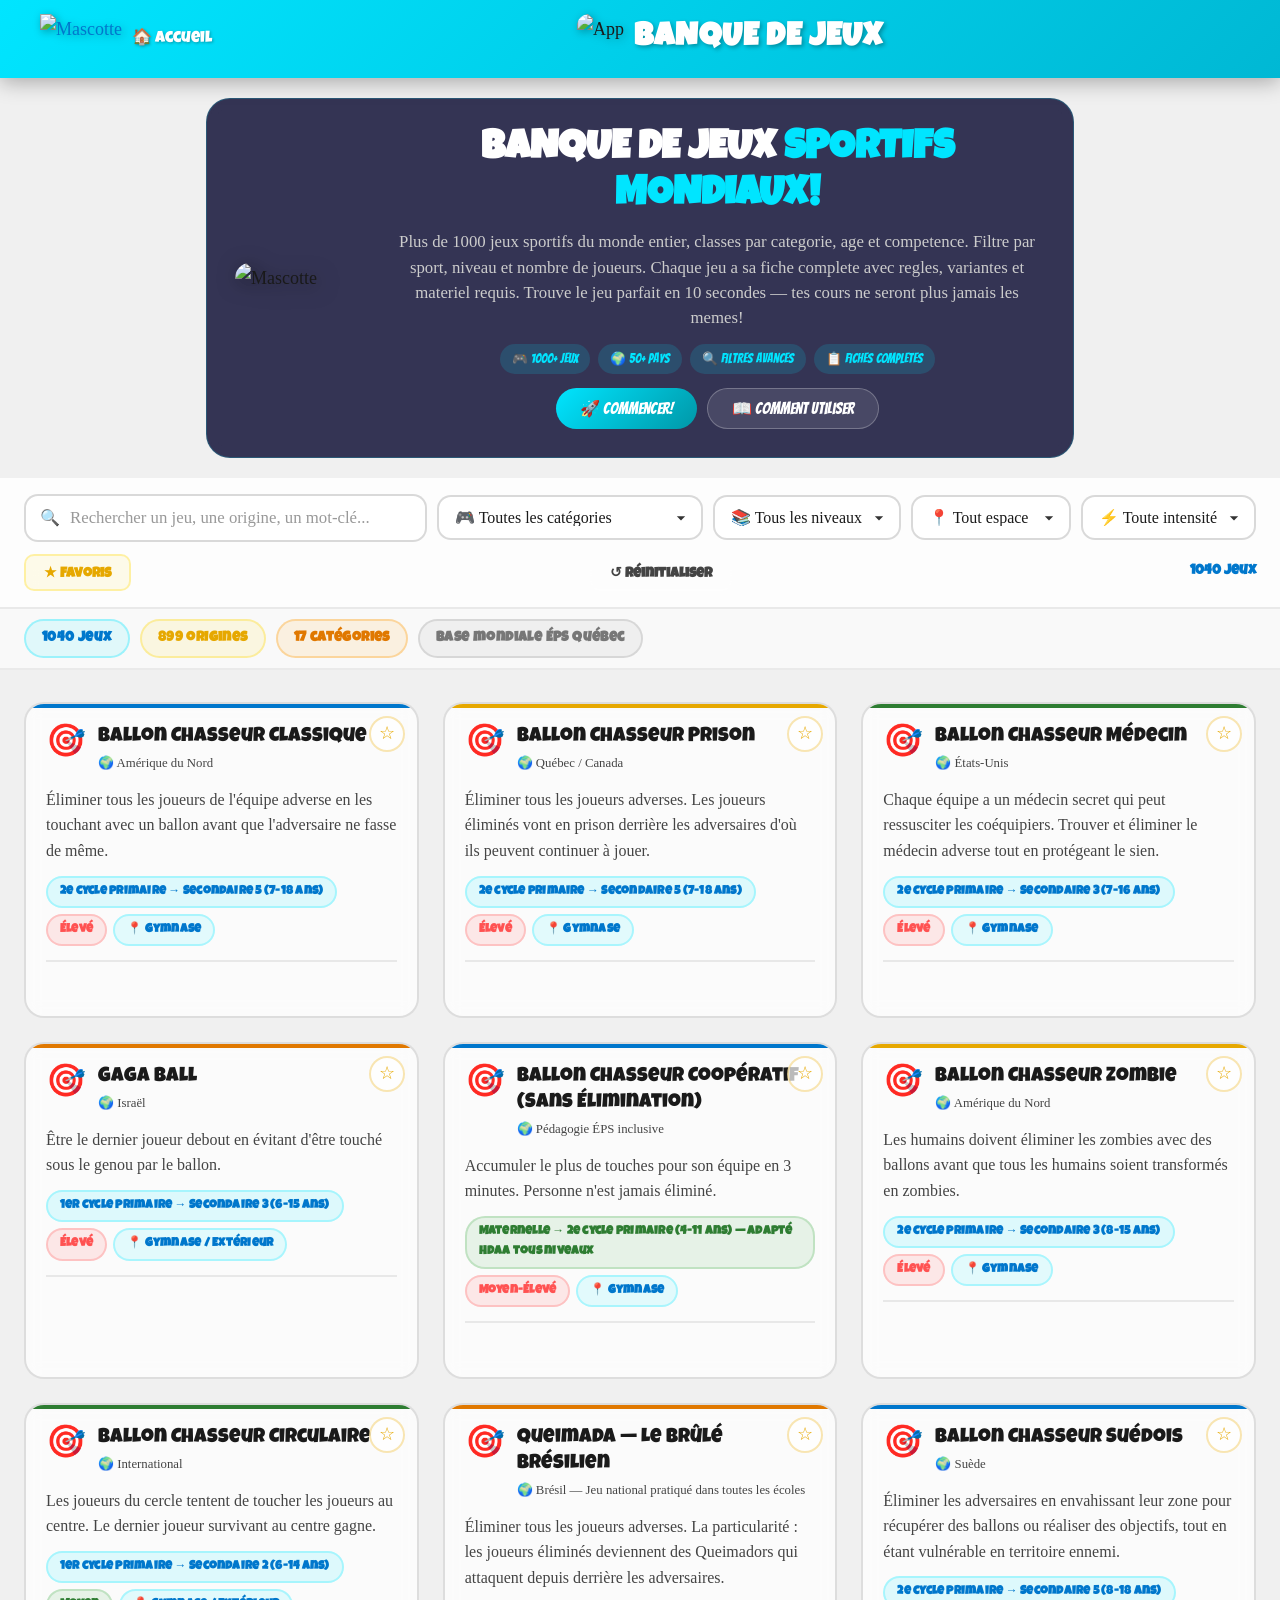
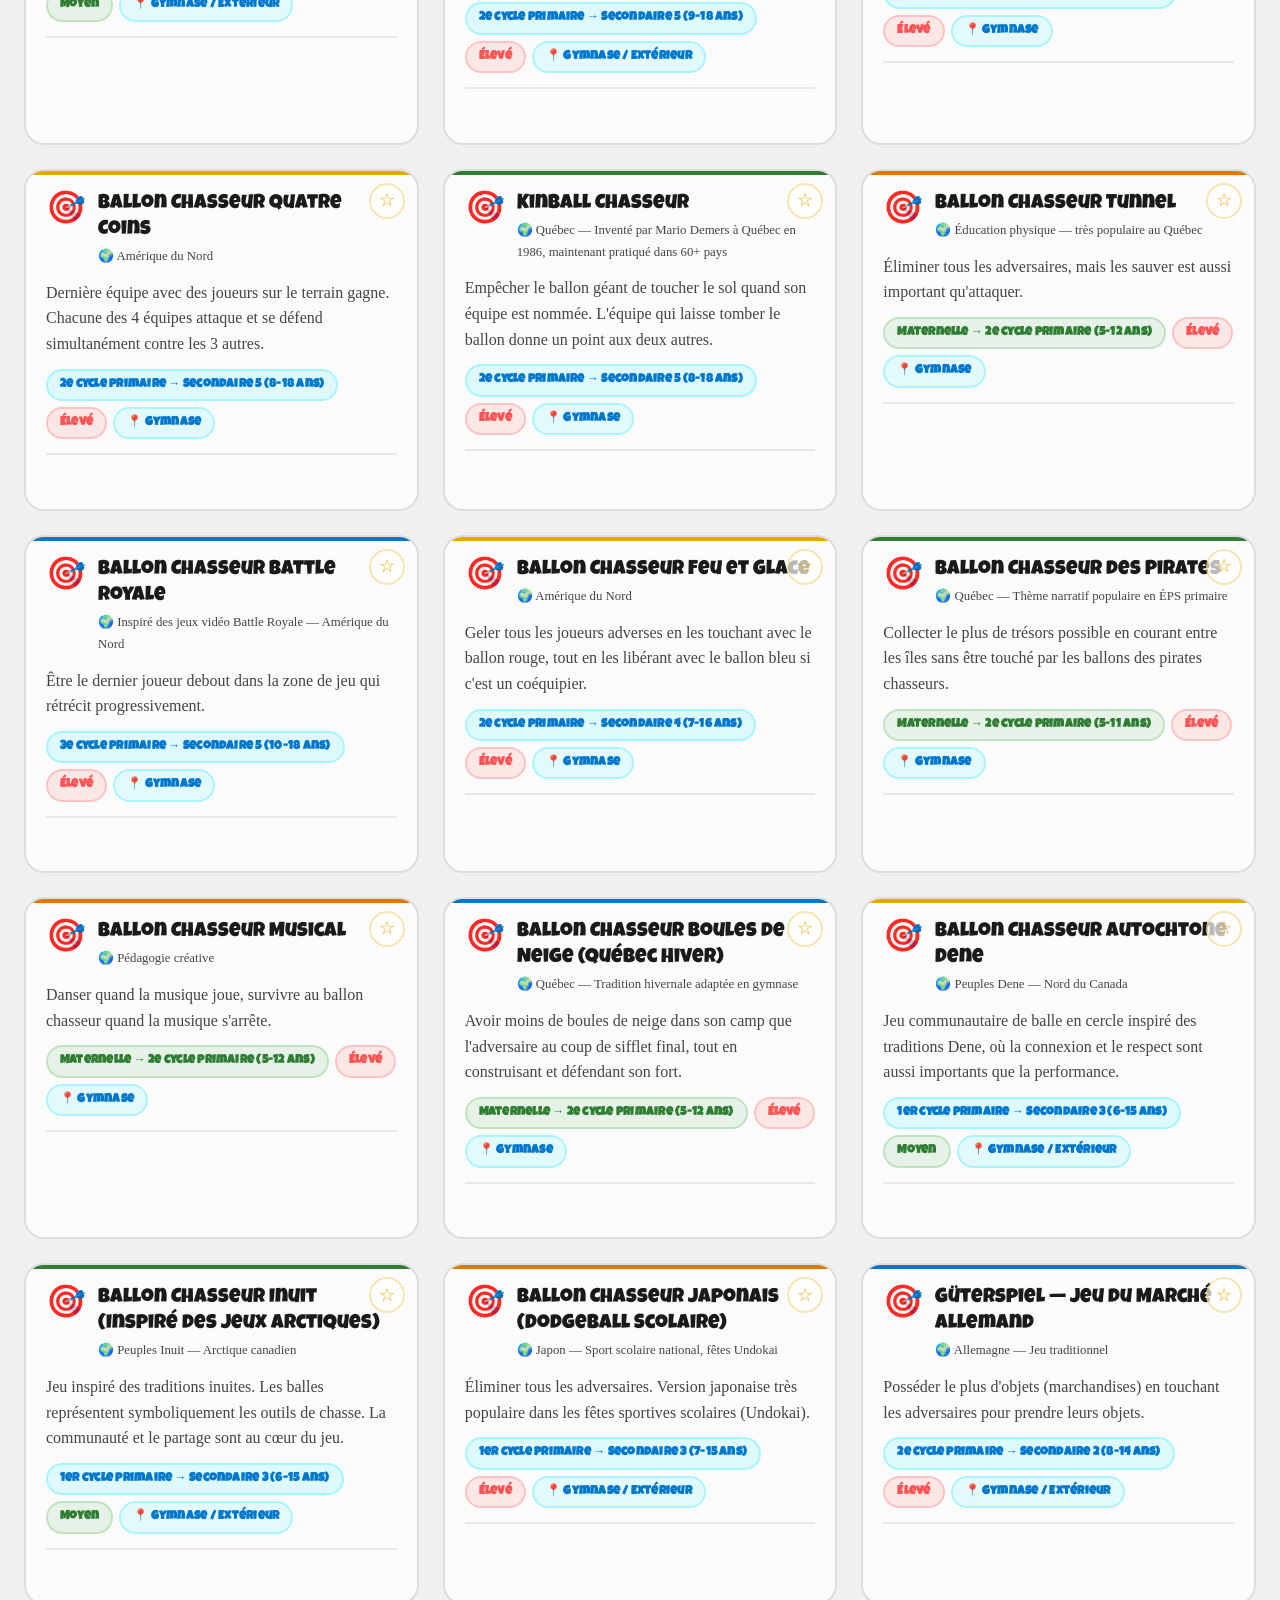
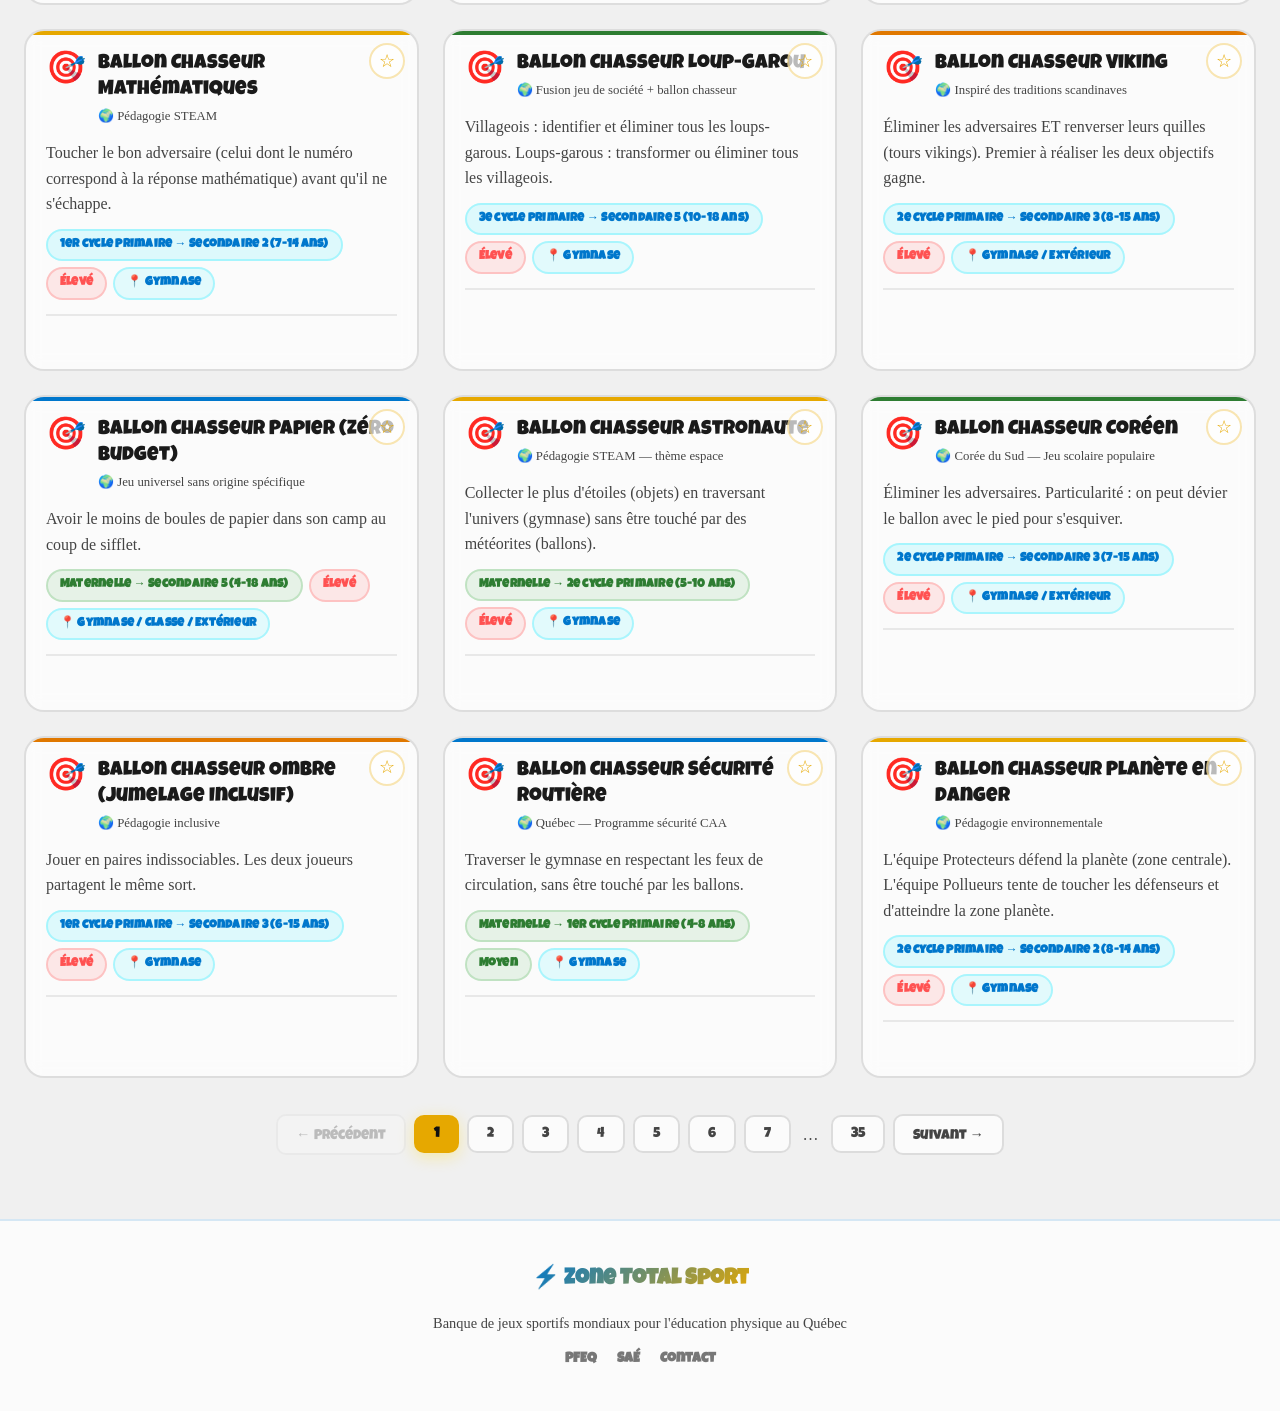
==== index.html @ 01d7192f "Polices: Luckiest Guy + Bangers + Schoolbell uniquement Co-Authored-By: Claude Opus 4.6 (1M context)" ====
<!DOCTYPE html>
<html lang="fr">
<head>
  <meta charset="UTF-8">
  <meta name="viewport" content="width=device-width, initial-scale=1.0">
  <title>⚡ Jeux Sportifs Mondiaux — Zone Total Sport</title>
  <meta name="description" content="Banque mondiale de jeux sportifs pour l'éducation physique — Zone Total Sport">
  <link rel="preconnect" href="https://fonts.googleapis.com">
  <link rel="preconnect" href="https://fonts.gstatic.com" crossorigin>
  <link href="https://fonts.googleapis.com/css2?family=Luckiest+Guy&family=Bangers&family=Schoolbell&display=swap" rel="stylesheet">
  <style>.hidden{display:none!important}</style>
  <link rel="stylesheet" href="style.css">
</head>
<body>
  <!-- Gym background -->
  <div id="gymBg" aria-hidden="true"></div>
  <!-- Canvas background -->
  <canvas id="bgCanvas"></canvas>

  <!-- Loading screen -->
  <div id="loading" class="loading-screen">
    <div class="loading-content">
      <div class="loading-logo">🏀</div>
      <div class="loading-title">JEUX SPORTIFS MONDIAUX</div>
      <div class="loading-subtitle">Zone Total Sport</div>
      <div class="loading-spinner"></div>
      <div class="loading-bar-container">
        <div class="loading-bar" id="loading-bar"></div>
      </div>
      <div class="loading-text" id="loading-text">Chargement des jeux...</div>
    </div>
  </div>

  <!-- Main app -->
  <div id="app" class="hidden">

    <!-- Header fixe -->
    <header style="background:linear-gradient(135deg,#00E5FF,#00B8D4);position:sticky;top:0;z-index:50;box-shadow:0 4px 20px rgba(0,0,0,0.3);padding:12px 16px">
      <div style="max-width:1200px;margin:0 auto;display:flex;align-items:center;justify-content:space-between;flex-wrap:wrap;gap:8px">
        <a href="https://zonetotalsport.ca" style="display:flex;align-items:center;gap:10px;text-decoration:none">
          <img src="https://zonetotalsport.ca/bucheron-basketball.png" alt="Mascotte" style="height:50px;filter:drop-shadow(2px 2px 4px rgba(0,0,0,0.3))">
          <span style="font-family:'Luckiest Guy',cursive;color:#fff;font-size:1rem;text-shadow:1px 1px 3px rgba(0,0,0,0.3)">🏠 Accueil</span>
        </a>
        <div style="flex:1;text-align:center;display:flex;align-items:center;justify-content:center;gap:10px">
          <img src="https://zonetotalsport.ca/bucheron-jeux.png" alt="App" style="height:50px;border-radius:12px;filter:drop-shadow(2px 2px 4px rgba(0,0,0,0.3))">
          <h1 style="font-family:'Luckiest Guy',cursive;color:#fff;font-size:clamp(1.2rem,3vw,2rem);text-shadow:2px 2px 4px rgba(0,0,0,0.3);margin:0;letter-spacing:1px">BANQUE DE JEUX</h1>
        </div>
      </div>
    </header>

    <!-- HERO LANDING -->
    <div id="heroLanding" style="max-width:900px;margin:20px auto;padding:0 16px">
      <div style="background:rgba(26,26,62,0.88);backdrop-filter:blur(8px);border-radius:24px;padding:28px;border:1px solid rgba(0,229,255,0.2);display:flex;flex-wrap:wrap;align-items:center;gap:24px;justify-content:center">
        <img src="https://zonetotalsport.ca/bucheron-jeux.png" alt="Mascotte" style="width:130px;height:auto;filter:drop-shadow(3px 3px 10px rgba(0,0,0,0.5));border-radius:16px;flex-shrink:0">
        <div style="flex:1;min-width:250px;text-align:center">
          <h2 style="font-family:'Luckiest Guy',cursive;font-size:clamp(1.5rem,4vw,2.5rem);color:#fff;margin:0 0 10px;line-height:1.15">BANQUE DE JEUX <span style="color:#00E5FF">SPORTIFS MONDIAUX!</span></h2>
          <p style="font-family:'Schoolbell',cursive;font-size:1.05rem;color:#ccc;margin:0 0 14px;line-height:1.5">Plus de 1000 jeux sportifs du monde entier, classes par categorie, age et competence. Filtre par sport, niveau et nombre de joueurs. Chaque jeu a sa fiche complete avec regles, variantes et materiel requis. Trouve le jeu parfait en 10 secondes — tes cours ne seront plus jamais les memes!</p>
          <div style="display:flex;flex-wrap:wrap;gap:8px;justify-content:center;margin-bottom:14px">
            <span style="display:inline-flex;align-items:center;gap:4px;background:rgba(0,229,255,0.15);color:#00E5FF;font-family:'Bangers',cursive;font-size:0.8rem;padding:4px 12px;border-radius:999px">🎮 1000+ Jeux</span>
            <span style="display:inline-flex;align-items:center;gap:4px;background:rgba(0,229,255,0.15);color:#00E5FF;font-family:'Bangers',cursive;font-size:0.8rem;padding:4px 12px;border-radius:999px">🌍 50+ Pays</span>
            <span style="display:inline-flex;align-items:center;gap:4px;background:rgba(0,229,255,0.15);color:#00E5FF;font-family:'Bangers',cursive;font-size:0.8rem;padding:4px 12px;border-radius:999px">🔍 Filtres avances</span>
            <span style="display:inline-flex;align-items:center;gap:4px;background:rgba(0,229,255,0.15);color:#00E5FF;font-family:'Bangers',cursive;font-size:0.8rem;padding:4px 12px;border-radius:999px">📋 Fiches completes</span>
          </div>
          <div style="display:flex;gap:10px;justify-content:center;flex-wrap:wrap">
            <button onclick="document.getElementById('heroLanding').style.display='none'" style="font-family:'Bangers',cursive;background:linear-gradient(135deg,#00E5FF,#0097A7);color:#fff;border:none;border-radius:999px;padding:10px 24px;font-size:1rem;cursor:pointer">🚀 Commencer!</button>
            <button onclick="document.getElementById('guideSection').classList.toggle('hidden')" style="font-family:'Bangers',cursive;background:rgba(255,255,255,0.1);color:#fff;border:1px solid rgba(255,255,255,0.25);border-radius:999px;padding:10px 24px;font-size:1rem;cursor:pointer">📖 Comment utiliser</button>
          </div>
        </div>
      </div>
      <div id="guideSection" class="hidden" style="margin-top:12px;background:rgba(26,26,62,0.88);backdrop-filter:blur(8px);border-radius:24px;padding:24px;border:1px solid rgba(0,229,255,0.2)">
        <h3 style="font-family:'Luckiest Guy',cursive;font-size:1.5rem;color:#fff;margin:0 0 14px">📖 COMMENT UTILISER</h3>
        <p style="font-family:'Schoolbell',cursive;font-size:1rem;color:#ccc;line-height:1.6;margin:0">
          <strong style="color:#00E5FF">1)</strong> Utilise les <strong style="color:#fff">FILTRES</strong> en haut pour trouver un jeu par sport, cycle ou nombre de joueurs.<br>
          <strong style="color:#00E5FF">2)</strong> Clique sur un jeu pour voir la <strong style="color:#fff">FICHE COMPLETE</strong> avec regles, variantes et materiel.<br>
          <strong style="color:#00E5FF">3)</strong> <strong style="color:#fff">IMPRIME</strong> la fiche ou partage-la avec tes collegues.
        </p>
      </div>
    </div>

    <!-- Barre de filtres -->
    <section class="controls-section">
      <div class="controls-inner">
        <div class="controls-row">
          <div class="search-wrapper">
            <span class="search-icon">🔍</span>
            <input
              type="text"
              id="search"
              class="search-input"
              placeholder="Rechercher un jeu, une origine, un mot-clé..."
              autocomplete="off"
            >
          </div>

          <select id="cat" class="filter-select">
            <option value="">🎮 Toutes les catégories</option>
            <option value="ballon_chasseur">🎯 Ballon Chasseur</option>
            <option value="poursuite">🏃 Poursuite</option>
            <option value="cooperation">🤝 Coopération</option>
            <option value="opposition">⚔️ Opposition</option>
            <option value="sports_collectifs">🏅 Sports Collectifs</option>
            <option value="sans_materiel">🙌 Sans Matériel</option>
            <option value="exterieur">🌿 Extérieur</option>
            <option value="traditionnels_monde">🌍 Traditionnels du monde</option>
            <option value="sports_individuels">🏋️ Sports Individuels</option>
            <option value="jeux_autochtones">🪶 Autochtones</option>
            <option value="jeux_avec_materiel">🏸 Avec Matériel</option>
            <option value="jeux_olympiques_paralympiques">🥇 Olympiques / Paralympiques</option>
            <option value="jeux_afrique_asie_oceanie">🌏 Afrique · Asie · Océanie</option>
            <option value="jeux_ameriques_europe">🌎 Amériques · Europe</option>
            <option value="jeux_prescolaire">🌱 Préscolaire</option>
            <option value="jeux_secondaire">🎓 Secondaire</option>
          </select>

          <select id="niveau" class="filter-select">
            <option value="">📚 Tous les niveaux</option>
            <option value="prescolaire">🌱 Préscolaire</option>
            <option value="primaire">📖 Primaire</option>
            <option value="secondaire">🎓 Secondaire</option>
          </select>

          <select id="espace" class="filter-select">
            <option value="">📍 Tout espace</option>
            <option value="Gymnase">🏟️ Gymnase</option>
            <option value="Extérieur">🌿 Extérieur</option>
            <option value="Les deux">🔄 Les deux</option>
          </select>

          <select id="intensite" class="filter-select">
            <option value="">⚡ Toute intensité</option>
            <option value="Élevé">🔥 Élevée</option>
            <option value="Modéré">🟡 Modérée</option>
            <option value="Faible">🟢 Faible</option>
          </select>
        </div>

        <div class="controls-actions">
          <button class="btn-favoris" id="btn-favoris-filter" onclick="toggleFavorisFilter()">★ Favoris</button>
          <button class="btn-reset" onclick="resetFilters()">↺ Réinitialiser</button>
          <div class="results-quick">
            <span id="quick-count">— jeux</span>
          </div>
        </div>
      </div>
    </section>

    <!-- Stats bar -->
    <div class="stats-bar">
      <div class="stats-bar-inner">
        <span class="stat-pill stat-pill-primary" id="stat-count">0 jeux</span>
        <span class="stat-pill stat-pill-secondary" id="stat-origines">0 origines</span>
        <span class="stat-pill stat-pill-accent" id="stat-categories">0 catégories</span>
        <span class="stat-pill stat-pill-muted">Base mondiale ÉPS Québec</span>
      </div>
    </div>

    <!-- Grille de jeux -->
    <main class="main-content">
      <div id="jeux-grid" class="jeux-grid">
        <!-- Les cartes sont générées dynamiquement par app.js -->
        <div class="grid-loading">
          <div class="grid-spinner"></div>
          <p>Chargement des jeux...</p>
        </div>
      </div>
      <div id="pagination" class="pagination"></div>
    </main>

    <!-- Footer -->
    <footer class="site-footer">
      <div class="footer-inner">
        <div class="footer-logo">⚡ Zone Total Sport</div>
        <p class="footer-text">Banque de jeux sportifs mondiaux pour l'éducation physique au Québec</p>
        <div class="footer-links">
          <a href="#">PFEQ</a>
          <a href="#">SAÉ</a>
          <a href="#">Contact</a>
        </div>
      </div>
    </footer>

  </div><!-- /app -->

  <!-- Modal -->
  <div id="modal" class="modal hidden">
    <div id="modal-backdrop" class="modal-backdrop"></div>
    <div class="modal-container">
      <div id="modal-body" class="modal-body">
        <!-- Contenu généré dynamiquement -->
      </div>
    </div>
  </div>

  <script src="i18n.js?v=2"></script>
  <script src="lang/translations.js?v=2"></script>
  <script src="app.js?v=2"></script>
</body>
</html>
---- style.css ----
/* ============================================================
   JEUX SPORTIFS MONDIAUX — Zone Total Sport
   Light Mode Gymnase Clair
   Luckiest Guy (display) + Schoolbell (body)
   Gymnase lumineux + Cartes blanches semi-transparentes
   ============================================================ */

/* === VARIABLES === */
:root {
  --bg: #f0f0f0;
  --bg2: #e8e8e8;
  --bg3: #e0e0e0;
  --primary: #0077CC;
  --primary-dim: rgba(0, 119, 204, 0.15);
  --primary-glow: rgba(0, 119, 204, 0.25);
  --yellow: #E6A800;
  --orange: #E07800;
  --green: #2E7D32;
  --accent: #E07800;
  --text: #1a1a1a;
  --text-muted: #444444;
  --text-faint: #777777;
  --card-bg: rgba(255, 255, 255, 0.75);
  --card-border: rgba(0, 0, 0, 0.12);
  --header-bg: rgba(255, 255, 255, 0.88);
  --radius: 20px;
  --radius-sm: 14px;
  --radius-xs: 10px;
  --shadow-card: 0 8px 32px rgba(0, 0, 0, 0.12);
  --shadow-glow: 0 8px 32px rgba(0, 119, 204, 0.15), 0 0 0 1px rgba(0, 119, 204, 0.2);
  --transition: all 0.3s cubic-bezier(0.4, 0, 0.2, 1);
  --font-title: 'Luckiest Guy', cursive;
  --font-body: 'Schoolbell', cursive;
}

/* === RESET === */
*, *::before, *::after {
  box-sizing: border-box;
  margin: 0;
  padding: 0;
}

html {
  scroll-behavior: smooth;
}

body {
  background-color: var(--bg);
  color: var(--text);
  font-family: var(--font-body);
  font-size: 18px;
  font-weight: 400;
  line-height: 1.7;
  min-height: 100vh;
  overflow-x: hidden;
  -webkit-font-smoothing: antialiased;
  -moz-osx-font-smoothing: grayscale;
}

a {
  color: var(--primary);
  text-decoration: none;
  transition: var(--transition);
}

a:hover {
  color: #000;
  text-decoration: none;
}

ul, ol {
  padding-left: 1.4em;
}

img {
  max-width: 100%;
  display: block;
  height: auto;
}

/* === SCROLLBAR === */
::-webkit-scrollbar {
  width: 8px;
  height: 8px;
}

::-webkit-scrollbar-track {
  background: rgba(0, 0, 0, 0.05);
}

::-webkit-scrollbar-thumb {
  background: rgba(0, 119, 204, 0.35);
  border-radius: 4px;
}

::-webkit-scrollbar-thumb:hover {
  background: rgba(0, 119, 204, 0.6);
}

/* === CANVAS BACKGROUND === */
#bgCanvas {
  position: fixed;
  top: 0;
  left: 0;
  width: 100%;
  height: 100%;
  z-index: -1;
  pointer-events: none;
  opacity: 0.15;
}

/* === LOADING SCREEN === */
.loading-screen {
  position: fixed;
  inset: 0;
  z-index: 9999;
  background: rgba(255, 255, 255, 0.95);
  display: flex;
  align-items: center;
  justify-content: center;
  transition: opacity 0.4s ease;
}

.loading-content {
  text-align: center;
  display: flex;
  flex-direction: column;
  align-items: center;
  gap: 16px;
}

.loading-logo {
  font-size: 4rem;
  animation: pulse 1.5s ease-in-out infinite;
  filter: drop-shadow(0 0 20px var(--primary));
}

.loading-title {
  font-family: var(--font-title);
  font-size: 2rem;
  font-weight: 700;
  letter-spacing: 0.05em;
  background: linear-gradient(135deg, var(--primary), var(--yellow), var(--orange), var(--green));
  background-size: 300% 300%;
  -webkit-background-clip: text;
  -webkit-text-fill-color: transparent;
  background-clip: text;
  animation: gradientShift 4s ease infinite;
}

.loading-subtitle {
  font-size: 0.95rem;
  color: var(--text-muted);
  letter-spacing: 0.1em;
  text-transform: uppercase;
}

.loading-spinner {
  width: 48px;
  height: 48px;
  border: 3px solid var(--primary-dim);
  border-top-color: var(--primary);
  border-radius: 50%;
  animation: spin 0.8s linear infinite;
  box-shadow: 0 0 20px var(--primary-glow);
}

.loading-bar-container {
  width: 280px;
  height: 12px;
  background: #e0e0e0;
  border: 2px solid var(--primary);
  border-radius: 8px;
  overflow: hidden;
}

.loading-bar {
  height: 100%;
  width: 0%;
  background: linear-gradient(90deg, var(--primary), var(--yellow), var(--orange));
  border-radius: 6px;
  animation: loadingProgress 3s ease-in-out forwards;
}

.loading-text {
  font-size: 0.85rem;
  color: var(--text-faint);
  letter-spacing: 0.05em;
}

/* === BACKGROUND — GYMNASE === */
#gymBg {
  position: fixed;
  inset: 0;
  z-index: 0;
  background: url('gym-bg.png') center/cover no-repeat;
  opacity: 1;
  pointer-events: none;
}

/* === HIDDEN === */
.hidden {
  display: none !important;
}

/* === HEADER === */
.site-header {
  position: fixed;
  top: 0;
  left: 0;
  right: 0;
  z-index: 1000;
  backdrop-filter: blur(16px);
  -webkit-backdrop-filter: blur(16px);
  background: var(--header-bg);
  border-bottom: 2px solid rgba(0, 119, 204, 0.2);
  box-shadow: 0 4px 24px rgba(0, 0, 0, 0.1);
}

.header-inner {
  max-width: 1600px;
  margin: 0 auto;
  padding: 0 24px;
  height: 72px;
  display: flex;
  align-items: center;
  gap: 16px;
}

.header-home-btn {
  padding: 8px 16px;
  background: linear-gradient(135deg, #0077CC, #005fa3);
  color: #1a1a1a !important;
  font-family: var(--font-title);
  font-size: 0.85rem;
  letter-spacing: 1px;
  border-radius: 10px;
  border: 2px solid rgba(255, 255, 255, 0.3);
  text-decoration: none;
  box-shadow: 0 3px 12px rgba(0, 119, 204, 0.3);
  transition: all 0.2s;
  flex-shrink: 0;
  white-space: nowrap;
}

.header-home-btn:hover {
  transform: translateY(-2px);
  box-shadow: 0 5px 16px rgba(0, 119, 204, 0.4);
  color: #1a1a1a !important;
}

.header-logo {
  display: flex;
  align-items: center;
  gap: 12px;
  flex: 1;
  justify-content: center;
}

.logo-mascot {
  height: 64px;
  width: auto;
  flex-shrink: 0;
  filter: drop-shadow(0 2px 8px rgba(0, 0, 0, 0.2));
}

.logo-text {
  display: flex;
  flex-direction: column;
}

.logo-main {
  font-family: var(--font-title);
  font-size: 1.1rem;
  font-weight: 700;
  letter-spacing: 0.05em;
  background: linear-gradient(135deg, var(--primary), var(--yellow), var(--orange), var(--green));
  background-size: 300% 300%;
  -webkit-background-clip: text;
  -webkit-text-fill-color: transparent;
  background-clip: text;
  animation: gradientShift 4s ease infinite;
  line-height: 1.1;
}

.logo-sub {
  font-size: 0.7rem;
  color: var(--text-muted);
  letter-spacing: 0.08em;
  text-transform: uppercase;
}

.header-stats {
  display: flex;
  gap: 10px;
  margin-left: auto;
}

.hstat {
  display: flex;
  flex-direction: column;
  align-items: center;
  padding: 6px 14px;
  border-radius: var(--radius-xs);
  border: 2px solid rgba(255, 255, 255, 0.12);
  background: rgba(255, 255, 255, 0.04);
  font-family: var(--font-title);
  font-weight: 600;
}

.hstat:nth-child(1) { border-color: var(--primary); }
.hstat:nth-child(2) { border-color: var(--green); }
.hstat:nth-child(3) { border-color: var(--orange); }

.hstat-num {
  font-family: var(--font-title);
  font-size: 1.15rem;
  font-weight: 700;
  color: #111;
  line-height: 1;
}

.hstat-label {
  font-size: 0.6rem;
  color: var(--text-muted);
  letter-spacing: 0.08em;
  text-transform: uppercase;
}

#hstat-jeux {
  display: flex;
  flex-direction: column;
  align-items: center;
}

#hstat-jeux .hstat-num,
#hstat-jeux span:first-child {
  font-family: var(--font-title);
  font-size: 1.15rem;
  font-weight: 700;
  color: #111;
  line-height: 1;
}

#hstat-jeux span:last-child {
  font-size: 0.6rem;
  color: var(--text-muted);
  letter-spacing: 0.08em;
  text-transform: uppercase;
}

.header-nav {
  display: flex;
  align-items: center;
  gap: 8px;
}

.nav-link {
  padding: 8px 16px;
  border-radius: var(--radius-xs);
  font-family: var(--font-title);
  font-size: 0.9rem;
  font-weight: 600;
  color: var(--text-muted);
  border: 2px solid transparent;
  transition: var(--transition);
  white-space: nowrap;
}

.nav-link:hover {
  color: #1a1a1a;
  background: rgba(255, 255, 255, 0.08);
  transform: translateY(-1px);
}

.nav-link.active {
  color: #111;
  background: var(--primary);
  border-color: var(--primary);
  box-shadow: 0 4px 16px rgba(0, 229, 255, 0.3);
}

/* === HERO === */
.hero {
  padding: 140px 24px 80px;
  text-align: center;
  position: relative;
  overflow: hidden;
  background: linear-gradient(180deg, rgba(0, 119, 204, 0.06) 0%, transparent 60%);
}

.hero::before {
  content: '';
  position: absolute;
  top: 0;
  left: 50%;
  transform: translateX(-50%);
  width: 1000px;
  height: 700px;
  background: radial-gradient(ellipse at center, rgba(0, 119, 204, 0.06) 0%, transparent 70%);
  pointer-events: none;
}

.hero-inner {
  max-width: 1100px;
  margin: 0 auto;
  position: relative;
  z-index: 1;
  display: flex;
  align-items: center;
  justify-content: center;
  gap: 20px;
}

.hero-center {
  flex: 1;
  text-align: center;
}

.hero-mascot {
  width: 160px;
  height: auto;
  flex-shrink: 0;
  filter: drop-shadow(0 4px 16px rgba(0, 0, 0, 0.5));
  animation: float 3s ease-in-out infinite;
}

.hero-mascot-left {
  animation-delay: 0s;
}

.hero-mascot-right {
  animation-delay: 1.5s;
}

.hero-badge {
  display: inline-flex;
  align-items: center;
  gap: 8px;
  padding: 8px 22px;
  border-radius: 100px;
  background: rgba(0, 229, 255, 0.1);
  border: 2px solid rgba(0, 229, 255, 0.3);
  font-family: var(--font-title);
  font-size: 0.9rem;
  font-weight: 600;
  color: var(--primary);
  letter-spacing: 0.05em;
  margin-bottom: 28px;
}

.hero-title {
  font-family: var(--font-title);
  font-size: clamp(2.8rem, 7vw, 5rem);
  font-weight: 700;
  line-height: 1.1;
  margin-bottom: 24px;
  letter-spacing: 0.02em;
}

.gradient-text {
  background: linear-gradient(135deg, var(--primary), var(--yellow), var(--orange), var(--green));
  background-size: 300% 300%;
  -webkit-background-clip: text;
  -webkit-text-fill-color: transparent;
  background-clip: text;
  animation: gradientShift 4s ease infinite;
}

.gradient-text-alt {
  background: linear-gradient(135deg, var(--yellow), var(--orange), var(--primary));
  background-size: 300% 300%;
  -webkit-background-clip: text;
  -webkit-text-fill-color: transparent;
  background-clip: text;
  animation: gradientShift 4s ease infinite reverse;
}

.hero-subtitle {
  font-size: 1.1rem;
  color: var(--text-muted);
  line-height: 1.7;
  max-width: 680px;
  margin: 0 auto 40px;
  font-weight: 600;
}

.hero-counters {
  display: flex;
  justify-content: center;
  gap: 16px;
  flex-wrap: wrap;
  margin-bottom: 40px;
}

.counter-card {
  background: rgba(255, 255, 255, 0.7);
  border: 2px solid rgba(0, 0, 0, 0.1);
  border-radius: var(--radius-sm);
  padding: 18px 24px;
  text-align: center;
  transition: var(--transition);
  backdrop-filter: blur(8px);
}

.counter-card:nth-child(1) { border-color: rgba(0, 229, 255, 0.4); }
.counter-card:nth-child(2) { border-color: rgba(255, 215, 0, 0.4); }
.counter-card:nth-child(3) { border-color: rgba(76, 175, 80, 0.4); }
.counter-card:nth-child(4) { border-color: rgba(255, 152, 0, 0.4); }

.counter-card:hover {
  transform: translateY(-4px);
  box-shadow: 0 8px 24px rgba(0, 0, 0, 0.3);
}

.counter-card:nth-child(1):hover { border-color: var(--primary); box-shadow: 0 8px 24px rgba(0, 229, 255, 0.2); }
.counter-card:nth-child(2):hover { border-color: var(--yellow); box-shadow: 0 8px 24px rgba(255, 215, 0, 0.2); }
.counter-card:nth-child(3):hover { border-color: var(--green); box-shadow: 0 8px 24px rgba(76, 175, 80, 0.2); }
.counter-card:nth-child(4):hover { border-color: var(--orange); box-shadow: 0 8px 24px rgba(255, 152, 0, 0.2); }

.counter-num {
  display: block;
  font-family: var(--font-title);
  font-size: 2.2rem;
  font-weight: 700;
  color: #111;
  line-height: 1;
  margin-bottom: 6px;
}

.counter-label {
  font-size: 0.78rem;
  color: var(--text-muted);
  text-transform: uppercase;
  letter-spacing: 0.08em;
  font-weight: 600;
  font-family: var(--font-title);
}

.hero-sports-icons {
  display: flex;
  justify-content: center;
  gap: 16px;
  font-size: 1.6rem;
  flex-wrap: wrap;
  opacity: 0.7;
}

.hero-sports-icons span {
  animation: float 3s ease-in-out infinite;
  display: inline-block;
}

.hero-sports-icons span:nth-child(2) { animation-delay: 0.25s; }
.hero-sports-icons span:nth-child(3) { animation-delay: 0.5s; }
.hero-sports-icons span:nth-child(4) { animation-delay: 0.75s; }
.hero-sports-icons span:nth-child(5) { animation-delay: 1s; }
.hero-sports-icons span:nth-child(6) { animation-delay: 1.25s; }
.hero-sports-icons span:nth-child(7) { animation-delay: 1.5s; }
.hero-sports-icons span:nth-child(8) { animation-delay: 1.75s; }
.hero-sports-icons span:nth-child(9) { animation-delay: 2s; }
.hero-sports-icons span:nth-child(10) { animation-delay: 2.25s; }
.hero-sports-icons span:nth-child(11) { animation-delay: 2.5s; }
.hero-sports-icons span:nth-child(12) { animation-delay: 2.75s; }

/* === CONTROLS === */
.controls-section {
  position: sticky;
  top: 72px;
  z-index: 100;
  backdrop-filter: blur(16px);
  -webkit-backdrop-filter: blur(16px);
  background: rgba(255, 255, 255, 0.85);
  border-bottom: 2px solid rgba(0, 0, 0, 0.08);
  padding: 16px 24px;
}

.controls-inner {
  max-width: 1600px;
  margin: 0 auto;
  display: flex;
  flex-direction: column;
  gap: 12px;
}

.controls-row {
  display: flex;
  gap: 10px;
  flex-wrap: wrap;
  align-items: center;
}

.search-wrapper {
  position: relative;
  flex: 1;
  min-width: 260px;
}

.search-icon {
  position: absolute;
  left: 16px;
  top: 50%;
  transform: translateY(-50%);
  font-size: 1rem;
  pointer-events: none;
  z-index: 1;
}

.search-input {
  width: 100%;
  padding: 12px 18px 12px 44px;
  background: rgba(255, 255, 255, 0.8);
  border: 2px solid rgba(0, 0, 0, 0.15);
  border-radius: var(--radius-sm);
  color: var(--text);
  font-family: var(--font-body);
  font-size: 1.05rem;
  font-weight: 400;
  outline: none;
  transition: var(--transition);
}

.search-input::placeholder {
  color: #999;
}

.search-input:focus {
  border-color: var(--primary);
  box-shadow: 0 0 0 4px rgba(0, 229, 255, 0.15);
}

.filter-select {
  padding: 12px 16px;
  background: rgba(255, 255, 255, 0.8);
  border: 2px solid rgba(0, 0, 0, 0.15);
  border-radius: var(--radius-sm);
  color: var(--text);
  font-family: var(--font-body);
  font-size: 1rem;
  font-weight: 400;
  outline: none;
  cursor: pointer;
  transition: var(--transition);
  appearance: none;
  background-image: url("data:image/svg+xml,%3Csvg xmlns='http://www.w3.org/2000/svg' viewBox='0 0 24 24' fill='%23333333'%3E%3Cpath d='M7 10l5 5 5-5z'/%3E%3C/svg%3E");
  background-repeat: no-repeat;
  background-position: right 10px center;
  background-size: 20px;
  padding-right: 36px;
  min-width: 160px;
}

.filter-select option {
  background: #fff;
  color: var(--text);
}

.filter-select:focus,
.filter-select:hover {
  border-color: var(--primary);
  box-shadow: 0 0 0 4px rgba(0, 229, 255, 0.15);
}

.controls-actions {
  display: flex;
  align-items: center;
  justify-content: space-between;
  gap: 12px;
}

.btn-reset {
  padding: 8px 18px;
  background: rgba(255, 255, 255, 0.06);
  border: 2px solid rgba(255, 255, 255, 0.12);
  border-radius: var(--radius-xs);
  color: var(--text-muted);
  font-family: var(--font-title);
  font-size: 0.88rem;
  font-weight: 600;
  cursor: pointer;
  transition: var(--transition);
}

.btn-reset:hover {
  border-color: var(--orange);
  color: var(--orange);
  background: rgba(255, 152, 0, 0.1);
  transform: translateY(-1px);
}

.results-quick {
  font-family: var(--font-title);
  font-size: 0.88rem;
  color: var(--text-muted);
  font-weight: 600;
}

#quick-count {
  color: var(--primary);
  font-weight: 700;
}

/* === STATS BAR === */
.stats-bar {
  background: rgba(255, 255, 255, 0.6);
  border-bottom: 2px solid rgba(0, 0, 0, 0.06);
  padding: 10px 24px;
}

.stats-bar-inner {
  max-width: 1600px;
  margin: 0 auto;
  display: flex;
  gap: 10px;
  flex-wrap: wrap;
  align-items: center;
}

.stat-pill {
  padding: 6px 16px;
  border-radius: 100px;
  font-family: var(--font-title);
  font-size: 0.85rem;
  font-weight: 600;
  letter-spacing: 0.03em;
  border: 2px solid;
}

.stat-pill-primary {
  background: rgba(0, 229, 255, 0.1);
  color: var(--primary);
  border-color: rgba(0, 229, 255, 0.3);
}

.stat-pill-secondary {
  background: rgba(255, 215, 0, 0.1);
  color: var(--yellow);
  border-color: rgba(255, 215, 0, 0.3);
}

.stat-pill-accent {
  background: rgba(255, 152, 0, 0.1);
  color: var(--orange);
  border-color: rgba(255, 152, 0, 0.3);
}

.stat-pill-muted {
  background: rgba(0, 0, 0, 0.04);
  color: var(--text-faint);
  border-color: rgba(0, 0, 0, 0.1);
}

/* === MAIN CONTENT === */
.main-content {
  max-width: 1600px;
  margin: 0 auto;
  padding: 32px 24px 64px;
}

/* === CARDS GRID === */
.jeux-grid {
  display: grid;
  grid-template-columns: repeat(auto-fill, minmax(320px, 1fr));
  gap: 24px;
}

/* === EMPTY STATE === */
.empty-state {
  grid-column: 1 / -1;
  text-align: center;
  padding: 80px 24px;
  color: var(--text-muted);
  font-size: 1.1rem;
  line-height: 2;
}

.grid-loading {
  grid-column: 1 / -1;
  display: flex;
  flex-direction: column;
  align-items: center;
  gap: 16px;
  padding: 80px 24px;
  color: var(--text-muted);
}

.grid-spinner {
  width: 36px;
  height: 36px;
  border: 3px solid var(--primary-dim);
  border-top-color: var(--primary);
  border-radius: 50%;
  animation: spin 0.8s linear infinite;
}

/* === GAME CARDS === */
.game-card {
  background: var(--card-bg);
  backdrop-filter: blur(8px);
  border: 2px solid var(--card-border);
  border-radius: var(--radius);
  padding: 20px;
  cursor: pointer;
  transition: var(--transition);
  opacity: 0;
  transform: translateY(20px);
  position: relative;
  overflow: hidden;
}

.game-card::before {
  content: '';
  position: absolute;
  top: 0;
  left: 0;
  right: 0;
  height: 4px;
  border-radius: var(--radius) var(--radius) 0 0;
  opacity: 1;
  transition: var(--transition);
}

/* Cycling accent colors on card top border */
.game-card:nth-child(4n+1)::before { background: var(--primary); }
.game-card:nth-child(4n+2)::before { background: var(--yellow); }
.game-card:nth-child(4n+3)::before { background: var(--green); }
.game-card:nth-child(4n+4)::before { background: var(--orange); }

.game-card.animate-in {
  opacity: 1;
  transform: translateY(0);
}

.game-card:hover {
  transform: translateY(-4px);
  border-color: rgba(0, 0, 0, 0.2);
  box-shadow: 0 12px 40px rgba(0, 0, 0, 0.15);
}

.game-card:nth-child(4n+1):hover { box-shadow: 0 12px 40px rgba(0, 229, 255, 0.15); border-color: rgba(0, 229, 255, 0.3); }
.game-card:nth-child(4n+2):hover { box-shadow: 0 12px 40px rgba(255, 215, 0, 0.15); border-color: rgba(255, 215, 0, 0.3); }
.game-card:nth-child(4n+3):hover { box-shadow: 0 12px 40px rgba(76, 175, 80, 0.15); border-color: rgba(76, 175, 80, 0.3); }
.game-card:nth-child(4n+4):hover { box-shadow: 0 12px 40px rgba(255, 152, 0, 0.15); border-color: rgba(255, 152, 0, 0.3); }

.card-header {
  display: flex;
  align-items: flex-start;
  gap: 12px;
  margin-bottom: 12px;
}

.card-icon {
  font-size: 2rem;
  line-height: 1;
  flex-shrink: 0;
}

.card-header-text {
  flex: 1;
  min-width: 0;
}

.card-title {
  font-family: var(--font-title);
  font-size: 1.25rem;
  font-weight: 400;
  color: var(--text);
  line-height: 1.3;
  margin-bottom: 3px;
}

.card-origin {
  font-size: 0.8rem;
  color: var(--text-muted);
  display: flex;
  align-items: center;
  gap: 4px;
}

.card-img {
  width: 100%;
  height: 140px;
  overflow: hidden;
  border-radius: var(--radius-xs);
  background: rgba(255, 255, 255, 0.5);
  margin-top: 10px;
  display: flex;
  align-items: center;
  justify-content: center;
}
.card-img img {
  width: 100%;
  height: 100%;
  object-fit: contain;
}

.card-desc {
  font-size: 1rem;
  color: var(--text-muted);
  line-height: 1.6;
  margin-top: 8px;
  display: -webkit-box;
  -webkit-line-clamp: 3;
  -webkit-box-orient: vertical;
  overflow: hidden;
}

.card-tags {
  display: flex;
  flex-wrap: wrap;
  gap: 6px;
  margin-top: 12px;
}

.tag {
  padding: 4px 12px;
  border-radius: 20px;
  font-family: var(--font-title);
  font-size: 0.75rem;
  font-weight: 600;
  letter-spacing: 0.02em;
  border: 2px solid;
}

.tag-niveau {
  background: rgba(255, 215, 0, 0.12);
  color: var(--yellow);
  border-color: rgba(255, 215, 0, 0.25);
}

.tag-intensite-eleve {
  background: rgba(255, 82, 82, 0.12);
  color: #FF5252;
  border-color: rgba(255, 82, 82, 0.25);
}

.tag-intensite-modere {
  background: rgba(255, 152, 0, 0.12);
  color: var(--orange);
  border-color: rgba(255, 152, 0, 0.25);
}

.tag-intensite-faible {
  background: rgba(76, 175, 80, 0.12);
  color: var(--green);
  border-color: rgba(76, 175, 80, 0.25);
}

.tag-espace {
  background: rgba(0, 229, 255, 0.1);
  color: var(--primary);
  border-color: rgba(0, 229, 255, 0.25);
}

.card-footer {
  display: flex;
  align-items: center;
  justify-content: space-between;
  margin-top: 14px;
  padding-top: 12px;
  border-top: 2px solid rgba(0, 0, 0, 0.08);
}

.card-players {
  font-size: 0.8rem;
  color: var(--text-faint);
}

.card-arrow {
  font-size: 0.8rem;
  color: var(--primary);
  opacity: 0;
  transition: var(--transition);
  transform: translateX(-4px);
}

.game-card:hover .card-arrow {
  opacity: 1;
  transform: translateX(0);
}

/* === MODAL === */
.modal {
  position: fixed;
  inset: 0;
  z-index: 2000;
  display: flex;
  align-items: center;
  justify-content: center;
  padding: 20px;
}

.modal.hidden {
  display: none !important;
}

.modal-backdrop {
  position: absolute;
  inset: 0;
  background: rgba(0, 0, 0, 0.75);
  backdrop-filter: blur(8px);
  -webkit-backdrop-filter: blur(8px);
}

.modal-container {
  position: relative;
  z-index: 1;
  width: 100%;
  max-width: 720px;
  max-height: 85vh;
  overflow-y: auto;
  background: rgba(255, 255, 255, 0.95);
  border: 2px solid rgba(0, 119, 204, 0.3);
  border-radius: 24px;
  box-shadow: 0 16px 48px rgba(0, 0, 0, 0.2), 0 0 30px rgba(0, 119, 204, 0.1);
  animation: slideUp 0.3s cubic-bezier(0.4, 0, 0.2, 1);
}

.modal-body {
  padding: 32px;
}

.modal-header {
  display: flex;
  align-items: flex-start;
  justify-content: space-between;
  gap: 16px;
  margin-bottom: 20px;
  padding-bottom: 20px;
  border-bottom: 2px solid rgba(0, 119, 204, 0.2);
}

.modal-title {
  font-family: var(--font-title);
  font-size: 1.6rem;
  font-weight: 700;
  color: var(--text);
  line-height: 1.3;
  flex: 1;
}

.modal-close {
  background: rgba(255, 255, 255, 0.06);
  border: 2px solid rgba(255, 255, 255, 0.12);
  border-radius: 50%;
  color: var(--text-muted);
  width: 40px;
  height: 40px;
  display: flex;
  align-items: center;
  justify-content: center;
  cursor: pointer;
  font-size: 1rem;
  flex-shrink: 0;
  transition: var(--transition);
}

.modal-close:hover {
  background: rgba(255, 82, 82, 0.15);
  border-color: #FF5252;
  color: #FF5252;
}

.modal-meta {
  display: flex;
  flex-wrap: wrap;
  gap: 8px;
  margin-bottom: 24px;
}

.modal-badge {
  padding: 6px 16px;
  border-radius: 100px;
  background: rgba(0, 229, 255, 0.1);
  border: 2px solid rgba(0, 229, 255, 0.25);
  color: var(--primary);
  font-family: var(--font-title);
  font-size: 0.85rem;
  font-weight: 600;
}

.modal-section {
  margin-bottom: 24px;
}
.modal-img-section {
  text-align: center;
}
.modal-img {
  max-width: 100%;
  max-height: 400px;
  border-radius: var(--radius-sm);
  background: rgba(255, 255, 255, 0.6);
  padding: 12px;
}

.modal-section:last-child {
  margin-bottom: 0;
}

.modal-section h3 {
  font-family: var(--font-title);
  font-size: 1rem;
  font-weight: 700;
  color: var(--primary);
  text-transform: uppercase;
  letter-spacing: 0.08em;
  margin-bottom: 10px;
  display: flex;
  align-items: center;
  gap: 8px;
}

.modal-section p {
  color: var(--text);
  font-size: 0.95rem;
  line-height: 1.7;
}

.modal-section ul,
.modal-section ol {
  color: var(--text);
  font-size: 0.92rem;
  line-height: 1.8;
  padding-left: 1.4em;
}

.modal-section li {
  margin-bottom: 4px;
  color: rgba(30, 30, 30, 0.85);
}

.modal-section li::marker {
  color: var(--primary);
}

/* === BADGES NIVEAUX === */
.badge-prescolaire {
  background: rgba(76, 175, 80, 0.12);
  color: var(--green);
  border: 2px solid rgba(76, 175, 80, 0.25);
}

.badge-primaire {
  background: rgba(0, 229, 255, 0.12);
  color: var(--primary);
  border: 2px solid rgba(0, 229, 255, 0.25);
}

.badge-secondaire {
  background: rgba(255, 152, 0, 0.12);
  color: var(--orange);
  border: 2px solid rgba(255, 152, 0, 0.25);
}

/* === PAGINATION === */
.pagination {
  display: flex;
  justify-content: center;
  align-items: center;
  gap: 8px;
  margin-top: 36px;
  flex-wrap: wrap;
  padding: 0 16px;
}

.page-btn {
  padding: 10px 18px;
  background: rgba(255, 255, 255, 0.7);
  border: 2px solid rgba(0, 0, 0, 0.12);
  border-radius: var(--radius-xs);
  color: var(--text-muted);
  font-family: var(--font-title);
  font-size: 0.9rem;
  font-weight: 400;
  cursor: pointer;
  transition: var(--transition);
  min-width: 42px;
  text-align: center;
}

.page-btn:hover:not(.active):not(.disabled) {
  background: rgba(255, 255, 255, 0.1);
  border-color: var(--primary);
  color: var(--primary);
  transform: translateY(-2px);
}

.page-btn.active {
  background: var(--yellow);
  color: #111;
  border-color: var(--yellow);
  box-shadow: 0 4px 16px rgba(255, 215, 0, 0.3);
  font-weight: 700;
}

.page-btn.disabled {
  opacity: 0.3;
  cursor: not-allowed;
}

.page-dots {
  color: var(--text-muted);
  font-size: 1rem;
  padding: 0 4px;
  user-select: none;
}

/* === FOOTER === */
.site-footer {
  background: rgba(255, 255, 255, 0.7);
  border-top: 2px solid rgba(0, 119, 204, 0.15);
  padding: 40px 24px;
  text-align: center;
}

.footer-inner {
  max-width: 800px;
  margin: 0 auto;
  display: flex;
  flex-direction: column;
  align-items: center;
  gap: 12px;
}

.footer-logo {
  font-family: var(--font-title);
  font-size: 1.4rem;
  font-weight: 700;
  background: linear-gradient(135deg, var(--primary), var(--yellow));
  -webkit-background-clip: text;
  -webkit-text-fill-color: transparent;
  background-clip: text;
}

.footer-text {
  font-size: 0.9rem;
  color: var(--text-muted);
}

.footer-links {
  display: flex;
  gap: 20px;
}

.footer-links a {
  font-family: var(--font-title);
  font-size: 0.88rem;
  font-weight: 600;
  color: var(--text-faint);
  transition: var(--transition);
}

.footer-links a:hover {
  color: var(--primary);
}

/* === FAVORIS STAR ON CARD === */
.card-fav-btn {
  position: absolute;
  top: 12px;
  right: 12px;
  background: rgba(255, 255, 255, 0.7);
  border: 2px solid rgba(230, 168, 0, 0.3);
  border-radius: 50%;
  width: 36px;
  height: 36px;
  display: flex;
  align-items: center;
  justify-content: center;
  cursor: pointer;
  font-size: 1.1rem;
  color: var(--yellow);
  z-index: 2;
  transition: var(--transition);
  padding: 0;
  line-height: 1;
}

.card-fav-btn:hover {
  background: rgba(255, 215, 0, 0.15);
  border-color: var(--yellow);
  transform: scale(1.15);
}

/* === FAVORIS FILTER BUTTON === */
.btn-favoris {
  padding: 8px 18px;
  background: rgba(255, 215, 0, 0.08);
  border: 2px solid rgba(255, 215, 0, 0.3);
  border-radius: var(--radius-xs);
  color: var(--yellow);
  font-family: var(--font-title);
  font-size: 0.88rem;
  cursor: pointer;
  transition: var(--transition);
  font-weight: 600;
}

.btn-favoris:hover {
  background: rgba(255, 215, 0, 0.15);
  border-color: var(--yellow);
  transform: translateY(-1px);
}

.btn-favoris.active {
  background: var(--yellow);
  color: #111;
  border-color: var(--yellow);
  box-shadow: 0 4px 16px rgba(255, 215, 0, 0.3);
}

/* === MODAL HEADER ACTIONS === */
.modal-header-actions {
  display: flex;
  align-items: center;
  gap: 6px;
  flex-shrink: 0;
}

.modal-action-btn {
  background: rgba(255, 255, 255, 0.06);
  border: 2px solid rgba(255, 255, 255, 0.12);
  border-radius: 50%;
  color: var(--text-muted);
  width: 40px;
  height: 40px;
  display: flex;
  align-items: center;
  justify-content: center;
  cursor: pointer;
  font-size: 0.95rem;
  transition: var(--transition);
  padding: 0;
}

.modal-action-btn:hover {
  background: rgba(0, 229, 255, 0.1);
  border-color: var(--primary);
  color: var(--primary);
}

.modal-fav-btn {
  color: var(--yellow);
  font-size: 1.1rem;
}

.modal-fav-btn:hover {
  background: rgba(255, 215, 0, 0.12);
  border-color: var(--yellow);
  color: var(--yellow);
}

/* === TOAST NOTIFICATION === */
.toast {
  position: fixed;
  bottom: 32px;
  left: 50%;
  transform: translateX(-50%) translateY(20px);
  background: rgba(255, 255, 255, 0.95);
  color: #111;
  padding: 14px 28px;
  border-radius: 100px;
  font-family: var(--font-title);
  font-size: 0.95rem;
  font-weight: 400;
  z-index: 9999;
  pointer-events: none;
  opacity: 0;
  transition: opacity 0.3s ease, transform 0.3s ease;
  border: 2px solid rgba(0, 119, 204, 0.3);
  box-shadow: 0 8px 30px rgba(0, 0, 0, 0.15), 0 0 20px rgba(0, 119, 204, 0.1);
}

.toast-show {
  opacity: 1;
  transform: translateX(-50%) translateY(0);
}

.toast-hide {
  opacity: 0;
  transform: translateX(-50%) translateY(20px);
}

/* === ANIMATIONS === */
@keyframes fadeInUp {
  from {
    opacity: 0;
    transform: translateY(24px);
  }
  to {
    opacity: 1;
    transform: translateY(0);
  }
}

@keyframes gradientShift {
  0% { background-position: 0% 50%; }
  50% { background-position: 100% 50%; }
  100% { background-position: 0% 50%; }
}

@keyframes shimmer {
  0% { background-position: 0% 50%; }
  50% { background-position: 100% 50%; }
  100% { background-position: 0% 50%; }
}

@keyframes spin {
  to { transform: rotate(360deg); }
}

@keyframes pulse {
  0%, 100% { opacity: 1; transform: scale(1); }
  50% { opacity: 0.75; transform: scale(1.05); }
}

@keyframes float {
  0%, 100% { transform: translateY(0); }
  50% { transform: translateY(-8px); }
}

@keyframes slideUp {
  from {
    opacity: 0;
    transform: translateY(30px) scale(0.97);
  }
  to {
    opacity: 1;
    transform: translateY(0) scale(1);
  }
}

@keyframes fadeIn {
  from { opacity: 0; }
  to { opacity: 1; }
}

@keyframes loadingProgress {
  0% { width: 0%; }
  30% { width: 35%; }
  60% { width: 65%; }
  80% { width: 82%; }
  95% { width: 95%; }
  100% { width: 100%; }
}

/* === RESPONSIVE MOBILE === */
@media (max-width: 900px) {
  .header-stats {
    display: none;
  }

  .header-nav .nav-link:not(.active) {
    display: none;
  }

  .hero-mascot {
    width: 100px;
  }
}

@media (max-width: 768px) {
  .hero {
    padding: 110px 16px 60px;
  }

  .hero-inner {
    flex-direction: column;
    gap: 16px;
  }

  .hero-mascot {
    width: 90px;
  }

  .hero-mascot-left,
  .hero-mascot-right {
    display: none;
  }

  .hero-title {
    font-size: clamp(2.2rem, 10vw, 3.5rem);
  }

  .hero-subtitle {
    font-size: 0.95rem;
  }

  .hero-counters {
    gap: 12px;
  }

  .counter-card {
    padding: 14px 18px;
  }

  .counter-num {
    font-size: 1.7rem;
  }

  .hero-sports-icons {
    font-size: 1.3rem;
    gap: 10px;
  }

  .controls-section {
    top: 60px;
    padding: 12px 16px;
  }

  .controls-row {
    gap: 8px;
  }

  .search-wrapper {
    min-width: 100%;
  }

  .filter-select {
    min-width: calc(50% - 4px);
    flex: 1;
    font-size: 0.82rem;
    padding: 10px 30px 10px 12px;
  }

  .header-inner {
    padding: 0 16px;
    height: 60px;
  }

  .logo-main {
    font-size: 0.9rem;
  }

  .logo-sub {
    display: none;
  }

  .header-nav {
    display: none;
  }

  .jeux-grid {
    grid-template-columns: 1fr;
    gap: 16px;
  }

  .main-content {
    padding: 20px 16px 48px;
  }

  .stats-bar {
    padding: 8px 16px;
  }

  .modal-container {
    max-height: 90vh;
  }

  .modal-body {
    padding: 24px;
  }

  .modal-title {
    font-size: 1.3rem;
  }

  .pagination {
    gap: 6px;
    margin-top: 24px;
  }

  .page-btn {
    padding: 8px 12px;
    font-size: 0.82rem;
    min-width: 36px;
  }
}

@media (max-width: 480px) {
  .filter-select {
    min-width: 100%;
  }

  .hero-counters {
    grid-template-columns: 1fr 1fr;
    display: grid;
  }
}

/* === PRINT STYLES === */
@media print {
  body * {
    visibility: hidden;
  }

  .modal,
  .modal * {
    visibility: visible !important;
  }

  .modal {
    position: absolute;
    inset: 0;
    display: flex !important;
    align-items: flex-start;
    justify-content: center;
    padding: 0;
    z-index: 9999;
  }

  .modal.hidden {
    display: flex !important;
  }

  .modal-backdrop {
    display: none !important;
  }

  .modal-container {
    position: relative;
    max-width: 100%;
    width: 100%;
    max-height: none;
    overflow: visible;
    background: #fff !important;
    border: none;
    border-radius: 0;
    box-shadow: none;
    animation: none;
  }

  .modal-body {
    padding: 24px 32px;
    color: #000 !important;
  }

  .modal-header {
    border-bottom: 2px solid #ddd;
    margin-bottom: 16px;
    padding-bottom: 12px;
  }

  .modal-title {
    color: #000 !important;
    font-size: 1.6rem;
    -webkit-text-fill-color: #000;
  }

  .modal-close,
  .modal-header-actions {
    display: none !important;
  }

  .modal-badge {
    background: #f0f0f0 !important;
    border: 1px solid #ccc !important;
    color: #333 !important;
    print-color-adjust: exact;
    -webkit-print-color-adjust: exact;
  }

  .modal-section h3 {
    color: #333 !important;
    font-size: 1rem;
    border-bottom: 1px solid #eee;
    padding-bottom: 4px;
  }

  .modal-section p,
  .modal-section li {
    color: #222 !important;
    font-size: 0.95rem;
    line-height: 1.7;
  }

  .modal-section li::marker {
    color: #333;
  }

  #bgCanvas,
  .toast {
    display: none !important;
  }
}

/* === UTILITAIRES === */
.text-primary { color: var(--primary); }
.text-muted { color: var(--text-muted); }
.font-title { font-family: var(--font-title); }

/* Transition douce pour les filtres */
.game-card {
  transition:
    opacity 0.35s ease,
    transform 0.35s cubic-bezier(0.4, 0, 0.2, 1),
    border-color 0.3s ease,
    box-shadow 0.3s ease,
    background 0.3s ease;
}
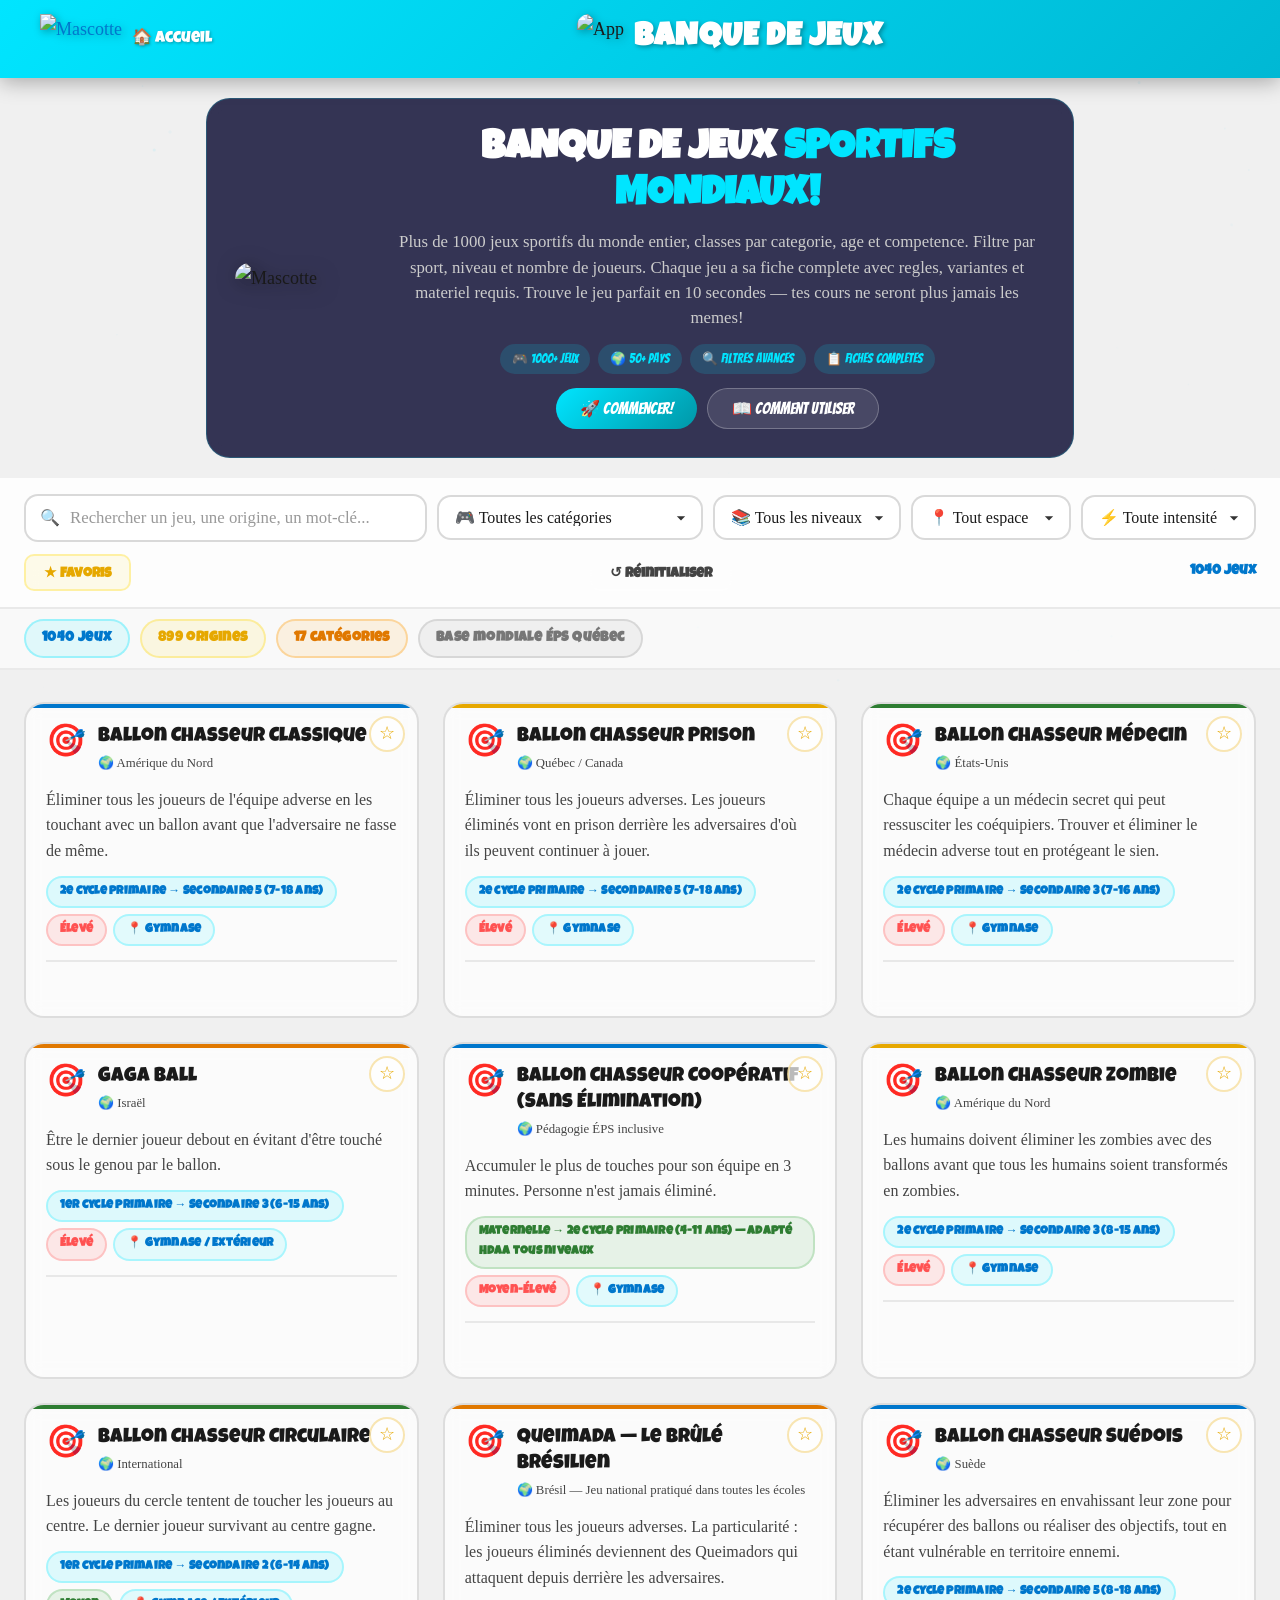
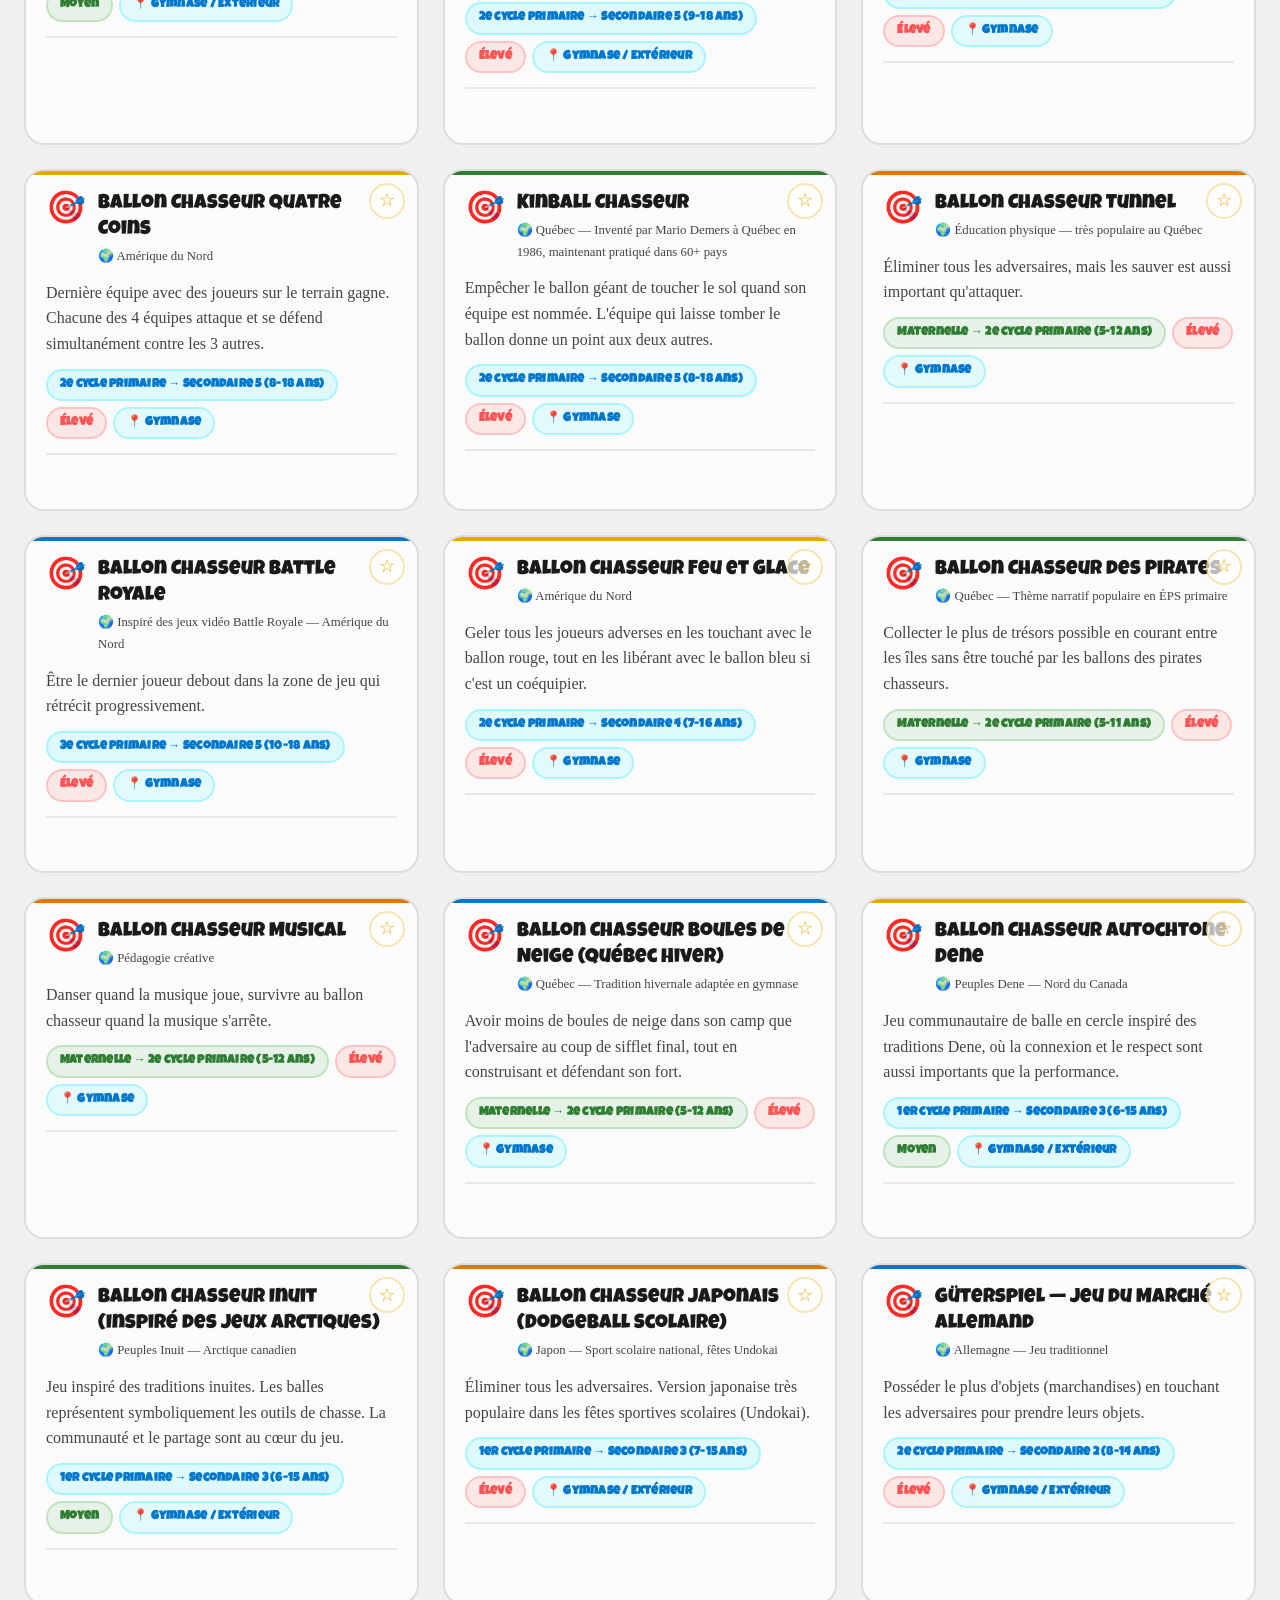
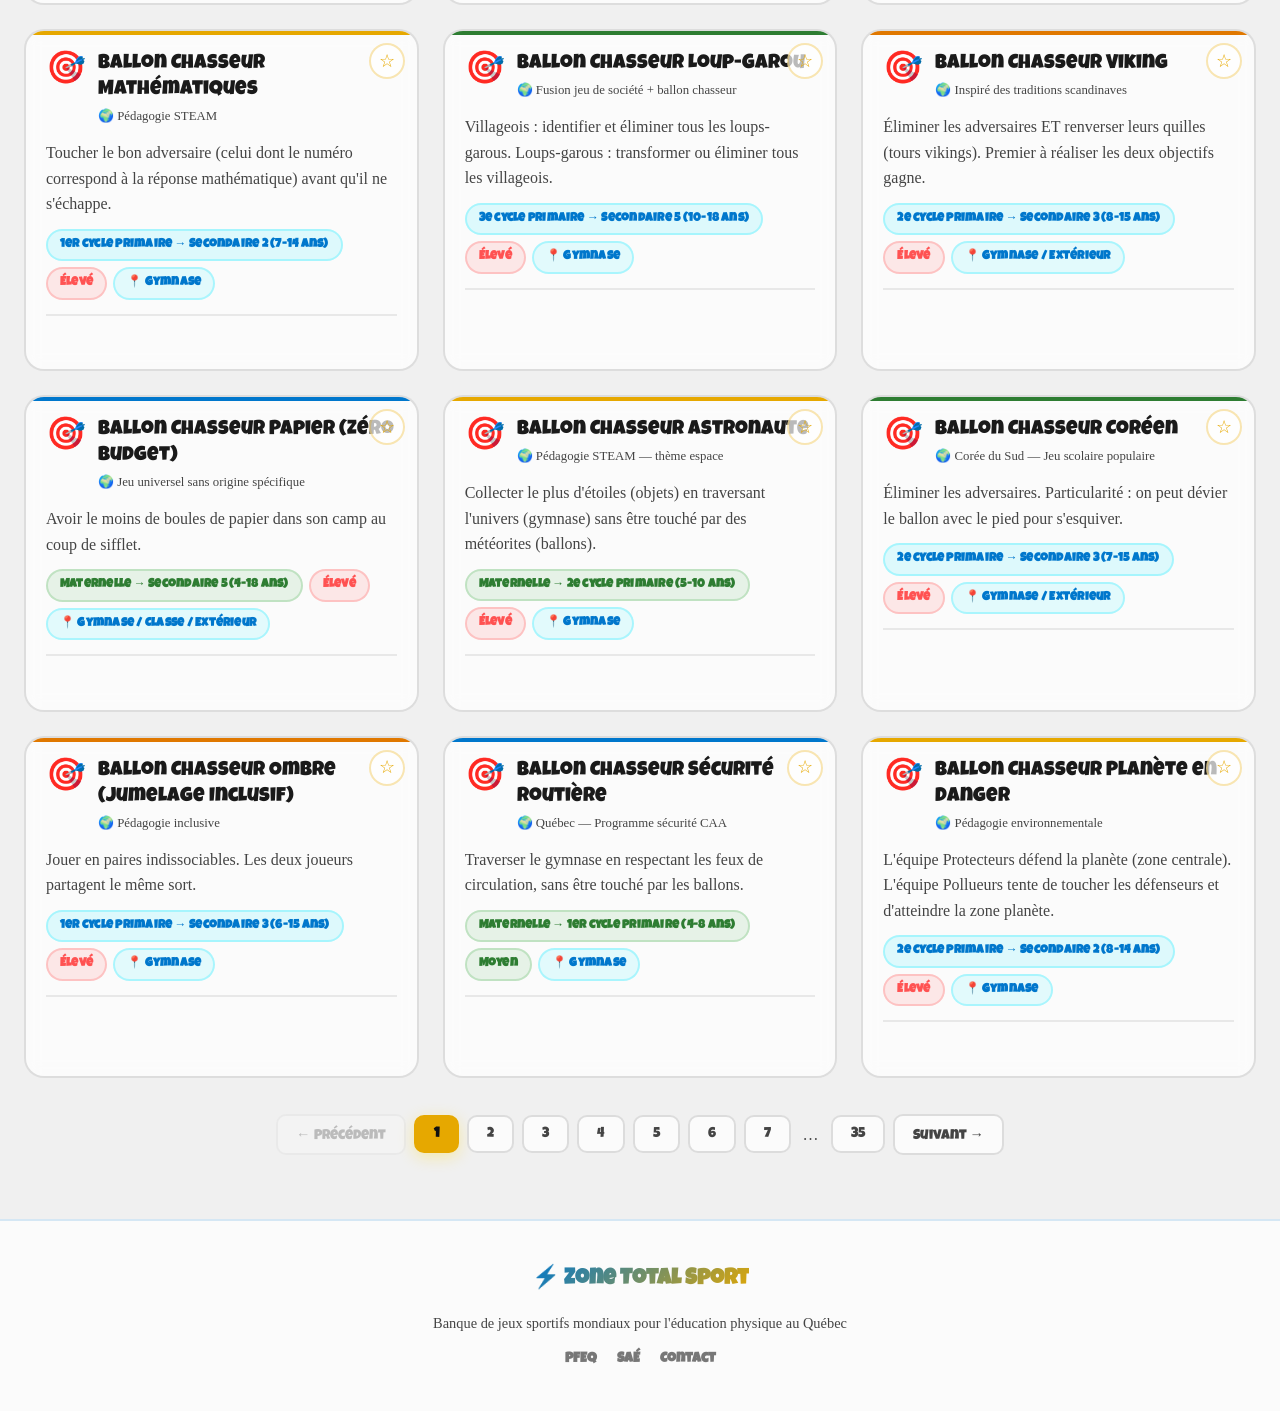
==== commit 6fc39fd7: "Securite: ajout Firebase Auth gate — connexion obligatoire Bloque l'acces a l'app si l'utilisateur n" ====
--- a/index.html
+++ b/index.html
@@ -194,5 +194,11 @@
   <script src="i18n.js?v=2"></script>
   <script src="lang/translations.js?v=2"></script>
   <script src="app.js?v=2"></script>
+<!-- ZTS Auth Gate -->
+<script src="https://www.gstatic.com/firebasejs/9.23.0/firebase-app-compat.js"></script>
+<script src="https://www.gstatic.com/firebasejs/9.23.0/firebase-auth-compat.js"></script>
+<script>
+(function(){var c={apiKey:'AIzaSyBoBxVP6g_ObKIJJ1jkviNFQ-wpJoWdjbA',authDomain:'zone-total-sport.firebaseapp.com',projectId:'zone-total-sport'};if(!firebase.apps.length)firebase.initializeApp(c);var o=document.createElement('div');o.id='zts-gate';o.innerHTML='<div style="position:fixed;inset:0;z-index:99999;background:rgba(0,0,0,0.85);display:flex;align-items:center;justify-content:center;font-family:system-ui"><div style="background:#fff;border-radius:24px;padding:40px;max-width:420px;width:90%;text-align:center;box-shadow:0 25px 50px rgba(0,0,0,0.3)"><img src="https://zonetotalsport.ca/bucheron-basketball.png" style="width:100px;margin:0 auto 12px" alt=""><h2 style="font-size:1.5rem;color:#1e293b;margin:0 0 8px">Zone Total Sport</h2><p style="color:#64748b;margin:0 0 20px;font-size:.9rem">Connecte-toi pour acceder a cette ressource.</p><input id="zg-e" type="email" placeholder="Courriel" style="width:100%;padding:12px;border:2px solid #e2e8f0;border-radius:12px;margin-bottom:8px;font-size:1rem;box-sizing:border-box"><input id="zg-p" type="password" placeholder="Mot de passe" style="width:100%;padding:12px;border:2px solid #e2e8f0;border-radius:12px;margin-bottom:12px;font-size:1rem;box-sizing:border-box"><button id="zg-l" style="width:100%;padding:12px;background:#4f46e5;color:#fff;border:none;border-radius:12px;font-size:1rem;font-weight:700;cursor:pointer;margin-bottom:8px">Se connecter</button><button id="zg-s" style="width:100%;padding:12px;background:#00BCD4;color:#fff;border:none;border-radius:12px;font-size:1rem;font-weight:700;cursor:pointer;margin-bottom:8px">Creer un compte gratuit</button><button id="zg-g" style="width:100%;padding:12px;background:#fff;color:#333;border:2px solid #e2e8f0;border-radius:12px;font-size:1rem;font-weight:700;cursor:pointer">Connexion Google</button><p id="zg-err" style="color:#ef4444;font-size:.8rem;margin:10px 0 0;display:none"></p></div></div>';document.body.appendChild(o);var err=document.getElementById('zg-err');function se(m){err.textContent=m;err.style.display='block';}document.getElementById('zg-l').onclick=function(){var e=document.getElementById('zg-e').value,p=document.getElementById('zg-p').value;if(!e||!p){se('Remplis tous les champs');return;}firebase.auth().signInWithEmailAndPassword(e,p).catch(function(r){se(r.message);});};document.getElementById('zg-s').onclick=function(){var e=document.getElementById('zg-e').value,p=document.getElementById('zg-p').value;if(!e||!p){se('Remplis tous les champs');return;}firebase.auth().createUserWithEmailAndPassword(e,p).catch(function(r){se(r.message);});};document.getElementById('zg-g').onclick=function(){firebase.auth().signInWithPopup(new firebase.auth.GoogleAuthProvider()).catch(function(r){se(r.message);});};firebase.auth().onAuthStateChanged(function(u){var g=document.getElementById('zts-gate');if(u&&g)g.remove();});})();
+</script>
 </body>
 </html>
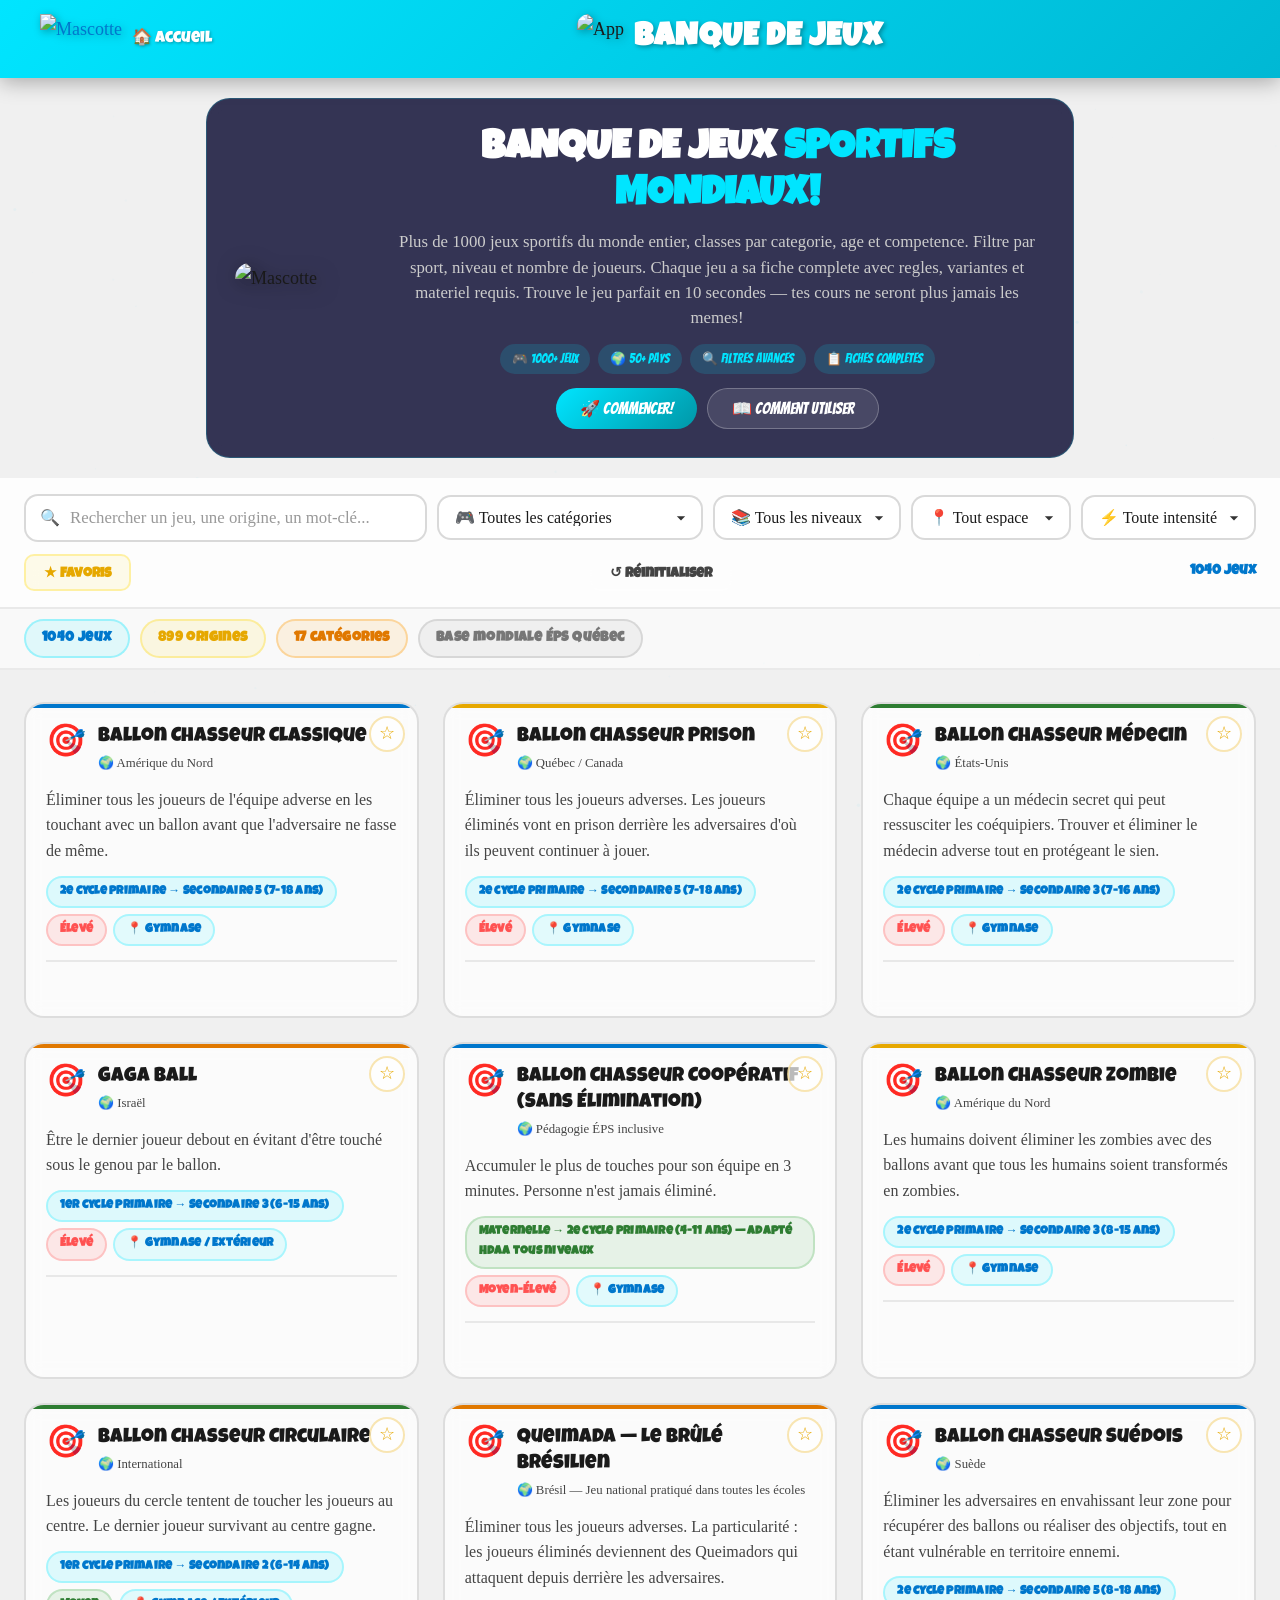
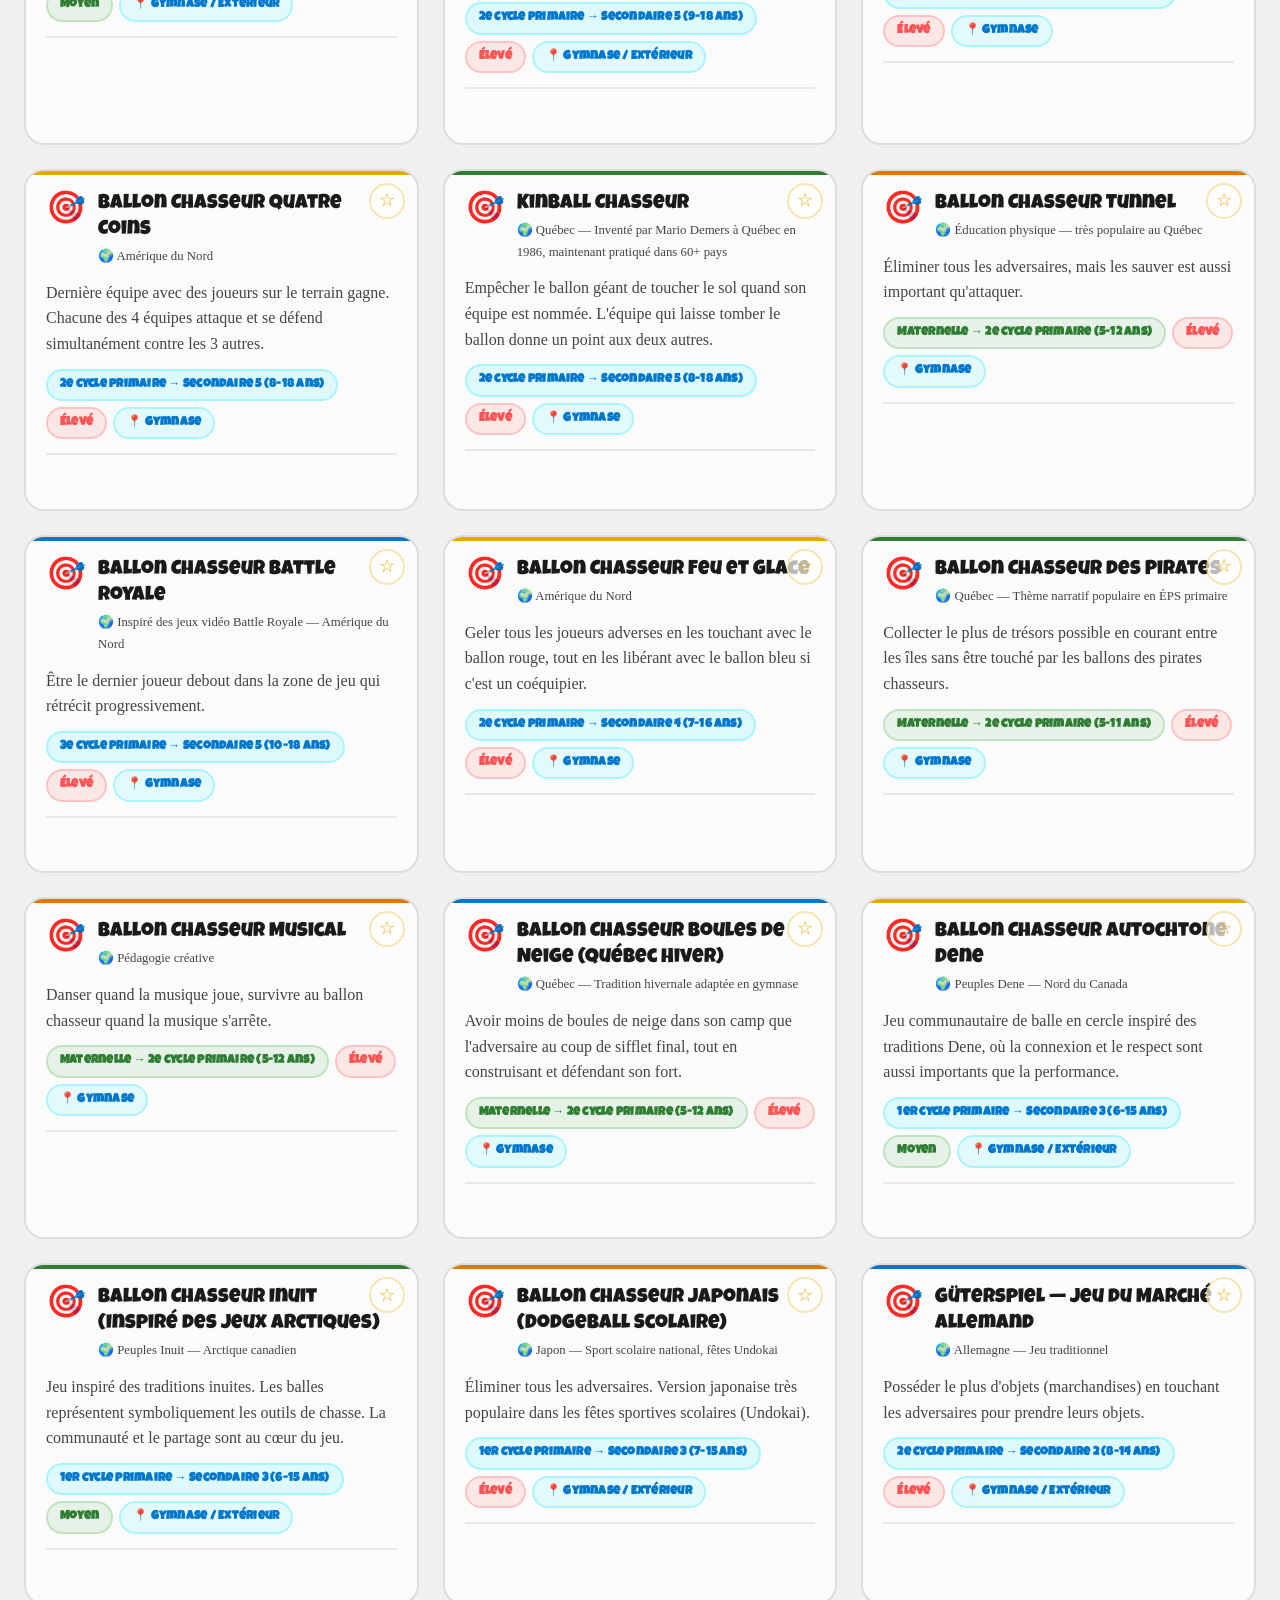
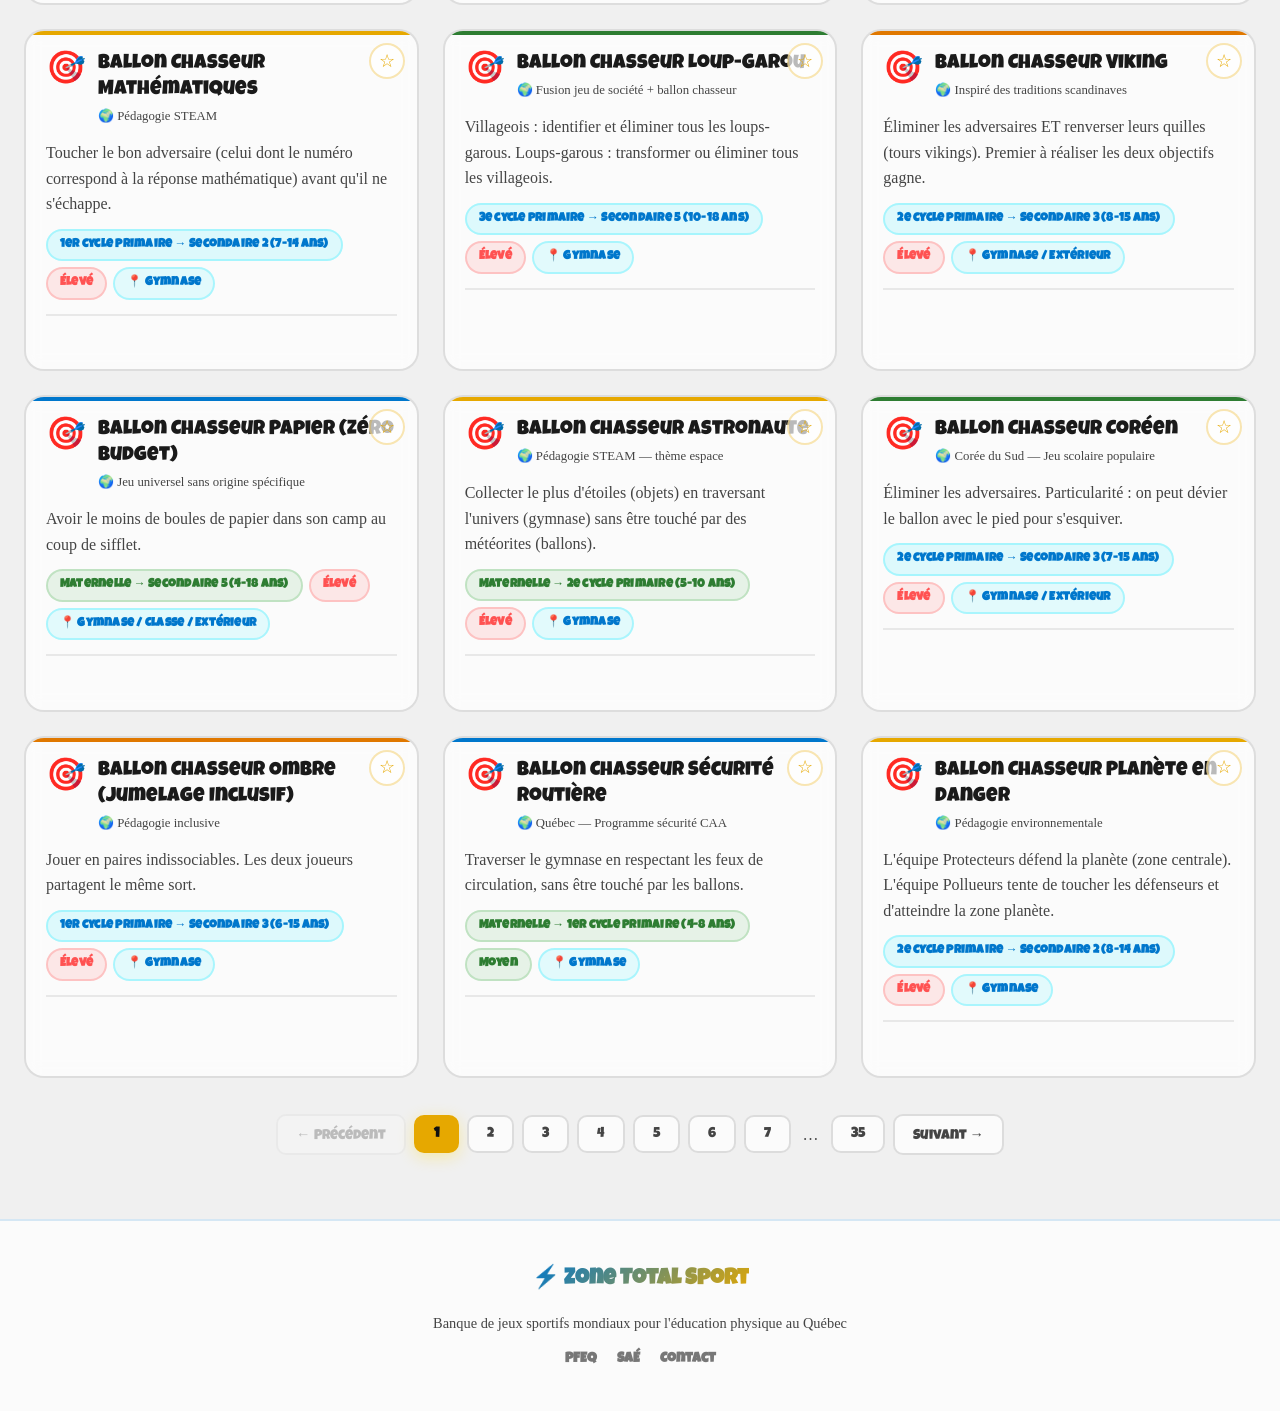
==== commit af27f6a9: "Auth gate: polices Luckiest Guy + Schoolbell Co-Authored-By: Claude Opus 4.6 (1M context) <noreply@a" ====
--- a/index.html
+++ b/index.html
@@ -195,10 +195,11 @@
   <script src="lang/translations.js?v=2"></script>
   <script src="app.js?v=2"></script>
 <!-- ZTS Auth Gate -->
+<link href="https://fonts.googleapis.com/css2?family=Luckiest+Guy&family=Schoolbell&display=swap" rel="stylesheet">
 <script src="https://www.gstatic.com/firebasejs/9.23.0/firebase-app-compat.js"></script>
 <script src="https://www.gstatic.com/firebasejs/9.23.0/firebase-auth-compat.js"></script>
 <script>
-(function(){var c={apiKey:'AIzaSyBoBxVP6g_ObKIJJ1jkviNFQ-wpJoWdjbA',authDomain:'zone-total-sport.firebaseapp.com',projectId:'zone-total-sport'};if(!firebase.apps.length)firebase.initializeApp(c);var o=document.createElement('div');o.id='zts-gate';o.innerHTML='<div style="position:fixed;inset:0;z-index:99999;background:rgba(0,0,0,0.85);display:flex;align-items:center;justify-content:center;font-family:system-ui"><div style="background:#fff;border-radius:24px;padding:40px;max-width:420px;width:90%;text-align:center;box-shadow:0 25px 50px rgba(0,0,0,0.3)"><img src="https://zonetotalsport.ca/bucheron-basketball.png" style="width:100px;margin:0 auto 12px" alt=""><h2 style="font-size:1.5rem;color:#1e293b;margin:0 0 8px">Zone Total Sport</h2><p style="color:#64748b;margin:0 0 20px;font-size:.9rem">Connecte-toi pour acceder a cette ressource.</p><input id="zg-e" type="email" placeholder="Courriel" style="width:100%;padding:12px;border:2px solid #e2e8f0;border-radius:12px;margin-bottom:8px;font-size:1rem;box-sizing:border-box"><input id="zg-p" type="password" placeholder="Mot de passe" style="width:100%;padding:12px;border:2px solid #e2e8f0;border-radius:12px;margin-bottom:12px;font-size:1rem;box-sizing:border-box"><button id="zg-l" style="width:100%;padding:12px;background:#4f46e5;color:#fff;border:none;border-radius:12px;font-size:1rem;font-weight:700;cursor:pointer;margin-bottom:8px">Se connecter</button><button id="zg-s" style="width:100%;padding:12px;background:#00BCD4;color:#fff;border:none;border-radius:12px;font-size:1rem;font-weight:700;cursor:pointer;margin-bottom:8px">Creer un compte gratuit</button><button id="zg-g" style="width:100%;padding:12px;background:#fff;color:#333;border:2px solid #e2e8f0;border-radius:12px;font-size:1rem;font-weight:700;cursor:pointer">Connexion Google</button><p id="zg-err" style="color:#ef4444;font-size:.8rem;margin:10px 0 0;display:none"></p></div></div>';document.body.appendChild(o);var err=document.getElementById('zg-err');function se(m){err.textContent=m;err.style.display='block';}document.getElementById('zg-l').onclick=function(){var e=document.getElementById('zg-e').value,p=document.getElementById('zg-p').value;if(!e||!p){se('Remplis tous les champs');return;}firebase.auth().signInWithEmailAndPassword(e,p).catch(function(r){se(r.message);});};document.getElementById('zg-s').onclick=function(){var e=document.getElementById('zg-e').value,p=document.getElementById('zg-p').value;if(!e||!p){se('Remplis tous les champs');return;}firebase.auth().createUserWithEmailAndPassword(e,p).catch(function(r){se(r.message);});};document.getElementById('zg-g').onclick=function(){firebase.auth().signInWithPopup(new firebase.auth.GoogleAuthProvider()).catch(function(r){se(r.message);});};firebase.auth().onAuthStateChanged(function(u){var g=document.getElementById('zts-gate');if(u&&g)g.remove();});})();
+(function(){var c={apiKey:'AIzaSyBoBxVP6g_ObKIJJ1jkviNFQ-wpJoWdjbA',authDomain:'zone-total-sport.firebaseapp.com',projectId:'zone-total-sport'};if(!firebase.apps.length)firebase.initializeApp(c);var o=document.createElement('div');o.id='zts-gate';o.innerHTML='<div style="position:fixed;inset:0;z-index:99999;background:rgba(0,0,0,0.85);display:flex;align-items:center;justify-content:center"><div style="background:#fff;border-radius:24px;padding:40px;max-width:440px;width:90%;text-align:center;box-shadow:0 25px 50px rgba(0,0,0,0.3)"><img src="https://zonetotalsport.ca/bucheron-basketball.png" style="width:120px;margin:0 auto 16px" alt=""><h2 style="font-family:Luckiest Guy,cursive;font-size:2rem;color:#1e293b;margin:0 0 4px">Zone Total Sport</h2><p style="font-family:Schoolbell,cursive;color:#64748b;margin:0 0 24px;font-size:1.1rem">Connecte-toi ou inscris-toi gratuitement pour acceder a cette ressource.</p><input id="zg-e" type="email" placeholder="Courriel" style="font-family:Schoolbell,cursive;width:100%;padding:14px 16px;border:2px solid #e2e8f0;border-radius:12px;margin-bottom:10px;font-size:1.1rem;box-sizing:border-box"><input id="zg-p" type="password" placeholder="Mot de passe" style="font-family:Schoolbell,cursive;width:100%;padding:14px 16px;border:2px solid #e2e8f0;border-radius:12px;margin-bottom:16px;font-size:1.1rem;box-sizing:border-box"><button id="zg-l" style="font-family:Luckiest Guy,cursive;width:100%;padding:14px;background:#4f46e5;color:#fff;border:none;border-radius:12px;font-size:1.1rem;cursor:pointer;margin-bottom:8px;letter-spacing:1px">Se connecter</button><button id="zg-s" style="font-family:Luckiest Guy,cursive;width:100%;padding:14px;background:#00BCD4;color:#fff;border:none;border-radius:12px;font-size:1.1rem;cursor:pointer;margin-bottom:8px;letter-spacing:1px">Creer un compte gratuit</button><button id="zg-g" style="font-family:Schoolbell,cursive;width:100%;padding:14px;background:#fff;color:#333;border:2px solid #e2e8f0;border-radius:12px;font-size:1.1rem;font-weight:700;cursor:pointer">Connexion Google</button><p id="zg-err" style="font-family:Schoolbell,cursive;color:#ef4444;font-size:.9rem;margin:12px 0 0;display:none"></p></div></div>';document.body.appendChild(o);var err=document.getElementById('zg-err');function se(m){err.textContent=m;err.style.display='block';}document.getElementById('zg-l').onclick=function(){var e=document.getElementById('zg-e').value,p=document.getElementById('zg-p').value;if(!e||!p){se('Remplis tous les champs');return;}firebase.auth().signInWithEmailAndPassword(e,p).catch(function(r){se(r.message);});};document.getElementById('zg-s').onclick=function(){var e=document.getElementById('zg-e').value,p=document.getElementById('zg-p').value;if(!e||!p){se('Remplis tous les champs');return;}firebase.auth().createUserWithEmailAndPassword(e,p).catch(function(r){se(r.message);});};document.getElementById('zg-g').onclick=function(){firebase.auth().signInWithPopup(new firebase.auth.GoogleAuthProvider()).catch(function(r){se(r.message);});};firebase.auth().onAuthStateChanged(function(u){var g=document.getElementById('zts-gate');if(u&&g)g.remove();});})();
 </script>
 </body>
 </html>
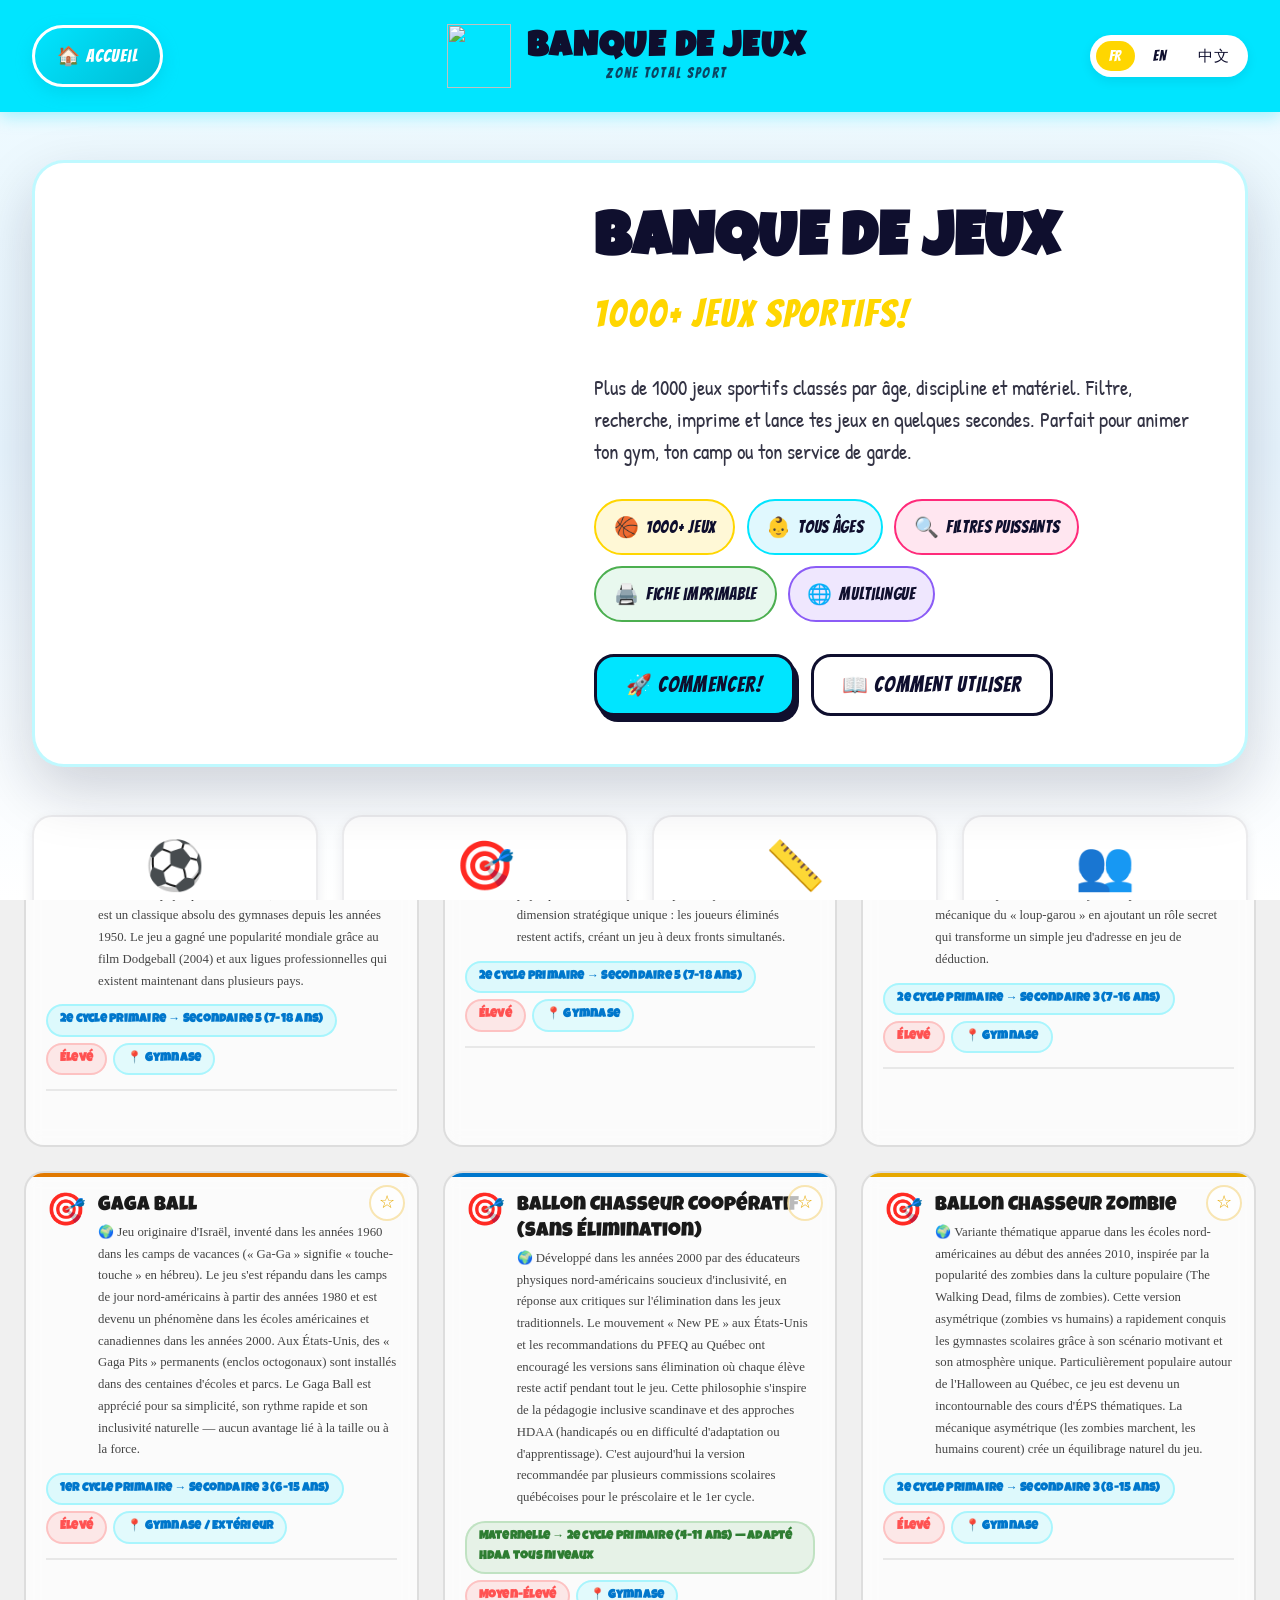
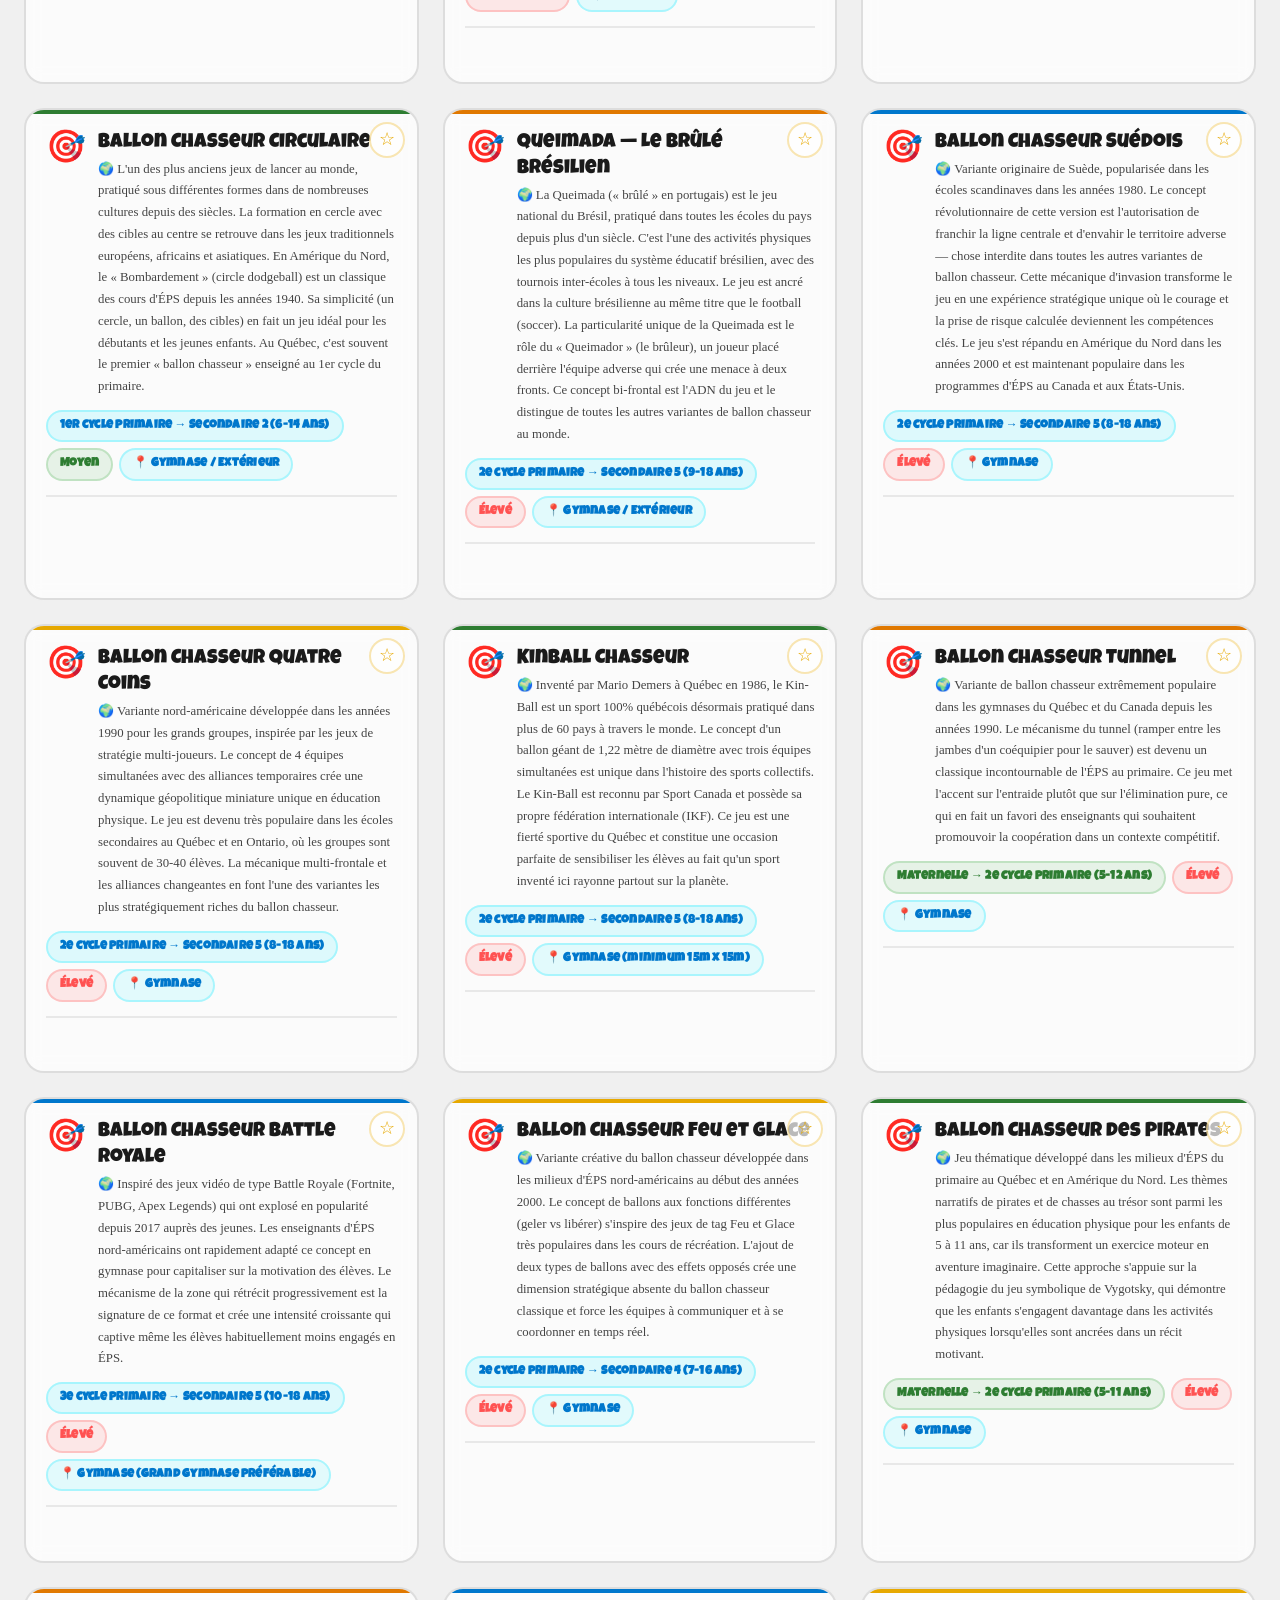
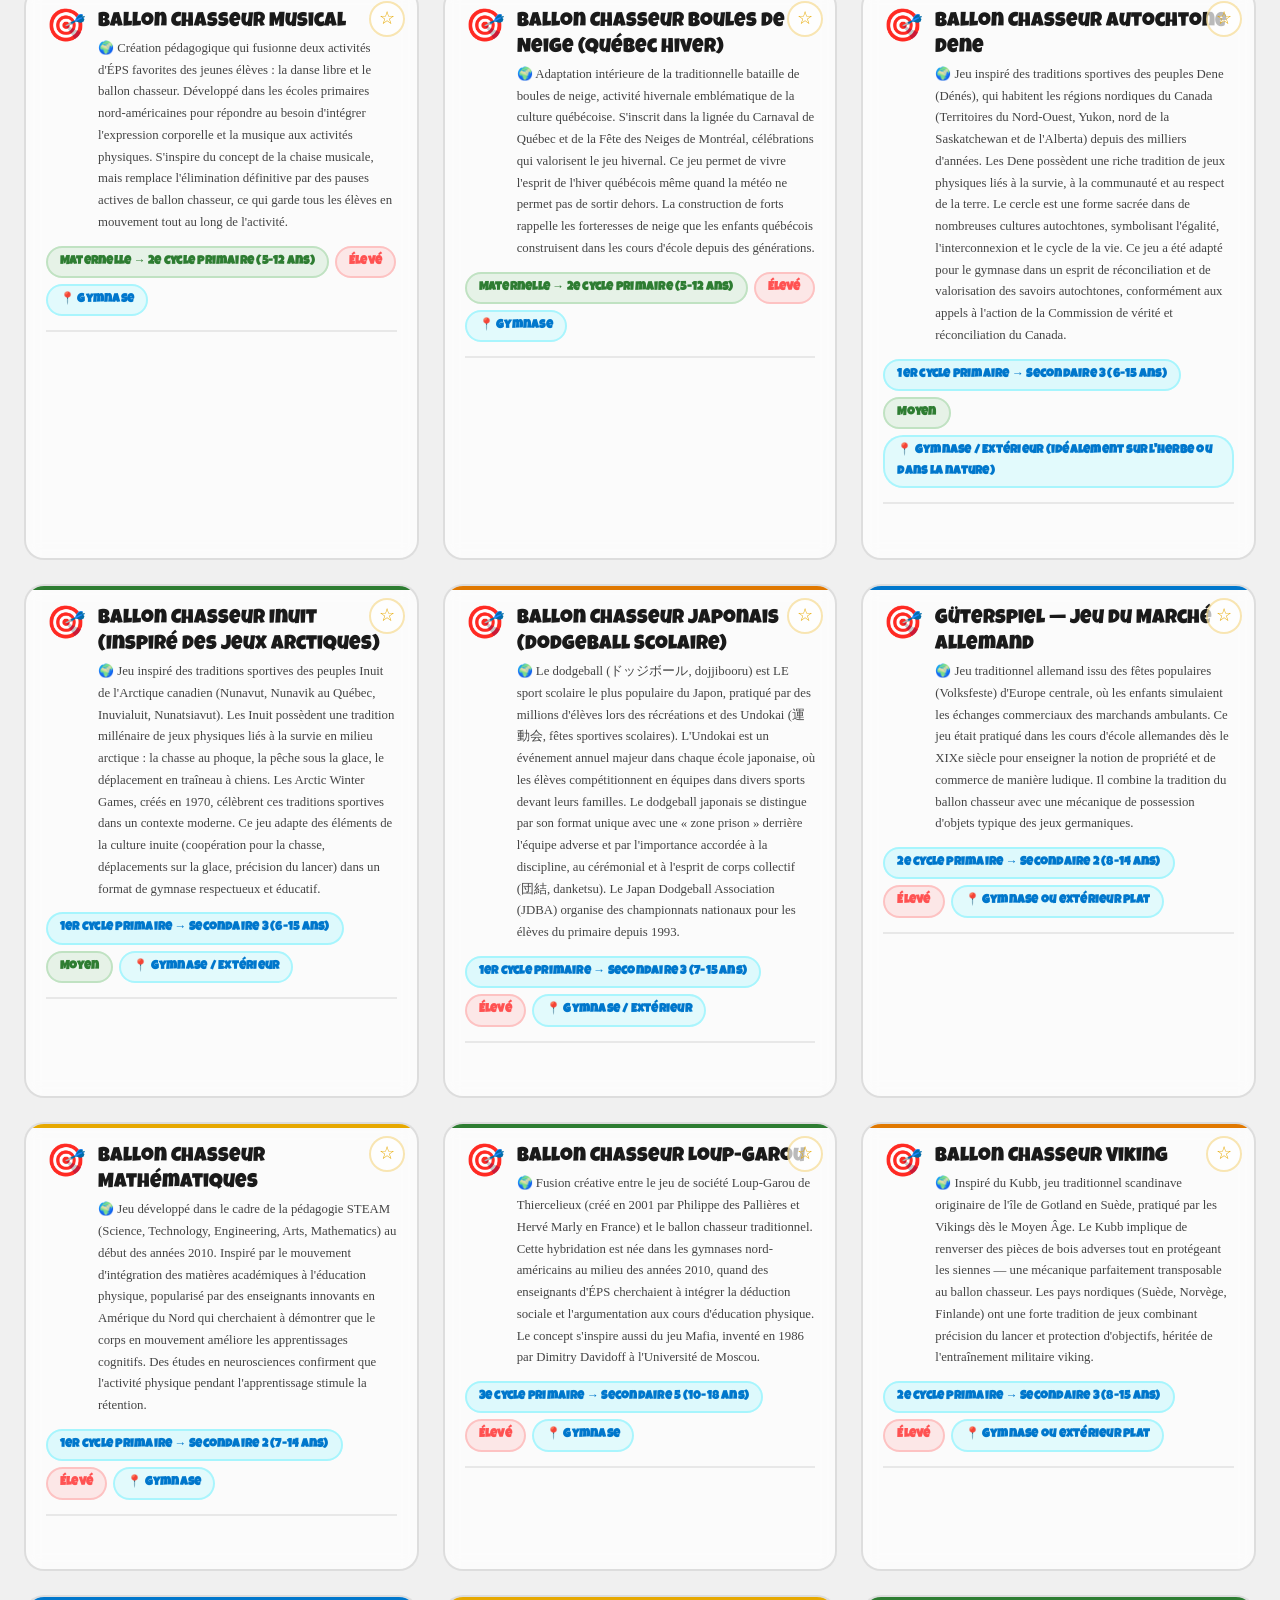
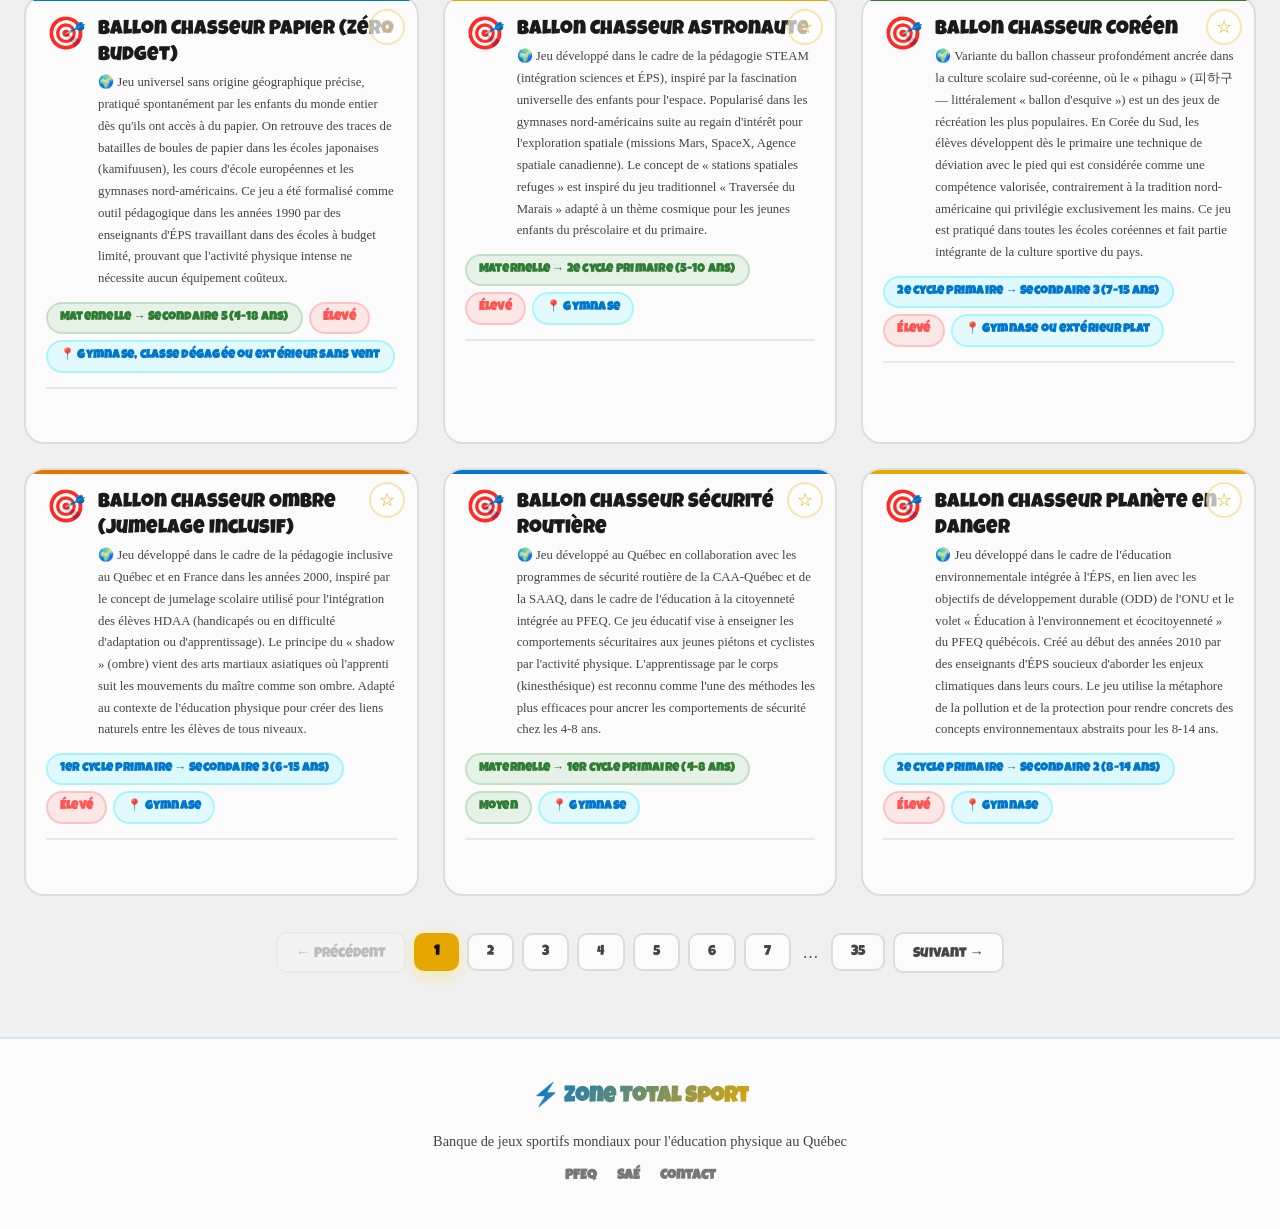
==== commit 87d32d3d: "Landing ZTS uniforme (rollout design) Co-Authored-By: Claude Opus 4.7 (1M context) <noreply@anthropi" ====
--- a/index.html
+++ b/index.html
@@ -10,6 +10,9 @@
   <link href="https://fonts.googleapis.com/css2?family=Luckiest+Guy&family=Bangers&family=Schoolbell&display=swap" rel="stylesheet">
   <style>.hidden{display:none!important}</style>
   <link rel="stylesheet" href="style.css">
+  <!-- ZTS Landing Template -->
+  <link href="https://fonts.googleapis.com/css2?family=Luckiest+Guy&family=Bangers&family=Schoolbell&family=Patrick+Hand&display=swap" rel="stylesheet">
+  <link rel="stylesheet" href="zts-landing.css">
 </head>
 <body>
   <!-- Gym background -->
@@ -194,6 +197,49 @@
   <script src="i18n.js?v=2"></script>
   <script src="lang/translations.js?v=2"></script>
   <script src="app.js?v=2"></script>
+<!-- ZTS Landing config + script -->
+<script>
+window.ZTS_LANDING_CONFIG = {
+  appId: 'jeux',
+  accentColor: '#FFD600',
+  homeUrl: 'https://zonetotalsport.ca',
+  mascot: 'https://zonetotalsport.ca/bucheron-jeux.png',
+  logoIcon: 'https://zonetotalsport.ca/logo-zts.png',
+  logoTitle: { fr: 'Banque de Jeux', en: 'Games Library', zh: '游戏库' },
+  logoSub: 'Zone Total Sport',
+  title: { fr: 'Banque de Jeux', en: 'Games Library', zh: '运动游戏库' },
+  subtitle: { fr: '1000+ jeux sportifs!', en: '1000+ sport games!', zh: '1000+ 运动游戏!' },
+  description: {
+    fr: "Plus de 1000 jeux sportifs classés par âge, discipline et matériel. Filtre, recherche, imprime et lance tes jeux en quelques secondes. Parfait pour animer ton gym, ton camp ou ton service de garde.",
+    en: "Over 1000 sport games sorted by age, discipline and equipment. Filter, search, print and launch your games in seconds. Perfect for your gym, camp or daycare.",
+    zh: "超过 1000 款运动游戏,按年龄、项目和器材分类。几秒钟内筛选、搜索、打印并启动游戏。非常适合健身房、营地或托儿所。"
+  },
+  badges: [
+    { emoji: '🏀', color: 'yellow', text: { fr: '1000+ jeux', en: '1000+ games', zh: '1000+ 游戏' } },
+    { emoji: '👶', color: 'cyan',   text: { fr: 'Tous âges', en: 'All ages', zh: '各年龄段' } },
+    { emoji: '🔍', color: 'pink',   text: { fr: 'Filtres puissants', en: 'Powerful filters', zh: '强大筛选' } },
+    { emoji: '🖨️', color: 'green',  text: { fr: 'Fiche imprimable', en: 'Printable cards', zh: '可打印卡片' } },
+    { emoji: '🌐', color: 'violet', text: { fr: 'Multilingue', en: 'Multilingual', zh: '多语言' } }
+  ],
+  features: [
+    { emoji: '⚽', title: { fr: 'Multi-sports', en: 'Multi-sport', zh: '多运动' }, desc: { fr: 'Ballons, raquettes, athlétisme, coopératifs', en: 'Balls, rackets, athletics, cooperative', zh: '球类、球拍、田径、合作' } },
+    { emoji: '🎯', title: { fr: 'Par objectif', en: 'By goal', zh: '按目标' }, desc: { fr: 'Échauffement, cardio, concentration, retour au calme', en: 'Warm-up, cardio, focus, cool-down', zh: '热身、有氧、专注、放松' } },
+    { emoji: '📏', title: { fr: 'Par espace', en: 'By space', zh: '按空间' }, desc: { fr: 'Gymnase, cour, classe, petit espace', en: 'Gym, yard, classroom, small space', zh: '体育馆、操场、教室、小空间' } },
+    { emoji: '👥', title: { fr: 'Par groupe', en: 'By group', zh: '按组' }, desc: { fr: 'Individuel, duo, équipes, grand groupe', en: 'Solo, pair, teams, large group', zh: '单人、双人、小组、大组' } },
+    { emoji: '⏱️', title: { fr: 'Durée', en: 'Duration', zh: '时长' }, desc: { fr: '5, 10, 20 min — trouve le bon format', en: '5, 10, 20 min — find the right format', zh: '5、10、20 分钟' } },
+    { emoji: '🧰', title: { fr: 'Matériel', en: 'Equipment', zh: '器材' }, desc: { fr: 'Cônes, dossards, cerceaux, ou zéro matériel', en: 'Cones, bibs, hoops or no gear', zh: '锥筒、号坎、呼啦圈或无器材' } },
+    { emoji: '⭐', title: { fr: 'Favoris', en: 'Favorites', zh: '收藏' }, desc: { fr: 'Garde tes jeux coup de cœur à portée de clic', en: 'Keep your favorite games one click away', zh: '常用游戏一键即达' } },
+    { emoji: '📱', title: { fr: 'Mobile', en: 'Mobile', zh: '手机' }, desc: { fr: 'Fonctionne au gym, dans ta poche', en: 'Works in the gym, in your pocket', zh: '随身带到体育馆' } }
+  ],
+  ctaStart: { label: { fr: 'Commencer!', en: 'Start!', zh: '开始!' } },
+  ctaHelp: {
+    label: { fr: 'Comment utiliser', en: 'How to use', zh: '使用说明' },
+    onClick: function () { window.open('https://zonetotalsport.ca/articles/jeux-guide.html', '_blank'); }
+  }
+};
+</script>
+<script src="zts-landing.js"></script>
+
 <!-- ZTS Auth Gate -->
 <link href="https://fonts.googleapis.com/css2?family=Luckiest+Guy&family=Schoolbell&display=swap" rel="stylesheet">
 <script src="https://www.gstatic.com/firebasejs/9.23.0/firebase-app-compat.js"></script>
--- a/zts-landing.css
+++ b/zts-landing.css
@@ -0,0 +1,465 @@
+/* ==========================================================================
+   ZTS Landing Template — Design system réutilisable
+   Zone Total Sport — www.zonetotalsport.ca
+   -------------------------------------------------------------------------- */
+
+:root {
+  /* Couleurs ZTS */
+  --zts-primary: #00E5FF;
+  --zts-primary-dark: #00BCD4;
+  --zts-accent-color: #00E5FF; /* default; overridden inline on .zts-landing */
+  --zts-accent: var(--zts-accent-color);
+  --zts-navy: #0F0F2E;
+  --zts-yellow: #FFD600;
+  --zts-pink: #FF2A7A;
+  --zts-violet: #8B5CF6;
+  --zts-violet-light: #A78BFA;
+  --zts-green: #4CAF50;
+  --zts-orange: #FF9800;
+
+  /* Rayons */
+  --zts-radius-sm: 12px;
+  --zts-radius-md: 20px;
+  --zts-radius-lg: 32px;
+  --zts-radius-pill: 999px;
+
+  /* Ombres */
+  --zts-shadow-sm: 0 4px 12px rgba(15, 15, 46, 0.08);
+  --zts-shadow-md: 0 12px 32px rgba(15, 15, 46, 0.12);
+  --zts-shadow-lg: 0 24px 60px rgba(15, 15, 46, 0.18);
+
+  /* Polices */
+  --zts-font-title: 'Luckiest Guy', 'Bangers', cursive;
+  --zts-font-caps: 'Bangers', 'Luckiest Guy', cursive;
+  --zts-font-body: 'Schoolbell', 'Patrick Hand', cursive;
+
+  /* Espacements */
+  --zts-space-1: 0.5rem;
+  --zts-space-2: 1rem;
+  --zts-space-3: 1.5rem;
+  --zts-space-4: 2rem;
+  --zts-space-6: 3rem;
+  --zts-space-8: 4rem;
+}
+
+/* ==========================================================================
+   Wrapper fullscreen
+   ========================================================================== */
+.zts-landing {
+  position: fixed;
+  inset: 0;
+  z-index: 100000;
+  overflow-y: auto;
+  background: linear-gradient(180deg, #F0FBFF 0%, #E8F5FE 50%, #FFF 100%);
+  font-family: var(--zts-font-body);
+  color: var(--zts-navy);
+  opacity: 1;
+  transition: opacity 0.4s ease;
+  /* Re-resolve accent against any --zts-accent-color set inline on this element */
+  --zts-accent: var(--zts-accent-color, #00E5FF);
+}
+
+/* When landing is mounted, lock html font-size to 16px so our rem values are predictable */
+html.zts-landing-open { font-size: 16px !important; }
+
+.zts-landing.is-hidden {
+  opacity: 0;
+  pointer-events: none;
+}
+
+.zts-landing::before {
+  content: '';
+  position: absolute;
+  inset: 0;
+  background-image: url('https://zonetotalsport.ca/gym-bg.jpg');
+  background-size: cover;
+  background-position: center;
+  background-repeat: no-repeat;
+  opacity: 0.15;
+  pointer-events: none;
+  z-index: 0;
+}
+
+.zts-landing > * {
+  position: relative;
+  z-index: 1;
+}
+
+/* ==========================================================================
+   Header cyan sticky
+   ========================================================================== */
+.zts-landing-header {
+  position: sticky;
+  top: 0;
+  z-index: 10;
+  background: var(--zts-primary);
+  display: grid;
+  grid-template-columns: auto 1fr auto;
+  align-items: center;
+  gap: var(--zts-space-3);
+  padding: var(--zts-space-3) var(--zts-space-4);
+  box-shadow: 0 4px 16px rgba(0, 229, 255, 0.35);
+}
+
+.zts-landing-home-btn {
+  display: inline-flex;
+  align-items: center;
+  gap: 0.5rem;
+  padding: 0.75rem 1.4rem;
+  background: linear-gradient(135deg, #00E5FF 0%, #00BCD4 100%);
+  color: #fff;
+  text-decoration: none;
+  border-radius: var(--zts-radius-pill);
+  border: 3px solid #fff;
+  font-family: var(--zts-font-caps);
+  font-size: 1.15rem;
+  letter-spacing: 0.05em;
+  box-shadow: 0 6px 16px rgba(0, 188, 212, 0.4);
+  transition: transform 0.2s ease, box-shadow 0.2s ease;
+}
+
+.zts-landing-home-btn:hover {
+  transform: translateY(-2px) scale(1.04);
+  box-shadow: 0 10px 24px rgba(0, 188, 212, 0.5);
+}
+
+.zts-landing-logo {
+  display: flex;
+  align-items: center;
+  justify-content: center;
+  gap: var(--zts-space-2);
+}
+
+.zts-landing-logo-icon {
+  width: 64px;
+  height: 64px;
+  flex-shrink: 0;
+}
+
+.zts-landing-logo-text {
+  display: flex;
+  flex-direction: column;
+  align-items: center;
+  line-height: 1;
+}
+
+.zts-landing-logo-title {
+  font-family: var(--zts-font-title);
+  font-size: 2.2rem;
+  color: var(--zts-navy);
+  letter-spacing: 0.04em;
+  margin: 0;
+}
+
+.zts-landing-logo-sub {
+  font-family: var(--zts-font-caps);
+  font-size: 0.9rem;
+  color: var(--zts-navy);
+  opacity: 0.75;
+  letter-spacing: 0.15em;
+  margin: 0;
+}
+
+.zts-landing-lang-switch {
+  display: flex;
+  gap: 0.35rem;
+  background: #fff;
+  border-radius: var(--zts-radius-pill);
+  padding: 0.35rem;
+  box-shadow: var(--zts-shadow-sm);
+}
+
+.zts-landing-lang-btn {
+  border: none;
+  background: transparent;
+  color: var(--zts-navy);
+  font-family: var(--zts-font-caps);
+  font-size: 0.95rem;
+  padding: 0.3rem 0.8rem;
+  border-radius: var(--zts-radius-pill);
+  cursor: pointer;
+  letter-spacing: 0.05em;
+}
+
+.zts-landing-lang-btn.is-active {
+  background: var(--zts-accent);
+  color: #fff;
+}
+
+/* ==========================================================================
+   Hero card
+   ========================================================================== */
+.zts-landing-container {
+  max-width: 1280px;
+  margin: 0 auto;
+  padding: var(--zts-space-6) var(--zts-space-4);
+}
+
+.zts-landing-hero-card {
+  background: #fff;
+  border-radius: var(--zts-radius-lg);
+  padding: var(--zts-space-6);
+  box-shadow: var(--zts-shadow-lg);
+  border: 3px solid rgba(0, 229, 255, 0.25);
+  animation: zts-fade-up 0.6s ease both;
+}
+
+.zts-landing-hero-grid {
+  display: grid;
+  grid-template-columns: 1fr 1.3fr;
+  gap: var(--zts-space-6);
+  align-items: center;
+}
+
+.zts-landing-mascot-wrap {
+  display: flex;
+  align-items: center;
+  justify-content: center;
+}
+
+.zts-landing-mascot {
+  max-width: 100%;
+  width: 100%;
+  height: auto;
+  filter: drop-shadow(0 20px 30px rgba(15, 15, 46, 0.3));
+  animation: zts-bounce 4s ease-in-out infinite;
+}
+
+.zts-landing-title {
+  font-family: var(--zts-font-title);
+  font-size: clamp(2.4rem, 5vw, 3.8rem);
+  line-height: 1.05;
+  color: var(--zts-navy);
+  letter-spacing: 0.02em;
+  margin: 0 0 0.4rem;
+  text-transform: uppercase;
+}
+
+.zts-landing-subtitle {
+  font-family: var(--zts-font-caps);
+  font-size: clamp(1.6rem, 3vw, 2.4rem);
+  color: var(--zts-accent);
+  letter-spacing: 0.05em;
+  margin: 0 0 var(--zts-space-3);
+  text-transform: uppercase;
+}
+
+.zts-landing-desc {
+  font-family: var(--zts-font-body);
+  font-size: 1.3rem;
+  line-height: 1.55;
+  color: #334;
+  margin: 0 0 var(--zts-space-4);
+}
+
+/* ==========================================================================
+   Badges pastel
+   ========================================================================== */
+.zts-landing-badges {
+  display: flex;
+  flex-wrap: wrap;
+  gap: 0.7rem;
+  margin-bottom: var(--zts-space-4);
+}
+
+.zts-landing-badge {
+  display: inline-flex;
+  align-items: center;
+  gap: 0.4rem;
+  padding: 0.55rem 1.1rem;
+  border-radius: var(--zts-radius-pill);
+  font-family: var(--zts-font-caps);
+  font-size: 1.05rem;
+  letter-spacing: 0.04em;
+  background: #E0F8FE;
+  border: 2px solid var(--zts-primary);
+  color: var(--zts-navy);
+  white-space: nowrap;
+}
+
+.zts-landing-badge .zts-emoji { font-size: 1.25rem; }
+
+.zts-landing-badge.badge-cyan   { background: #E0F8FE; border-color: #00E5FF; }
+.zts-landing-badge.badge-green  { background: #E8F8EE; border-color: #4CAF50; }
+.zts-landing-badge.badge-pink   { background: #FFE6F0; border-color: #FF2A7A; }
+.zts-landing-badge.badge-violet { background: #EFE7FE; border-color: #8B5CF6; }
+.zts-landing-badge.badge-yellow { background: #FFF8D6; border-color: #FFD600; }
+.zts-landing-badge.badge-orange { background: #FFEFD6; border-color: #FF9800; }
+
+/* ==========================================================================
+   CTAs
+   ========================================================================== */
+.zts-landing-actions {
+  display: flex;
+  flex-wrap: wrap;
+  gap: 1rem;
+}
+
+.zts-landing-btn-primary,
+.zts-landing-btn-outline {
+  display: inline-flex;
+  align-items: center;
+  justify-content: center;
+  gap: 0.5rem;
+  font-family: var(--zts-font-caps);
+  font-size: 1.3rem;
+  letter-spacing: 0.05em;
+  padding: 1rem 1.8rem;
+  border-radius: var(--zts-radius-md);
+  cursor: pointer;
+  text-decoration: none;
+  transition: transform 0.2s ease, box-shadow 0.2s ease;
+  text-transform: uppercase;
+}
+
+.zts-landing-btn-primary {
+  background: var(--zts-primary);
+  color: var(--zts-navy);
+  border: 3px solid var(--zts-navy);
+  box-shadow: 4px 6px 0 var(--zts-navy);
+}
+
+.zts-landing-btn-primary:hover {
+  transform: translate(-2px, -2px);
+  box-shadow: 6px 8px 0 var(--zts-navy);
+}
+
+.zts-landing-btn-outline {
+  background: #fff;
+  color: var(--zts-navy);
+  border: 3px solid var(--zts-navy);
+}
+
+.zts-landing-btn-outline:hover {
+  background: var(--zts-navy);
+  color: #fff;
+  transform: translateY(-2px);
+}
+
+/* ==========================================================================
+   Features grid (4 cols -> 2 -> 1)
+   ========================================================================== */
+.zts-landing-features-grid {
+  margin-top: var(--zts-space-6);
+  display: grid;
+  grid-template-columns: repeat(4, 1fr);
+  gap: var(--zts-space-3);
+}
+
+.zts-landing-feature-card {
+  background: #fff;
+  border-radius: var(--zts-radius-md);
+  padding: var(--zts-space-3);
+  text-align: center;
+  border: 2px solid rgba(15, 15, 46, 0.08);
+  box-shadow: var(--zts-shadow-sm);
+  transition: transform 0.2s ease, box-shadow 0.2s ease, border-color 0.2s ease;
+}
+
+.zts-landing-feature-card:hover {
+  transform: translateY(-4px);
+  box-shadow: var(--zts-shadow-md);
+  border-color: var(--zts-accent);
+}
+
+.zts-landing-feature-icon {
+  font-size: 3rem;
+  line-height: 1;
+  margin-bottom: 0.6rem;
+}
+
+.zts-landing-feature-title {
+  font-family: var(--zts-font-caps);
+  font-size: 1.2rem;
+  color: var(--zts-navy);
+  letter-spacing: 0.04em;
+  text-transform: uppercase;
+  margin: 0 0 0.4rem;
+}
+
+.zts-landing-feature-desc {
+  font-family: var(--zts-font-body);
+  font-size: 1.05rem;
+  line-height: 1.45;
+  color: #475;
+  margin: 0;
+}
+
+/* ==========================================================================
+   Footer
+   ========================================================================== */
+.zts-landing-footer {
+  margin-top: var(--zts-space-6);
+  padding: var(--zts-space-4) var(--zts-space-2);
+  text-align: center;
+  color: var(--zts-navy);
+  font-family: var(--zts-font-body);
+  font-size: 1.05rem;
+  opacity: 0.8;
+}
+
+.zts-landing-footer strong {
+  font-family: var(--zts-font-caps);
+  letter-spacing: 0.04em;
+}
+
+/* ==========================================================================
+   Animations
+   ========================================================================== */
+@keyframes zts-fade-up {
+  from { opacity: 0; transform: translateY(24px); }
+  to { opacity: 1; transform: translateY(0); }
+}
+
+@keyframes zts-bounce {
+  0%, 100% { transform: translateY(0); }
+  50% { transform: translateY(-14px); }
+}
+
+/* ==========================================================================
+   Responsive
+   ========================================================================== */
+@media (max-width: 960px) {
+  .zts-landing-header {
+    grid-template-columns: auto 1fr;
+    grid-template-rows: auto auto;
+    gap: var(--zts-space-2);
+    padding: var(--zts-space-2);
+  }
+  .zts-landing-lang-switch {
+    grid-column: 1 / -1;
+    justify-self: center;
+  }
+  .zts-landing-logo-title { font-size: 1.8rem; }
+  .zts-landing-hero-grid {
+    grid-template-columns: 1fr;
+    gap: var(--zts-space-4);
+  }
+  .zts-landing-mascot { max-width: 280px; margin: 0 auto; }
+  .zts-landing-features-grid {
+    grid-template-columns: repeat(2, 1fr);
+  }
+}
+
+@media (max-width: 560px) {
+  :root { --zts-radius-lg: 24px; }
+  .zts-landing-container { padding: var(--zts-space-3); }
+  .zts-landing-hero-card { padding: var(--zts-space-3); }
+  .zts-landing-logo-icon { width: 48px; height: 48px; }
+  .zts-landing-logo-title { font-size: 1.4rem; }
+  .zts-landing-logo-sub { font-size: 0.7rem; }
+  .zts-landing-home-btn { font-size: 0.95rem; padding: 0.5rem 0.9rem; }
+  .zts-landing-title { font-size: 2rem; }
+  .zts-landing-subtitle { font-size: 1.3rem; }
+  .zts-landing-desc { font-size: 1.1rem; }
+  .zts-landing-btn-primary,
+  .zts-landing-btn-outline {
+    font-size: 1.05rem;
+    padding: 0.8rem 1.3rem;
+    width: 100%;
+  }
+  .zts-landing-features-grid {
+    grid-template-columns: 1fr;
+  }
+  .zts-landing-feature-icon { font-size: 2.5rem; }
+}
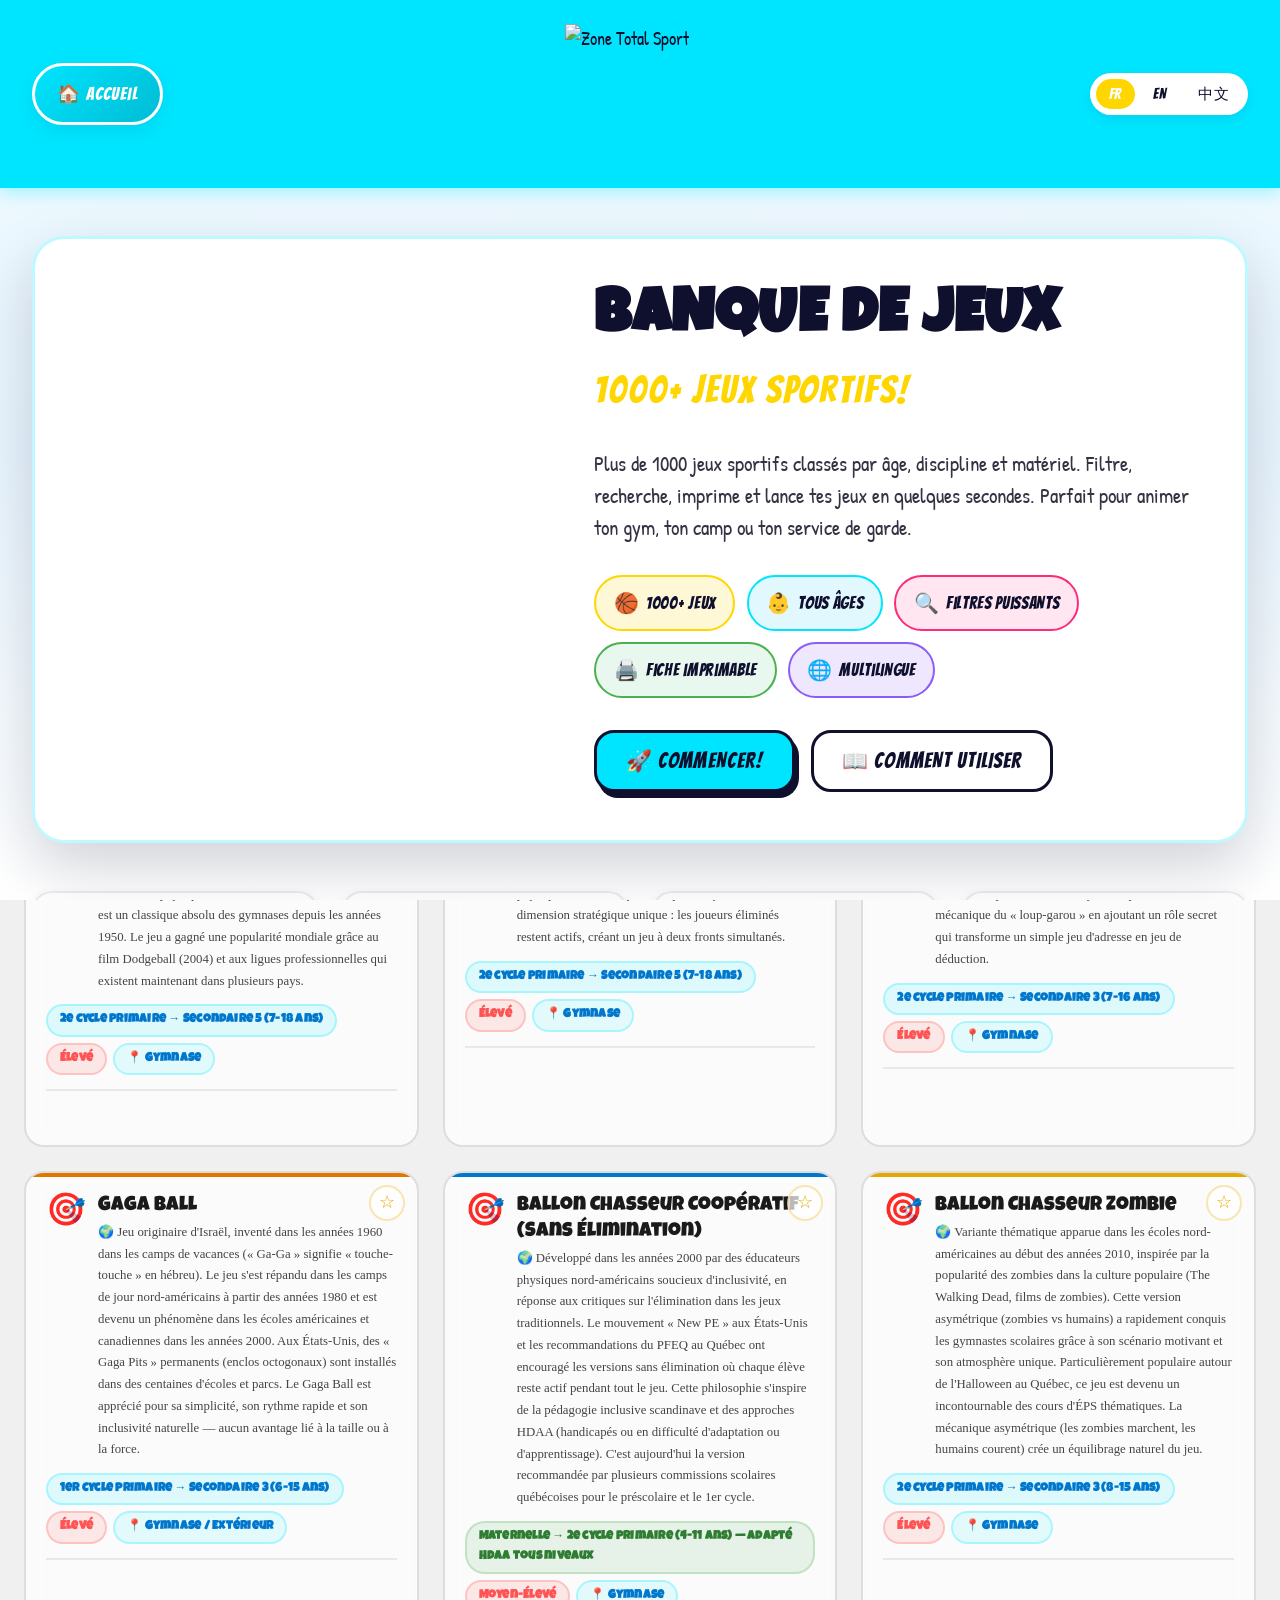
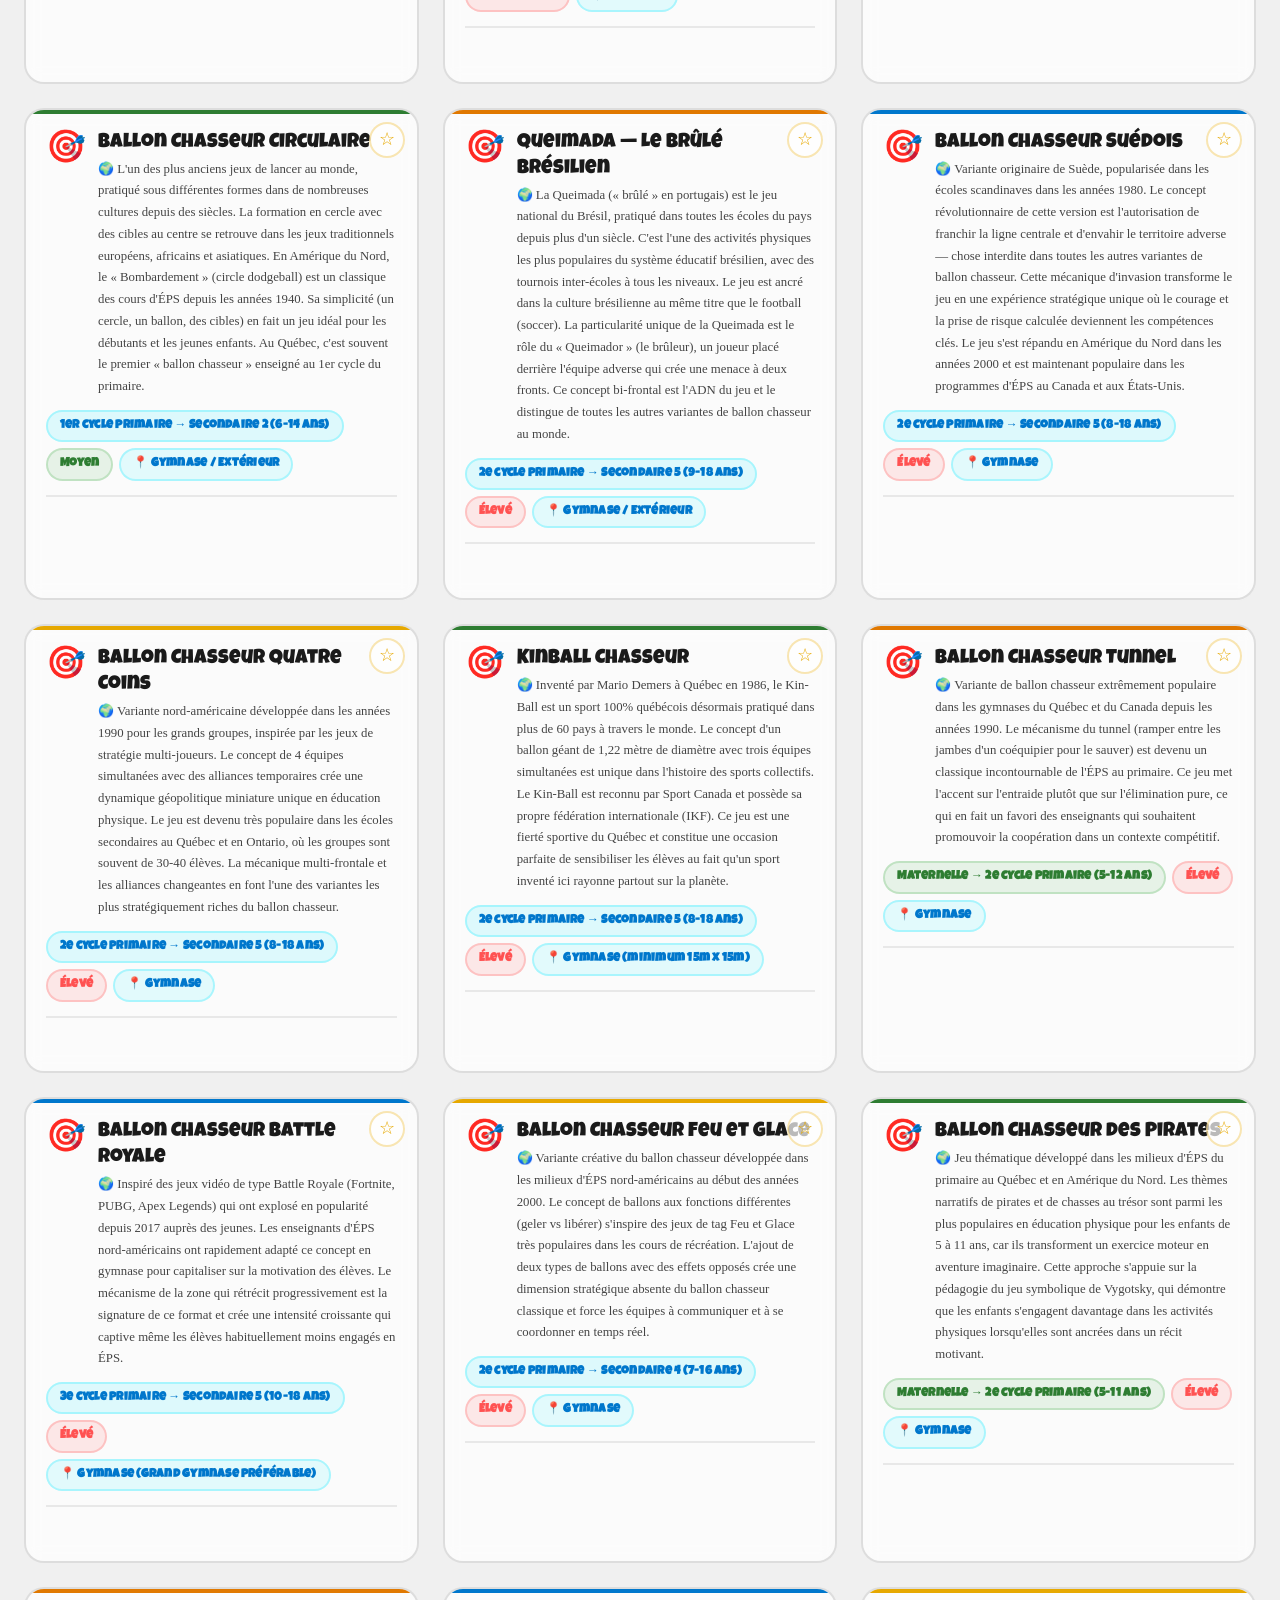
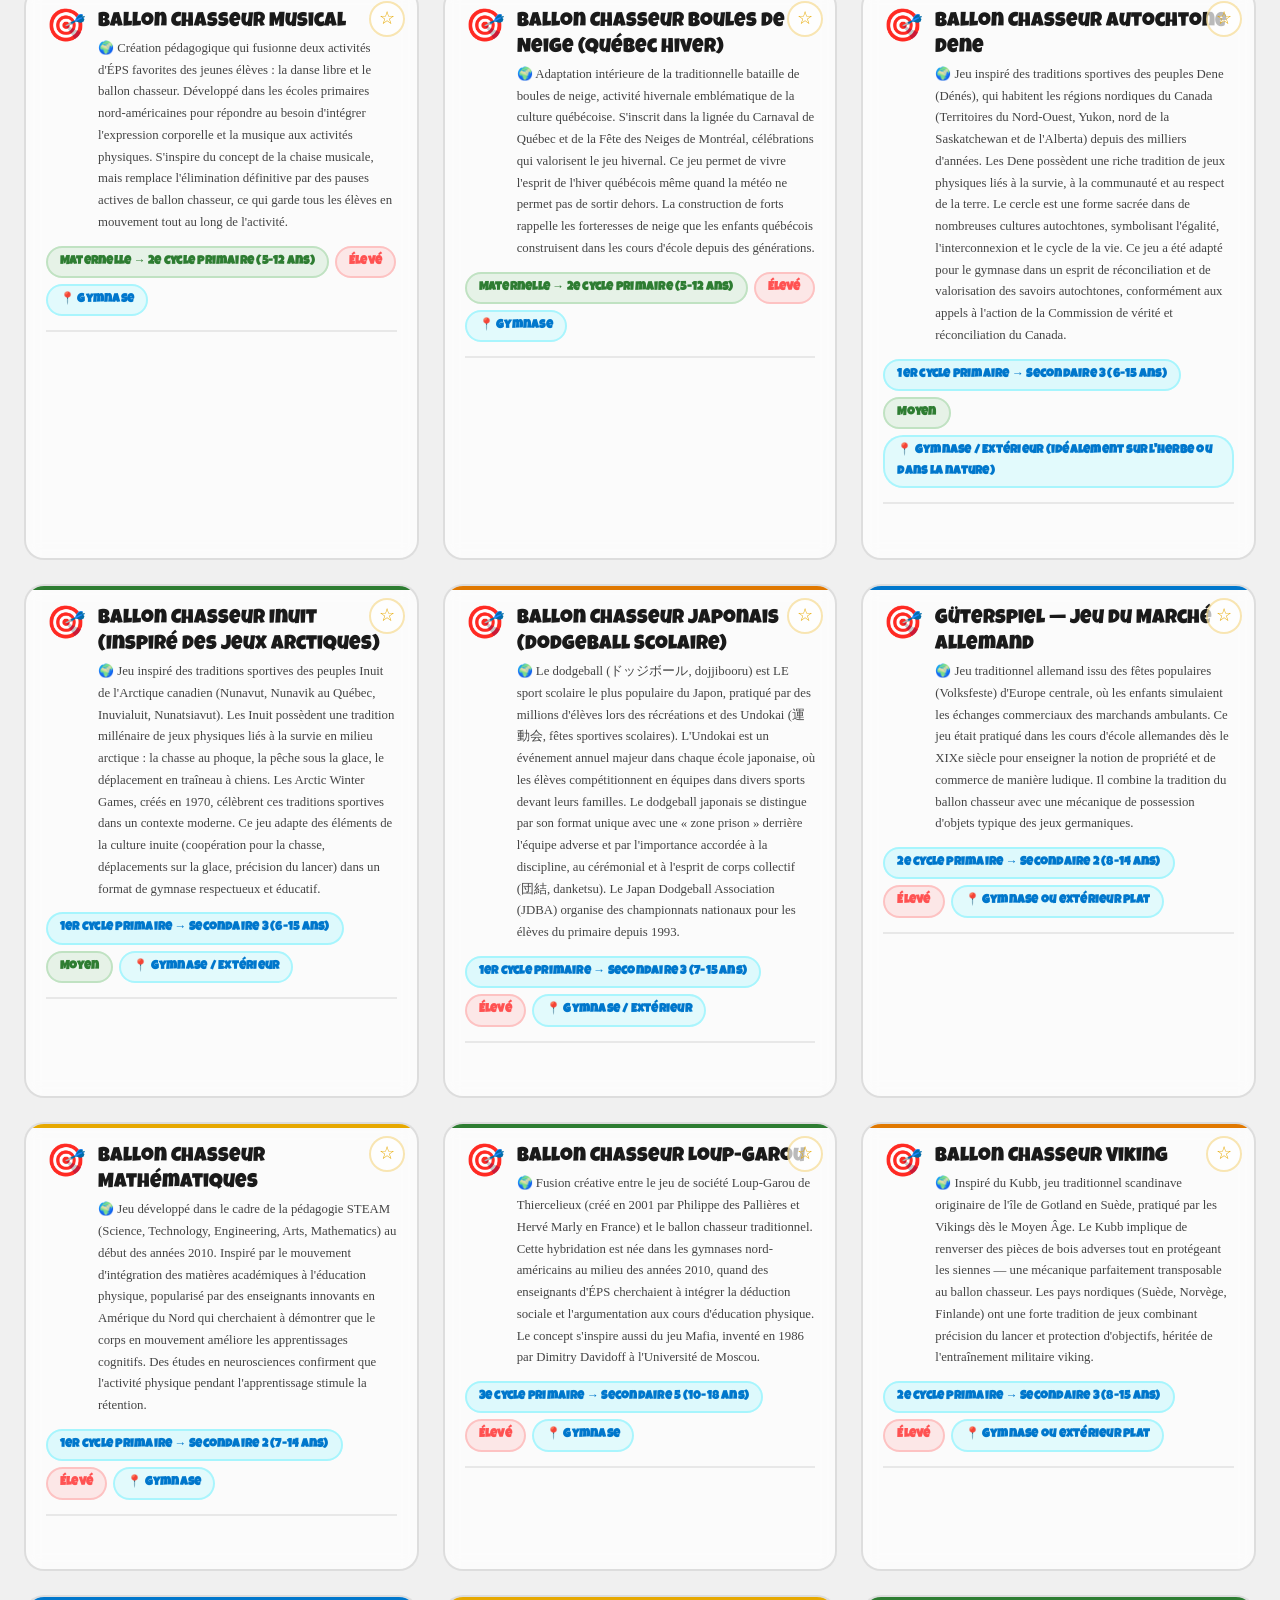
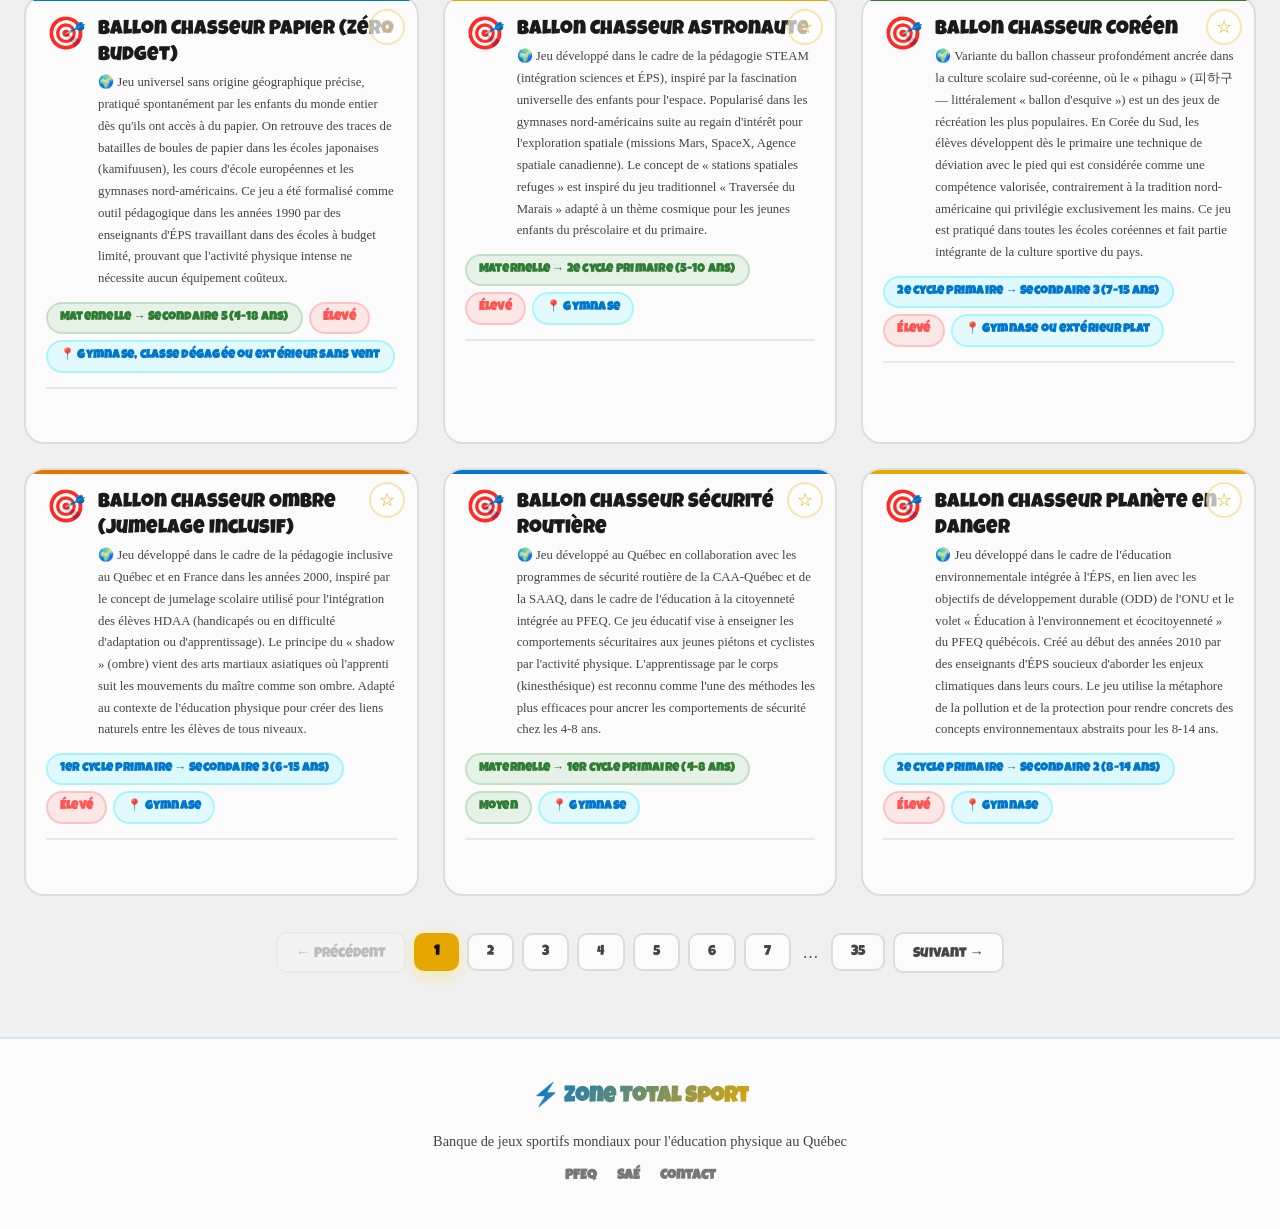
==== commit 0ee6e39d: "Header: nouveau logo Zone Total Sport (bucheron + texte)" ====
--- a/index.html
+++ b/index.html
@@ -48,6 +48,10 @@
           <img src="https://zonetotalsport.ca/bucheron-jeux.png" alt="App" style="height:50px;border-radius:12px;filter:drop-shadow(2px 2px 4px rgba(0,0,0,0.3))">
           <h1 style="font-family:'Luckiest Guy',cursive;color:#fff;font-size:clamp(1.2rem,3vw,2rem);text-shadow:2px 2px 4px rgba(0,0,0,0.3);margin:0;letter-spacing:1px">BANQUE DE JEUX</h1>
         </div>
+        <div id="zts-auth-status" style="display:flex;align-items:center;gap:8px;min-width:fit-content">
+          <span id="zts-auth-label" style="font-family:'Schoolbell',cursive;color:#fff;font-size:0.85rem;opacity:0.9"></span>
+          <button id="zts-auth-btn" style="font-family:'Luckiest Guy',cursive;padding:6px 14px;border-radius:999px;border:2px solid rgba(255,255,255,0.5);background:rgba(255,255,255,0.15);color:#fff;font-size:0.8rem;cursor:pointer;white-space:nowrap;display:none" onclick="ztsAuthAction()"></button>
+        </div>
       </div>
     </header>
 
@@ -204,7 +208,8 @@
   accentColor: '#FFD600',
   homeUrl: 'https://zonetotalsport.ca',
   mascot: 'https://zonetotalsport.ca/bucheron-jeux.png',
-  logoIcon: 'https://zonetotalsport.ca/logo-zts.png',
+  logoIcon: 'https://zonetotalsport.ca/logo-zts-text.png',
+  logoWide: true,
   logoTitle: { fr: 'Banque de Jeux', en: 'Games Library', zh: '游戏库' },
   logoSub: 'Zone Total Sport',
   title: { fr: 'Banque de Jeux', en: 'Games Library', zh: '运动游戏库' },
@@ -234,7 +239,7 @@
   ctaStart: { label: { fr: 'Commencer!', en: 'Start!', zh: '开始!' } },
   ctaHelp: {
     label: { fr: 'Comment utiliser', en: 'How to use', zh: '使用说明' },
-    onClick: function () { window.open('https://zonetotalsport.ca/articles/jeux-guide.html', '_blank'); }
+    onClick: function () { window.open('https://zonetotalsport.ca/blog.html', '_blank'); }
   }
 };
 </script>
@@ -245,7 +250,9 @@
 <script src="https://www.gstatic.com/firebasejs/9.23.0/firebase-app-compat.js"></script>
 <script src="https://www.gstatic.com/firebasejs/9.23.0/firebase-auth-compat.js"></script>
 <script>
-(function(){var c={apiKey:'AIzaSyBoBxVP6g_ObKIJJ1jkviNFQ-wpJoWdjbA',authDomain:'zone-total-sport.firebaseapp.com',projectId:'zone-total-sport'};if(!firebase.apps.length)firebase.initializeApp(c);var o=document.createElement('div');o.id='zts-gate';o.innerHTML='<div style="position:fixed;inset:0;z-index:99999;background:rgba(0,0,0,0.85);display:flex;align-items:center;justify-content:center"><div style="background:#fff;border-radius:24px;padding:40px;max-width:440px;width:90%;text-align:center;box-shadow:0 25px 50px rgba(0,0,0,0.3)"><img src="https://zonetotalsport.ca/bucheron-basketball.png" style="width:120px;margin:0 auto 16px" alt=""><h2 style="font-family:Luckiest Guy,cursive;font-size:2rem;color:#1e293b;margin:0 0 4px">Zone Total Sport</h2><p style="font-family:Schoolbell,cursive;color:#64748b;margin:0 0 24px;font-size:1.1rem">Connecte-toi ou inscris-toi gratuitement pour acceder a cette ressource.</p><input id="zg-e" type="email" placeholder="Courriel" style="font-family:Schoolbell,cursive;width:100%;padding:14px 16px;border:2px solid #e2e8f0;border-radius:12px;margin-bottom:10px;font-size:1.1rem;box-sizing:border-box"><input id="zg-p" type="password" placeholder="Mot de passe" style="font-family:Schoolbell,cursive;width:100%;padding:14px 16px;border:2px solid #e2e8f0;border-radius:12px;margin-bottom:16px;font-size:1.1rem;box-sizing:border-box"><button id="zg-l" style="font-family:Luckiest Guy,cursive;width:100%;padding:14px;background:#4f46e5;color:#fff;border:none;border-radius:12px;font-size:1.1rem;cursor:pointer;margin-bottom:8px;letter-spacing:1px">Se connecter</button><button id="zg-s" style="font-family:Luckiest Guy,cursive;width:100%;padding:14px;background:#00BCD4;color:#fff;border:none;border-radius:12px;font-size:1.1rem;cursor:pointer;margin-bottom:8px;letter-spacing:1px">Creer un compte gratuit</button><button id="zg-g" style="font-family:Schoolbell,cursive;width:100%;padding:14px;background:#fff;color:#333;border:2px solid #e2e8f0;border-radius:12px;font-size:1.1rem;font-weight:700;cursor:pointer">Connexion Google</button><p id="zg-err" style="font-family:Schoolbell,cursive;color:#ef4444;font-size:.9rem;margin:12px 0 0;display:none"></p></div></div>';document.body.appendChild(o);var err=document.getElementById('zg-err');function se(m){err.textContent=m;err.style.display='block';}document.getElementById('zg-l').onclick=function(){var e=document.getElementById('zg-e').value,p=document.getElementById('zg-p').value;if(!e||!p){se('Remplis tous les champs');return;}firebase.auth().signInWithEmailAndPassword(e,p).catch(function(r){se(r.message);});};document.getElementById('zg-s').onclick=function(){var e=document.getElementById('zg-e').value,p=document.getElementById('zg-p').value;if(!e||!p){se('Remplis tous les champs');return;}firebase.auth().createUserWithEmailAndPassword(e,p).catch(function(r){se(r.message);});};document.getElementById('zg-g').onclick=function(){firebase.auth().signInWithPopup(new firebase.auth.GoogleAuthProvider()).catch(function(r){se(r.message);});};firebase.auth().onAuthStateChanged(function(u){var g=document.getElementById('zts-gate');if(u&&g)g.remove();});})();
+(function(){var c={apiKey:'AIzaSyBoBxVP6g_ObKIJJ1jkviNFQ-wpJoWdjbA',authDomain:'zone-total-sport.firebaseapp.com',projectId:'zone-total-sport'};if(!firebase.apps.length)firebase.initializeApp(c);var o=document.createElement('div');o.id='zts-gate';o.innerHTML='<div style="position:fixed;inset:0;z-index:99999;background:rgba(0,0,0,0.85);display:flex;align-items:center;justify-content:center"><div style="background:#fff;border-radius:24px;padding:40px;max-width:440px;width:90%;text-align:center;box-shadow:0 25px 50px rgba(0,0,0,0.3)"><img src="https://zonetotalsport.ca/bucheron-basketball.png" style="width:120px;margin:0 auto 16px" alt=""><h2 style="font-family:Luckiest Guy,cursive;font-size:2rem;color:#1e293b;margin:0 0 4px">Zone Total Sport</h2><p style="font-family:Schoolbell,cursive;color:#64748b;margin:0 0 24px;font-size:1.1rem">Connecte-toi ou inscris-toi gratuitement pour acceder a cette ressource.</p><input id="zg-e" type="email" placeholder="Courriel" style="font-family:Schoolbell,cursive;width:100%;padding:14px 16px;border:2px solid #e2e8f0;border-radius:12px;margin-bottom:10px;font-size:1.1rem;box-sizing:border-box"><input id="zg-p" type="password" placeholder="Mot de passe" style="font-family:Schoolbell,cursive;width:100%;padding:14px 16px;border:2px solid #e2e8f0;border-radius:12px;margin-bottom:16px;font-size:1.1rem;box-sizing:border-box"><button id="zg-l" style="font-family:Luckiest Guy,cursive;width:100%;padding:14px;background:#4f46e5;color:#fff;border:none;border-radius:12px;font-size:1.1rem;cursor:pointer;margin-bottom:8px;letter-spacing:1px">Se connecter</button><button id="zg-s" style="font-family:Luckiest Guy,cursive;width:100%;padding:14px;background:#00BCD4;color:#fff;border:none;border-radius:12px;font-size:1.1rem;cursor:pointer;margin-bottom:8px;letter-spacing:1px">Creer un compte gratuit</button><button id="zg-g" style="font-family:Schoolbell,cursive;width:100%;padding:14px;background:#fff;color:#333;border:2px solid #e2e8f0;border-radius:12px;font-size:1.1rem;font-weight:700;cursor:pointer">Connexion Google</button><p id="zg-err" style="font-family:Schoolbell,cursive;color:#ef4444;font-size:.9rem;margin:12px 0 0;display:none"></p></div></div>';document.body.appendChild(o);var err=document.getElementById('zg-err');function se(m){err.textContent=m;err.style.display='block';}document.getElementById('zg-l').onclick=function(){var e=document.getElementById('zg-e').value,p=document.getElementById('zg-p').value;if(!e||!p){se('Remplis tous les champs');return;}firebase.auth().signInWithEmailAndPassword(e,p).catch(function(r){se(r.message);});};document.getElementById('zg-s').onclick=function(){var e=document.getElementById('zg-e').value,p=document.getElementById('zg-p').value;if(!e||!p){se('Remplis tous les champs');return;}firebase.auth().createUserWithEmailAndPassword(e,p).catch(function(r){se(r.message);});};document.getElementById('zg-g').onclick=function(){firebase.auth().signInWithPopup(new firebase.auth.GoogleAuthProvider()).catch(function(r){se(r.message);});};firebase.auth().onAuthStateChanged(function(u){var g=document.getElementById('zts-gate');if(u&&g)g.remove();ztsUpdateAuthUI(u);});})();
+function ztsUpdateAuthUI(u){var l=document.getElementById('zts-auth-label'),b=document.getElementById('zts-auth-btn');if(!l||!b)return;if(u){var name=u.displayName||u.email.split('@')[0];l.textContent='\u{1F464} '+name;b.textContent='Deconnexion';b.style.display='inline-block';b.style.background='rgba(255,255,255,0.15)';b.style.borderColor='rgba(255,255,255,0.5)';}else{l.textContent='';b.textContent='Se connecter';b.style.display='inline-block';b.style.background='rgba(255,255,255,0.25)';b.style.borderColor='#fff';}}
+function ztsAuthAction(){var u=firebase.auth().currentUser;if(u){firebase.auth().signOut().then(function(){location.reload();});}else{location.reload();}}
 </script>
 </body>
 </html>
--- a/zts-landing.css
+++ b/zts-landing.css
@@ -136,6 +136,17 @@
   flex-shrink: 0;
 }
 
+.zts-landing-logo--wide { gap: 0; }
+.zts-landing-logo-icon--wide {
+  width: auto;
+  height: 140px;
+  max-width: 100%;
+  object-fit: contain;
+}
+@media (max-width: 640px) {
+  .zts-landing-logo-icon--wide { height: 90px; }
+}
+
 .zts-landing-logo-text {
   display: flex;
   flex-direction: column;
@@ -414,6 +425,23 @@
 @keyframes zts-bounce {
   0%, 100% { transform: translateY(0); }
   50% { transform: translateY(-14px); }
+}
+
+/* Flash highlight au clic "Comment utiliser" */
+.zts-landing-flash {
+  animation: zts-flash 1.6s ease-out;
+}
+@keyframes zts-flash {
+  0%   { box-shadow: 0 0 0 0 rgba(0, 229, 255, 0); }
+  20%  { box-shadow: 0 0 0 16px rgba(0, 229, 255, 0.4); }
+  100% { box-shadow: 0 0 0 0 rgba(0, 229, 255, 0); }
+}
+.zts-landing-flash .zts-landing-feature-card {
+  animation: zts-card-pulse 1.6s ease-out;
+}
+@keyframes zts-card-pulse {
+  0%, 100% { transform: scale(1); }
+  30%      { transform: scale(1.04); }
 }
 
 /* ==========================================================================
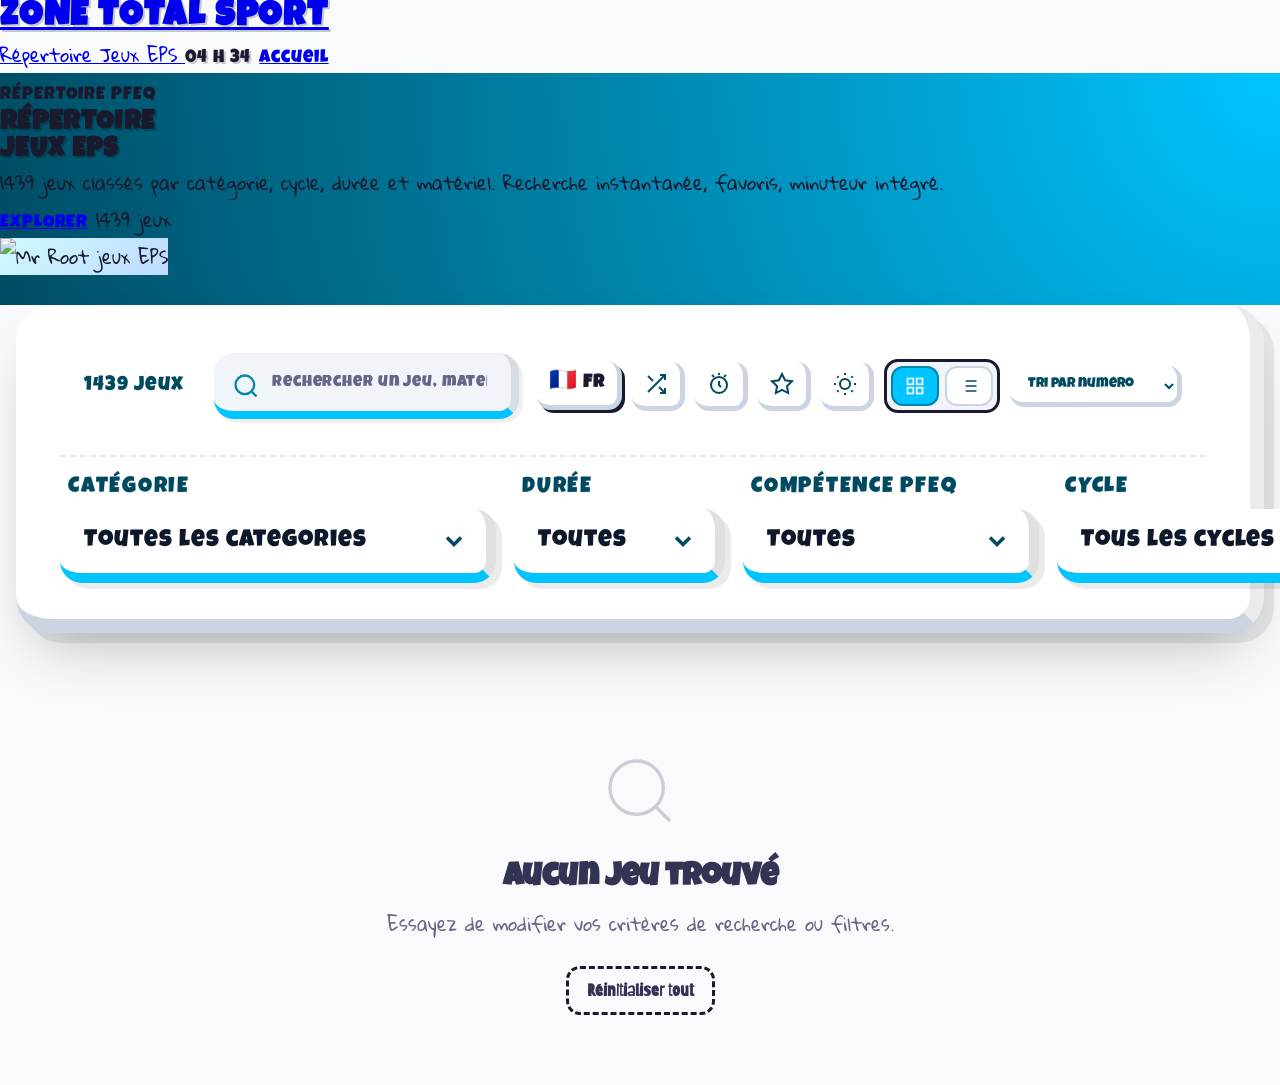
==== commit 9bd1a194: "feat: merge 449 PFEQ + 1040 mondiaux = 1439 jeux + UI style ZTS - Fusion deduplication par titre nor" ====
--- a/index.html
+++ b/index.html
@@ -1,258 +1,626 @@
 <!DOCTYPE html>
-<html lang="fr">
+<html lang="fr" data-theme="light" data-lang="fr">
 <head>
   <meta charset="UTF-8">
   <meta name="viewport" content="width=device-width, initial-scale=1.0">
-  <title>⚡ Jeux Sportifs Mondiaux — Zone Total Sport</title>
-  <meta name="description" content="Banque mondiale de jeux sportifs pour l'éducation physique — Zone Total Sport">
+  <title>Répertoire de Jeux EPS | 1439 Jeux - Banque mondiale</title>
+  <link rel="icon" type="image/png" href="favicon.png">
+  <link rel="apple-touch-icon" href="favicon.png">
   <link rel="preconnect" href="https://fonts.googleapis.com">
   <link rel="preconnect" href="https://fonts.gstatic.com" crossorigin>
-  <link href="https://fonts.googleapis.com/css2?family=Luckiest+Guy&family=Bangers&family=Schoolbell&display=swap" rel="stylesheet">
-  <style>.hidden{display:none!important}</style>
-  <link rel="stylesheet" href="style.css">
-  <!-- ZTS Landing Template -->
-  <link href="https://fonts.googleapis.com/css2?family=Luckiest+Guy&family=Bangers&family=Schoolbell&family=Patrick+Hand&display=swap" rel="stylesheet">
-  <link rel="stylesheet" href="zts-landing.css">
+  <link href="https://fonts.googleapis.com/css2?family=Inter:wght@300;400;500;600;700;800&family=Luckiest+Guy&family=Bangers&family=Gloria+Hallelujah&family=Swanky+and+Moo+Moo&family=The+Girl+Next+Door&family=Love+Ya+Like+A+Sister&family=Kranky&display=swap" rel="stylesheet">
+  <link rel="stylesheet" href="styles.css">
+  <script src="https://cdn.tailwindcss.com"></script>
+  <script src="https://unpkg.com/lucide@latest"></script>
+  <script>
+  tailwind.config={theme:{extend:{colors:{ztsBlue:'#00C4FF',ztsYellow:'#FFF000',ztsDarkBlue:'#0086AD',ztsDeep:'#004A61',pink:'#FF2A7A'},fontFamily:{lucky:['"Luckiest Guy"','cursive']}}}}
+  </script>
+  <style>
+    @font-face{font-family:'LuckiestGuyZTS';src:local('Luckiest Guy');unicode-range:U+0020-007F}
+    @font-face{font-family:'LuckiestGuyZTS';src:local('Bangers');unicode-range:U+00A0-024F,U+1E00-1EFF,U+2000-206F;size-adjust:92%}
+    .font-lucky{font-family:'LuckiestGuyZTS','Luckiest Guy','Bangers',cursive;letter-spacing:.05em}
+    .hero-gradient{background:radial-gradient(circle at top right,#00C4FF,#0086AD,#004A61)}
+    @keyframes ztsfloat{0%,100%{transform:translateY(0)}50%{transform:translateY(-12px)}}
+    .animate-float{animation:ztsfloat 3s ease-in-out infinite}
+    .text-outline{text-shadow:2px 2px 0px rgba(0,0,0,.2)}
+    /* Push existing toolbar below new ZTS header */
+    body>header.header{position:sticky;top:64px;z-index:40}
+    @media(min-width:768px){body>header.header{top:76px}}
+
+    /* === Body white + chunky colored game cards (style omnigroupe) === */
+    body{background:#f8fafc!important}
+    .main-layout{background:#f8fafc}
+    .content,.stats-bar{background:transparent!important}
+    /* Sidebar masquée — filtres déplacés en haut */
+    .sidebar,.menu-toggle,.sidebar-overlay{display:none!important}
+    .main-layout{grid-template-columns:1fr!important;display:block!important;margin-top:0!important;min-height:0!important}
+    .content{margin-left:0!important;max-width:100%!important;padding:0!important;flex:none!important}
+    .game-grid{display:grid!important;grid-template-columns:repeat(2,1fr)!important;gap:24px!important;padding:24px!important;max-width:1700px!important;margin:0 auto!important}
+    @media(min-width:640px){.game-grid{grid-template-columns:repeat(3,1fr)!important}}
+    @media(min-width:1024px){.game-grid{grid-template-columns:repeat(4,1fr)!important}}
+    @media(min-width:1280px){.game-grid{grid-template-columns:repeat(5,1fr)!important}}
+    .game-card{aspect-ratio:1/1!important;min-height:0!important}
+    .game-card .card-number{font-size:16px!important;padding:5px 14px!important}
+    .game-card .card-title{font-size:24px!important;line-height:1.05!important;margin:8px 0 12px!important}
+    .game-card .card-but{font-size:16px!important;line-height:1.35!important;-webkit-line-clamp:3!important}
+    .game-card .card-tag{font-size:12px!important;padding:5px 12px!important}
+    .game-card .card-fav{width:42px!important;height:42px!important;font-size:22px!important}
+    .game-card .card-bottom{padding:14px 18px!important}
+    .game-card .card-top{padding:20px 20px 12px!important}
+
+    /* Cacher entièrement l'ancienne toolbar colorée — search + boutons réinjectés dans la stats-bar */
+    body>header.header{display:none!important}
+    /* Stats bar XL avec barre de recherche centrée + boutons à droite */
+    /* Wrapper qui contient stats-bar + filtres dans UNE seule grande carte chunky qui empiète sur le hero */
+    #ztsControlCard{
+      max-width:1700px;width:calc(100% - 32px);
+      margin:-110px auto 0;position:relative;z-index:100;
+      background:#fff;border-radius:36px;
+      border:none;
+      border-bottom:14px solid #cbd5e1;border-right:14px solid rgba(0,0,0,.08);
+      box-shadow:10px 10px 0 rgba(0,0,0,.08), 0 30px 60px -20px rgba(0,0,0,.25);
+      padding:32px 44px 36px;display:flex;flex-direction:column;gap:20px
+    }
+    /* Réduire shadow droite des selects pour rester dans la case */
+    #ztsFilterBar .zts-filter:last-child select{border-right-width:6px!important;box-shadow:3px 6px 0 rgba(0,0,0,.06)!important}
+    /* Hide hero floating badge + image overflow so they don't compete with the control card */
+    body > section.hero-gradient .animate-float{display:none!important}
+    body > section.hero-gradient{padding-bottom:140px!important}
+    @media(max-width:900px){#ztsControlCard{margin:-60px 16px 0;padding:20px;border-radius:28px;border-bottom-width:10px;border-right-width:10px}}
+    .stats-bar{display:flex!important;align-items:center!important;gap:18px!important;padding:0!important;background:transparent!important;border:none!important;box-shadow:none!important;margin:0!important;flex-wrap:wrap!important}
+    .stats-left{flex:0 0 auto!important;display:flex!important;align-items:center!important;gap:12px!important}
+    .stats-right{flex:0 0 auto!important;display:flex!important;align-items:center!important;gap:10px!important;margin-left:auto!important}
+    .results-count{font-size:28px!important;color:#004A61!important;font-family:'Luckiest Guy',cursive!important;letter-spacing:.05em!important;white-space:nowrap!important}
+    /* Barre de recherche injectée — au centre */
+    #ztsSearchHost{flex:1!important;min-width:280px!important;position:relative!important}
+    #ztsSearchHost .search-icon{position:absolute!important;left:18px!important;top:50%!important;transform:translateY(-50%)!important;width:28px!important;height:28px!important;color:#0086AD!important;pointer-events:none!important}
+    #ztsSearchHost .search-input{width:100%!important;font-family:'Luckiest Guy',cursive!important;font-size:22px!important;letter-spacing:.04em!important;background:#f1f5f9!important;color:#0f172a!important;border:none!important;border-bottom:8px solid #00C4FF!important;border-right:8px solid rgba(0,0,0,.1)!important;border-radius:20px!important;padding:18px 24px 18px 58px!important;outline:none!important;box-shadow:4px 4px 0 rgba(0,0,0,.06)!important}
+    #ztsSearchHost .search-input:focus{background:#fff!important;border-bottom-color:#FFFA00!important}
+    #ztsSearchHost .search-clear{position:absolute!important;right:14px!important;top:50%!important;transform:translateY(-50%)!important;background:#FF2A7A!important;color:#fff!important;border:none!important;width:36px!important;height:36px!important;border-radius:999px!important;font-size:22px!important;cursor:pointer!important;display:none!important;align-items:center!important;justify-content:center!important}
+    #ztsSearchHost .search-input:not(:placeholder-shown) ~ .search-clear{display:flex!important}
+    /* Boutons d'actions à droite */
+    .stats-right .header-btn,.stats-right .lang-toggle{background:#fff!important;border:none!important;border-bottom:5px solid #cbd5e1!important;border-right:5px solid #cbd5e1!important;border-radius:14px!important;padding:10px 12px!important;color:#004A61!important;cursor:pointer!important;display:inline-flex!important;align-items:center!important;gap:6px!important;font-family:'Luckiest Guy',cursive!important;font-size:14px!important;transition:transform .15s,background .15s!important}
+    .stats-right .header-btn:hover,.stats-right .lang-toggle:hover{background:#FFFA00!important;transform:translateY(-1px)!important}
+    .stats-right .header-btn svg{width:24px!important;height:24px!important}
+    .stats-right .header-btn .fav-count{background:#FF2A7A!important;color:#fff!important;font-size:11px!important;border-radius:999px!important;padding:2px 7px!important;margin-left:4px!important}
+    .stats-right .view-toggle{display:flex!important;gap:6px!important;background:#f1f5f9!important;padding:4px!important;border-radius:14px!important}
+    .stats-right .view-btn{padding:8px 12px!important;font-size:12px!important}
+    .stats-right .sort-select{font-family:'Luckiest Guy',cursive!important;font-size:14px!important;padding:10px 14px!important;border:none!important;border-bottom:5px solid #cbd5e1!important;border-right:5px solid #cbd5e1!important;border-radius:14px!important;background:#fff!important;color:#004A61!important;cursor:pointer!important}
+
+    /* Filter bar en haut — XL pour TBI */
+    #ztsFilterBar{margin:0;padding:0;display:grid;grid-template-columns:repeat(2,1fr);gap:18px;border-top:2px dashed #e2e8f0;padding-top:20px}
+    @media(min-width:640px){#ztsFilterBar{grid-template-columns:repeat(3,1fr)}}
+    @media(min-width:1024px){#ztsFilterBar{grid-template-columns:repeat(5,1fr)}}
+    .zts-filter{display:flex;flex-direction:column;gap:10px}
+    .zts-filter label{font-family:'Luckiest Guy',cursive;font-size:22px;letter-spacing:.08em;color:#004A61;text-transform:uppercase;padding-left:8px;text-shadow:1px 1px 0 rgba(0,0,0,.06)}
+    .zts-filter select{
+      font-family:'Luckiest Guy',cursive;font-size:24px;letter-spacing:.04em;
+      background:#fff;color:#0f172a;
+      border:none;border-bottom:10px solid #00C4FF;border-right:10px solid rgba(0,0,0,.12);
+      border-radius:22px;padding:20px 24px;cursor:pointer;outline:none;
+      box-shadow:6px 6px 0 rgba(0,0,0,.08);
+      transition:transform .15s,border-color .15s;
+      appearance:none;-webkit-appearance:none;
+      background-image:url("data:image/svg+xml;utf8,<svg xmlns='http://www.w3.org/2000/svg' width='28' height='28' viewBox='0 0 24 24' fill='none' stroke='%23004A61' stroke-width='3'><polyline points='6 9 12 15 18 9'/></svg>");
+      background-repeat:no-repeat;background-position:right 18px center;padding-right:54px
+    }
+    .zts-filter select:hover{transform:translateY(-2px)}
+    .zts-filter select:focus{border-bottom-color:#FFFA00}
+    .game-card{
+      background:var(--cat,#0086AD)!important;color:#fff!important;
+      border-radius:28px!important;overflow:hidden!important;
+      border:none!important;border-bottom:12px solid rgba(0,0,0,0.18)!important;border-right:12px solid rgba(0,0,0,0.18)!important;
+      box-shadow:6px 6px 0 rgba(0,0,0,0.08)!important;
+      transition:transform .2s,box-shadow .2s!important;cursor:pointer!important;
+      display:flex!important;flex-direction:column!important;min-height:240px!important;padding:0!important
+    }
+    .game-card:hover{transform:translateY(-4px)!important;box-shadow:6px 10px 0 rgba(0,0,0,0.12)!important}
+    .game-card .card-category-bar{display:none!important}
+    .game-card .card-top{padding:20px 20px 12px!important;flex:1!important;display:flex!important;flex-direction:column!important;background:transparent!important}
+    .game-card .card-number{align-self:flex-end!important;background:rgba(0,0,0,0.3)!important;color:#fff!important;font-family:'Luckiest Guy',cursive!important;letter-spacing:.05em!important;padding:4px 12px!important;border-radius:12px!important;font-size:13px!important;margin-bottom:12px!important}
+    .game-card .card-title{font-family:'Luckiest Guy','Bangers',cursive!important;letter-spacing:.04em!important;font-size:22px!important;line-height:1.05!important;text-shadow:2px 2px 0 rgba(0,0,0,.2)!important;text-transform:uppercase!important;color:#fff!important;margin:0 0 10px!important}
+    .game-card .card-but{font-family:'Gloria Hallelujah',cursive!important;color:rgba(255,255,255,.95)!important;font-size:15px!important;line-height:1.35!important;-webkit-line-clamp:3!important;display:-webkit-box!important;-webkit-box-orient:vertical!important;overflow:hidden!important}
+    /* Apply Gloria Hallelujah to ALL body text in app */
+    body,.modal,.modal *,.detail-section *,.detail-meta,.fav-list-item,.search-input,.sidebar,.category-btn,.cat-name,.material-tag,.tag,.detail-section li{font-family:'Gloria Hallelujah',cursive}
+    /* Keep Luckiest Guy on titles/buttons */
+    .font-lucky,h1,h2,h3,h4,.detail-title,.detail-section-title,.detail-number,.detail-cat-badge,.detail-fav-btn,.card-title,.card-number,.card-tag,.material-tag,.comp-badge,.results-count,.sort-select,.view-btn,.btn-reset,.search-input::placeholder{font-family:'Luckiest Guy','Bangers',cursive!important}
+    .search-input{font-family:'Gloria Hallelujah',cursive!important;font-size:18px!important}
+    .game-card .card-bottom{background:#fff!important;color:#1e293b!important;padding:14px 20px!important;display:flex!important;align-items:center!important;justify-content:space-between!important;gap:8px!important;border:none!important}
+    .game-card .card-tags{display:flex!important;gap:6px!important;flex-wrap:wrap!important}
+    .game-card .card-tag{font-family:'Luckiest Guy',cursive!important;letter-spacing:.05em!important;font-size:11px!important;padding:4px 10px!important;border-radius:999px!important;background:#f1f5f9!important;color:#475569!important;text-transform:uppercase!important;border:none!important}
+    .game-card .card-tag.duration{background:var(--cat,#0086AD)!important;color:#fff!important}
+    .game-card .card-fav{background:#f1f5f9!important;border:none!important;font-size:20px!important;width:36px!important;height:36px!important;border-radius:999px!important;cursor:pointer!important;color:#FFD000!important;display:flex!important;align-items:center!important;justify-content:center!important}
+    .game-card .card-fav:hover{background:#FFD000!important;color:#fff!important}
+
+    /* List view = same look but full width */
+    .game-grid.list-view{grid-template-columns:1fr!important}
+    .game-grid.list-view .game-card{min-height:auto!important;flex-direction:row!important}
+    .game-grid.list-view .game-card .card-top{padding:16px 20px!important}
+    .game-grid.list-view .game-card .card-bottom{flex-direction:column!important;justify-content:center!important;min-width:160px!important}
+
+    /* Stats bar lighter */
+    .stats-bar{padding:16px 24px!important}
+    .results-count{font-family:'Luckiest Guy',cursive!important;color:#004A61!important;font-size:20px!important;letter-spacing:.05em!important}
+    .sort-select,.view-btn{background:#fff!important;color:#004A61!important;border:2px solid #cbd5e1!important;border-radius:12px!important;font-family:'Luckiest Guy',cursive!important}
+    .view-btn.active{background:#00C4FF!important;color:#fff!important;border-color:#0086AD!important}
+
+    /* === Modal détail XXL pour TBI === */
+    .modal-overlay{padding:16px!important;align-items:flex-start!important}
+    .modal{max-width:1400px!important;width:96vw!important;background:#fff!important;border:none!important;border-bottom:14px solid var(--cat,#0086AD)!important;border-right:14px solid rgba(0,0,0,.1)!important;border-radius:32px!important;box-shadow:0 30px 80px rgba(0,0,0,.4)!important;color:#0f172a!important}
+    .modal-close{width:60px!important;height:60px!important;font-size:28px!important;background:#FF2A7A!important;border:4px solid #fff!important;top:20px!important;right:20px!important}
+    .detail-category-bar{height:18px!important;border-radius:32px 32px 0 0!important}
+    .detail-header{padding:50px 50px 30px!important;background:#fff!important}
+    .detail-meta{gap:18px!important;margin-bottom:18px!important;display:flex!important;flex-wrap:wrap!important;align-items:center!important}
+    .detail-number{font-family:'Luckiest Guy',cursive!important;font-size:36px!important;background:var(--cat,#0086AD)!important;color:#fff!important;padding:8px 22px!important;border-radius:20px!important;text-shadow:2px 2px 0 rgba(0,0,0,.2)!important;box-shadow:4px 4px 0 rgba(0,0,0,.1)!important}
+    .detail-cat-badge{font-family:'Luckiest Guy',cursive!important;font-size:20px!important;padding:10px 22px!important;border-radius:18px!important;letter-spacing:.05em!important}
+    .detail-fav-btn{font-family:'Luckiest Guy',cursive!important;font-size:18px!important;padding:10px 22px!important;border-radius:18px!important;background:#FFD000!important;color:#004A61!important;border:none!important;cursor:pointer!important}
+    .detail-title{font-family:'Luckiest Guy','Bangers',cursive!important;font-size:64px!important;line-height:1!important;letter-spacing:.04em!important;color:#0f172a!important;text-transform:uppercase!important;margin:14px 0 0!important;text-shadow:none!important}
+    .detail-sections{padding:20px 50px 60px!important;background:#fff!important;display:grid!important;grid-template-columns:repeat(3,1fr)!important;gap:24px!important}
+    .detail-section.section-full{grid-column:1 / -1!important}
+    .detail-section.section-third{grid-column:span 1!important}
+    @media(max-width:900px){.detail-sections{grid-template-columns:1fr!important}.detail-section.section-third{grid-column:1 / -1!important}}
+    .detail-print-btn{grid-column:1 / -1!important;justify-self:start!important}
+    .detail-section{background:#f8fafc!important;border-radius:24px!important;padding:28px 32px!important;border-bottom:8px solid var(--cat,#0086AD)!important;border-right:8px solid rgba(0,0,0,.06)!important;color:#1e293b!important}
+    .detail-section-title{font-family:'Luckiest Guy',cursive!important;font-size:28px!important;color:var(--cat,#0086AD)!important;margin-bottom:14px!important;letter-spacing:.05em!important;text-transform:uppercase!important;border-bottom:none!important}
+    .detail-section p,.detail-section li{font-size:21px!important;line-height:1.55!important;color:#334155!important;font-family:'Gloria Hallelujah',cursive!important}
+    .detail-section ol,.detail-section ul{padding-left:24px!important}
+    .detail-section li{margin-bottom:10px!important}
+    .competency-grid{display:grid!important;gap:14px!important}
+    .comp-item{font-size:20px!important;line-height:1.4!important;color:#1e293b!important;padding:10px 0!important}
+    .comp-badge{font-family:'Luckiest Guy',cursive!important;padding:6px 14px!important;border-radius:12px!important;color:#fff!important;font-size:18px!important;margin-right:10px!important}
+    .comp-badge.c1{background:#FF2D2D!important}.comp-badge.c2{background:#0088FF!important}.comp-badge.c3{background:#00D26A!important}.comp-badge.ct{background:#8B2FC9!important}
+    .material-tags,.detail-section .tag-list{display:flex!important;gap:10px!important;flex-wrap:wrap!important}
+    .material-tag{background:#fff!important;color:#004A61!important;border:3px solid var(--cat,#0086AD)!important;padding:8px 18px!important;border-radius:14px!important;font-family:'Luckiest Guy',cursive!important;font-size:18px!important;letter-spacing:.04em!important}
+    .detail-print-btn{
+      width:100%!important;font-size:24px!important;padding:22px!important;border-radius:20px!important;
+      font-family:'Luckiest Guy',cursive!important;letter-spacing:.08em!important;text-transform:uppercase!important;
+      background:#FFFA00!important;color:#004A61!important;border:none!important;
+      border-bottom:10px solid rgba(0,0,0,.15)!important;border-right:10px solid rgba(0,0,0,.15)!important;
+      box-shadow:6px 6px 0 rgba(0,0,0,.08)!important;
+      display:flex!important;align-items:center!important;justify-content:center!important;gap:14px!important;
+      cursor:pointer!important;transition:transform .15s,background .15s!important;margin-top:12px!important
+    }
+    .detail-print-btn svg{width:28px!important;height:28px!important}
+    .detail-print-btn:hover{background:#fff!important;transform:translateY(-2px)!important}
+
+    /* === SIDEBAR style ZTS clair === */
+    .sidebar,.sidebar-content{background:#fff!important;color:#0f172a!important;border-right:none!important}
+    .sidebar{box-shadow:6px 0 20px rgba(0,0,0,.06)!important}
+    .sidebar-section{padding:20px 16px!important;border-bottom:none!important}
+    .sidebar-section + .sidebar-section{border-top:2px dashed #e2e8f0!important}
+    .sidebar-title{font-family:'Luckiest Guy',cursive!important;font-size:22px!important;letter-spacing:.05em!important;color:#004A61!important;text-transform:uppercase!important;margin-bottom:14px!important;border-bottom:none!important;padding:0!important}
+    .category-list,.duration-list,.competence-list,.cycle-list,.material-list{display:flex!important;flex-direction:column!important;gap:10px!important}
+    /* Pills */
+    .category-btn,.duration-btn,.competence-btn,.cycle-btn,.material-filter-btn{
+      background:#f1f5f9!important;color:#1e293b!important;
+      border:none!important;border-bottom:5px solid #cbd5e1!important;border-right:5px solid #cbd5e1!important;
+      border-radius:18px!important;padding:12px 16px!important;
+      display:flex!important;align-items:center!important;gap:10px!important;
+      font-family:'Gloria Hallelujah',cursive!important;font-size:16px!important;
+      cursor:pointer!important;transition:transform .15s,background .15s!important;text-align:left!important
+    }
+    .category-btn:hover,.duration-btn:hover,.competence-btn:hover,.cycle-btn:hover,.material-filter-btn:hover{background:#e2e8f0!important;transform:translateY(-1px)!important}
+    .category-btn .cat-icon{font-size:22px!important;flex-shrink:0!important}
+    .category-btn .cat-name{flex:1!important;font-family:'Gloria Hallelujah',cursive!important;font-size:16px!important;line-height:1.2!important;white-space:normal!important;overflow:visible!important;text-overflow:clip!important}
+    .category-btn .cat-count,.duration-btn .duration-count,.competence-btn .competence-count{background:#fff!important;color:#475569!important;font-family:'Luckiest Guy',cursive!important;font-size:13px!important;padding:3px 10px!important;border-radius:999px!important;border:2px solid #cbd5e1!important;letter-spacing:.05em!important}
+    /* Active state — colored */
+    .category-btn.active,.duration-btn.active,.competence-btn.active,.cycle-btn.active{color:#fff!important;border-bottom-color:rgba(0,0,0,.18)!important;border-right-color:rgba(0,0,0,.18)!important}
+    .category-btn.active .cat-count,.duration-btn.active .duration-count,.competence-btn.active .competence-count{background:rgba(0,0,0,.25)!important;color:#fff!important;border-color:transparent!important}
+    /* Per-category active color */
+    .category-btn.active[data-category="all"]{background:#0086AD!important}
+    .category-btn.active[data-category="ballons-chasseurs"]{background:#FF2D2D!important}
+    .category-btn.active[data-category="poursuites"]{background:#FF8C00!important}
+    .category-btn.active[data-category="ludiques"]{background:#00D26A!important}
+    .category-btn.active[data-category="collectifs"]{background:#0088FF!important}
+    .category-btn.active[data-category="opposition"]{background:#8B2FC9!important}
+    .category-btn.active[data-category="duels"]{background:#FFD000!important;color:#004A61!important}
+    .duration-btn.active,.competence-btn.active,.cycle-btn.active{background:#00C4FF!important}
+  </style>
+  <script>
+  // Set --cat var on modal when opening, based on game category
+  (function(){
+    const CAT_COLORS={'ballons-chasseurs':'#FF2D2D','poursuites':'#FF8C00','ludiques':'#00D26A','collectifs':'#0088FF','opposition':'#8B2FC9','duels':'#FFD000'};
+    const obs=new MutationObserver(()=>{
+      const m=document.querySelector('.modal-overlay.open .modal');
+      if(!m)return;
+      const bar=m.querySelector('.detail-category-bar');
+      if(!bar)return;
+      const cat=Array.from(bar.classList).find(c=>CAT_COLORS[c]);
+      if(cat)m.style.setProperty('--cat',CAT_COLORS[cat]);
+    });
+    document.addEventListener('DOMContentLoaded',()=>{
+      const ov=document.querySelector('.modal-overlay');
+      if(ov)obs.observe(ov,{attributes:true,childList:true,subtree:true});
+    });
+  })();
+  </script>
 </head>
 <body>
-  <!-- Gym background -->
-  <div id="gymBg" aria-hidden="true"></div>
-  <!-- Canvas background -->
-  <canvas id="bgCanvas"></canvas>
-
-  <!-- Loading screen -->
-  <div id="loading" class="loading-screen">
-    <div class="loading-content">
-      <div class="loading-logo">🏀</div>
-      <div class="loading-title">JEUX SPORTIFS MONDIAUX</div>
-      <div class="loading-subtitle">Zone Total Sport</div>
-      <div class="loading-spinner"></div>
-      <div class="loading-bar-container">
-        <div class="loading-bar" id="loading-bar"></div>
-      </div>
-      <div class="loading-text" id="loading-text">Chargement des jeux...</div>
+
+<!-- ZTS Header (logo / horloge centrée / bouton Accueil) -->
+<header class="bg-ztsBlue border-b-4 border-ztsDarkBlue sticky top-0 z-50 shadow-lg">
+  <div class="max-w-7xl mx-auto px-4 py-3 grid grid-cols-3 items-center gap-4">
+    <a href="https://zonetotalsport.ca/" class="flex flex-col items-start shrink-0 leading-none justify-self-start no-underline">
+      <h1 class="text-xl md:text-3xl font-lucky text-white text-outline leading-none m-0">
+        ZONE <span class="text-ztsYellow">TOTAL</span> SPORT
+      </h1>
+      <span class="hidden md:inline text-[10px] font-black text-ztsDeep uppercase tracking-[0.2em] leading-none mt-1" data-fr="Répertoire Jeux EPS" data-en="PE Game Library">Répertoire Jeux EPS</span>
+    </a>
+    <span id="ztsClock" class="font-lucky text-2xl md:text-3xl text-white text-outline tracking-wider px-3 py-1 rounded-xl bg-black/20 justify-self-center">09:41</span>
+    <a href="https://zonetotalsport.ca/" class="font-lucky text-base md:text-2xl uppercase px-4 md:px-6 py-2 md:py-3 rounded-2xl flex items-center gap-2 bg-ztsYellow text-ztsDeep shadow-[4px_4px_0px_0px_rgba(0,0,0,0.15)] hover:bg-white hover:scale-105 transition-all justify-self-end no-underline">
+      <i data-lucide="home" class="w-5 h-5 md:w-6 md:h-6"></i>
+      <span data-fr="Accueil" data-en="Home">Accueil</span>
+    </a>
+  </div>
+</header>
+<script>(function(){function t(){var e=document.getElementById('ztsClock');if(!e)return;var d=new Date();e.textContent=String(d.getHours()).padStart(2,'0')+' H '+String(d.getMinutes()).padStart(2,'0');}t();setInterval(t,15000);})();</script>
+
+<!-- Hero XXL -->
+<section class="relative hero-gradient pt-12 md:pt-16 pb-24 md:pb-32 overflow-hidden">
+  <div class="max-w-7xl mx-auto px-4 relative">
+    <div class="flex flex-col lg:flex-row items-center gap-10 lg:gap-12">
+      <div class="lg:w-1/2 text-white z-10 text-center lg:text-left">
+        <span class="inline-block bg-ztsYellow text-ztsDeep font-lucky px-5 py-1.5 rounded-xl text-sm mb-6 -rotate-2 shadow-lg" data-fr="RÉPERTOIRE PFEQ" data-en="PFEQ LIBRARY">RÉPERTOIRE PFEQ</span>
+        <h2 class="text-5xl md:text-7xl lg:text-8xl font-lucky mb-6 leading-[1] text-outline m-0" data-fr="RÉPERTOIRE<br><span class=&quot;text-ztsYellow&quot;>JEUX EPS</span>" data-en="PE GAME<br><span class=&quot;text-ztsYellow&quot;>LIBRARY</span>">RÉPERTOIRE<br><span class="text-ztsYellow">JEUX EPS</span></h2>
+        <p class="text-cyan-50 text-lg md:text-xl mb-10 leading-relaxed font-medium max-w-xl mx-auto lg:mx-0" data-fr="1439 jeux classés par catégorie, cycle, durée et matériel. Recherche instantanée, favoris, minuteur intégré." data-en="1439 games sorted by category, grade, duration and equipment. Instant search, favorites, built-in timer.">1439 jeux classés par catégorie, cycle, durée et matériel. Recherche instantanée, favoris, minuteur intégré.</p>
+        <div class="flex flex-wrap justify-center lg:justify-start items-center gap-5">
+          <a href="#gameGrid" class="bg-ztsYellow text-ztsDeep px-10 py-5 rounded-3xl font-lucky text-2xl md:text-3xl hover:bg-white hover:scale-105 transition-all shadow-[8px_8px_0px_0px_rgba(0,0,0,0.15)] uppercase no-underline" data-fr="EXPLORER" data-en="EXPLORE">EXPLORER</a>
+          <span class="flex items-center gap-2 bg-black/30 px-4 py-2 rounded-xl text-cyan-100 font-bold">
+            <i data-lucide="gamepad-2" class="w-5 h-5"></i> <span data-fr="1439 jeux" data-en="1439 games">1439 jeux</span>
+          </span>
+        </div>
+      </div>
+      <div class="lg:w-1/2 relative flex justify-center mt-10 lg:mt-0 w-full">
+        <div class="relative z-10 rounded-[3rem] overflow-hidden border-[10px] border-white shadow-2xl rotate-3 hover:rotate-0 transition-transform duration-700 max-w-md lg:max-w-full block">
+          <img src="https://zonetotalsport.ca/bucheron-jeux.png" alt="Mr Root jeux EPS" class="w-full h-[380px] md:h-[500px] object-cover" style="background:linear-gradient(135deg,#cffafe,#bfdbfe)">
+        </div>
+        <div class="absolute -bottom-8 -left-4 md:-bottom-10 md:-left-10 z-20 bg-white p-4 md:p-5 rounded-3xl shadow-2xl flex items-center gap-3 md:gap-4 border-2 border-ztsBlue animate-float">
+          <div class="bg-ztsBlue p-3 rounded-2xl text-white">
+            <i data-lucide="trophy" class="w-7 h-7 md:w-8 md:h-8"></i>
+          </div>
+          <div class="text-left">
+            <p class="font-lucky text-ztsBlue text-lg md:text-xl leading-none">JEUX</p>
+            <p class="text-[11px] font-black text-slate-400 uppercase tracking-tighter">PFEQ &bull; Primaire</p>
+          </div>
+        </div>
+      </div>
     </div>
   </div>
-
-  <!-- Main app -->
-  <div id="app" class="hidden">
-
-    <!-- Header fixe -->
-    <header style="background:linear-gradient(135deg,#00E5FF,#00B8D4);position:sticky;top:0;z-index:50;box-shadow:0 4px 20px rgba(0,0,0,0.3);padding:12px 16px">
-      <div style="max-width:1200px;margin:0 auto;display:flex;align-items:center;justify-content:space-between;flex-wrap:wrap;gap:8px">
-        <a href="https://zonetotalsport.ca" style="display:flex;align-items:center;gap:10px;text-decoration:none">
-          <img src="https://zonetotalsport.ca/bucheron-basketball.png" alt="Mascotte" style="height:50px;filter:drop-shadow(2px 2px 4px rgba(0,0,0,0.3))">
-          <span style="font-family:'Luckiest Guy',cursive;color:#fff;font-size:1rem;text-shadow:1px 1px 3px rgba(0,0,0,0.3)">🏠 Accueil</span>
-        </a>
-        <div style="flex:1;text-align:center;display:flex;align-items:center;justify-content:center;gap:10px">
-          <img src="https://zonetotalsport.ca/bucheron-jeux.png" alt="App" style="height:50px;border-radius:12px;filter:drop-shadow(2px 2px 4px rgba(0,0,0,0.3))">
-          <h1 style="font-family:'Luckiest Guy',cursive;color:#fff;font-size:clamp(1.2rem,3vw,2rem);text-shadow:2px 2px 4px rgba(0,0,0,0.3);margin:0;letter-spacing:1px">BANQUE DE JEUX</h1>
-        </div>
-        <div id="zts-auth-status" style="display:flex;align-items:center;gap:8px;min-width:fit-content">
-          <span id="zts-auth-label" style="font-family:'Schoolbell',cursive;color:#fff;font-size:0.85rem;opacity:0.9"></span>
-          <button id="zts-auth-btn" style="font-family:'Luckiest Guy',cursive;padding:6px 14px;border-radius:999px;border:2px solid rgba(255,255,255,0.5);background:rgba(255,255,255,0.15);color:#fff;font-size:0.8rem;cursor:pointer;white-space:nowrap;display:none" onclick="ztsAuthAction()"></button>
-        </div>
-      </div>
-    </header>
-
-    <!-- HERO LANDING -->
-    <div id="heroLanding" style="max-width:900px;margin:20px auto;padding:0 16px">
-      <div style="background:rgba(26,26,62,0.88);backdrop-filter:blur(8px);border-radius:24px;padding:28px;border:1px solid rgba(0,229,255,0.2);display:flex;flex-wrap:wrap;align-items:center;gap:24px;justify-content:center">
-        <img src="https://zonetotalsport.ca/bucheron-jeux.png" alt="Mascotte" style="width:130px;height:auto;filter:drop-shadow(3px 3px 10px rgba(0,0,0,0.5));border-radius:16px;flex-shrink:0">
-        <div style="flex:1;min-width:250px;text-align:center">
-          <h2 style="font-family:'Luckiest Guy',cursive;font-size:clamp(1.5rem,4vw,2.5rem);color:#fff;margin:0 0 10px;line-height:1.15">BANQUE DE JEUX <span style="color:#00E5FF">SPORTIFS MONDIAUX!</span></h2>
-          <p style="font-family:'Schoolbell',cursive;font-size:1.05rem;color:#ccc;margin:0 0 14px;line-height:1.5">Plus de 1000 jeux sportifs du monde entier, classes par categorie, age et competence. Filtre par sport, niveau et nombre de joueurs. Chaque jeu a sa fiche complete avec regles, variantes et materiel requis. Trouve le jeu parfait en 10 secondes — tes cours ne seront plus jamais les memes!</p>
-          <div style="display:flex;flex-wrap:wrap;gap:8px;justify-content:center;margin-bottom:14px">
-            <span style="display:inline-flex;align-items:center;gap:4px;background:rgba(0,229,255,0.15);color:#00E5FF;font-family:'Bangers',cursive;font-size:0.8rem;padding:4px 12px;border-radius:999px">🎮 1000+ Jeux</span>
-            <span style="display:inline-flex;align-items:center;gap:4px;background:rgba(0,229,255,0.15);color:#00E5FF;font-family:'Bangers',cursive;font-size:0.8rem;padding:4px 12px;border-radius:999px">🌍 50+ Pays</span>
-            <span style="display:inline-flex;align-items:center;gap:4px;background:rgba(0,229,255,0.15);color:#00E5FF;font-family:'Bangers',cursive;font-size:0.8rem;padding:4px 12px;border-radius:999px">🔍 Filtres avances</span>
-            <span style="display:inline-flex;align-items:center;gap:4px;background:rgba(0,229,255,0.15);color:#00E5FF;font-family:'Bangers',cursive;font-size:0.8rem;padding:4px 12px;border-radius:999px">📋 Fiches completes</span>
-          </div>
-          <div style="display:flex;gap:10px;justify-content:center;flex-wrap:wrap">
-            <button onclick="document.getElementById('heroLanding').style.display='none'" style="font-family:'Bangers',cursive;background:linear-gradient(135deg,#00E5FF,#0097A7);color:#fff;border:none;border-radius:999px;padding:10px 24px;font-size:1rem;cursor:pointer">🚀 Commencer!</button>
-            <button onclick="document.getElementById('guideSection').classList.toggle('hidden')" style="font-family:'Bangers',cursive;background:rgba(255,255,255,0.1);color:#fff;border:1px solid rgba(255,255,255,0.25);border-radius:999px;padding:10px 24px;font-size:1rem;cursor:pointer">📖 Comment utiliser</button>
-          </div>
-        </div>
-      </div>
-      <div id="guideSection" class="hidden" style="margin-top:12px;background:rgba(26,26,62,0.88);backdrop-filter:blur(8px);border-radius:24px;padding:24px;border:1px solid rgba(0,229,255,0.2)">
-        <h3 style="font-family:'Luckiest Guy',cursive;font-size:1.5rem;color:#fff;margin:0 0 14px">📖 COMMENT UTILISER</h3>
-        <p style="font-family:'Schoolbell',cursive;font-size:1rem;color:#ccc;line-height:1.6;margin:0">
-          <strong style="color:#00E5FF">1)</strong> Utilise les <strong style="color:#fff">FILTRES</strong> en haut pour trouver un jeu par sport, cycle ou nombre de joueurs.<br>
-          <strong style="color:#00E5FF">2)</strong> Clique sur un jeu pour voir la <strong style="color:#fff">FICHE COMPLETE</strong> avec regles, variantes et materiel.<br>
-          <strong style="color:#00E5FF">3)</strong> <strong style="color:#fff">IMPRIME</strong> la fiche ou partage-la avec tes collegues.
-        </p>
+</section>
+<script>setTimeout(function(){lucide&&lucide.createIcons&&lucide.createIcons();},0);</script>
+  <!-- HEADER -->
+  <header class="header">
+    <div class="header-left">
+      <button class="menu-toggle" id="menuToggle" aria-label="Menu">
+        <svg width="28" height="28" viewBox="0 0 24 24" fill="none" stroke="currentColor" stroke-width="2.5"><line x1="3" y1="6" x2="21" y2="6"/><line x1="3" y1="12" x2="21" y2="12"/><line x1="3" y1="18" x2="21" y2="18"/></svg>
+      </button>
+      <div class="logo">
+        <span class="logo-icon">🏃</span>
+        <div class="logo-text">
+          <h1 data-fr="Répertoire EPS" data-en="PE Game Library">Répertoire EPS</h1>
+          <span class="logo-subtitle" data-fr="1439 jeux &bull; PFEQ Primaire" data-en="1439 games &bull; Quebec Curriculum">1439 jeux &bull; PFEQ Primaire</span>
+        </div>
       </div>
     </div>
-
-    <!-- Barre de filtres -->
-    <section class="controls-section">
-      <div class="controls-inner">
-        <div class="controls-row">
-          <div class="search-wrapper">
-            <span class="search-icon">🔍</span>
-            <input
-              type="text"
-              id="search"
-              class="search-input"
-              placeholder="Rechercher un jeu, une origine, un mot-clé..."
-              autocomplete="off"
-            >
-          </div>
-
-          <select id="cat" class="filter-select">
-            <option value="">🎮 Toutes les catégories</option>
-            <option value="ballon_chasseur">🎯 Ballon Chasseur</option>
-            <option value="poursuite">🏃 Poursuite</option>
-            <option value="cooperation">🤝 Coopération</option>
-            <option value="opposition">⚔️ Opposition</option>
-            <option value="sports_collectifs">🏅 Sports Collectifs</option>
-            <option value="sans_materiel">🙌 Sans Matériel</option>
-            <option value="exterieur">🌿 Extérieur</option>
-            <option value="traditionnels_monde">🌍 Traditionnels du monde</option>
-            <option value="sports_individuels">🏋️ Sports Individuels</option>
-            <option value="jeux_autochtones">🪶 Autochtones</option>
-            <option value="jeux_avec_materiel">🏸 Avec Matériel</option>
-            <option value="jeux_olympiques_paralympiques">🥇 Olympiques / Paralympiques</option>
-            <option value="jeux_afrique_asie_oceanie">🌏 Afrique · Asie · Océanie</option>
-            <option value="jeux_ameriques_europe">🌎 Amériques · Europe</option>
-            <option value="jeux_prescolaire">🌱 Préscolaire</option>
-            <option value="jeux_secondaire">🎓 Secondaire</option>
-          </select>
-
-          <select id="niveau" class="filter-select">
-            <option value="">📚 Tous les niveaux</option>
-            <option value="prescolaire">🌱 Préscolaire</option>
-            <option value="primaire">📖 Primaire</option>
-            <option value="secondaire">🎓 Secondaire</option>
-          </select>
-
-          <select id="espace" class="filter-select">
-            <option value="">📍 Tout espace</option>
-            <option value="Gymnase">🏟️ Gymnase</option>
-            <option value="Extérieur">🌿 Extérieur</option>
-            <option value="Les deux">🔄 Les deux</option>
-          </select>
-
-          <select id="intensite" class="filter-select">
-            <option value="">⚡ Toute intensité</option>
-            <option value="Élevé">🔥 Élevée</option>
-            <option value="Modéré">🟡 Modérée</option>
-            <option value="Faible">🟢 Faible</option>
-          </select>
-        </div>
-
-        <div class="controls-actions">
-          <button class="btn-favoris" id="btn-favoris-filter" onclick="toggleFavorisFilter()">★ Favoris</button>
-          <button class="btn-reset" onclick="resetFilters()">↺ Réinitialiser</button>
-          <div class="results-quick">
-            <span id="quick-count">— jeux</span>
-          </div>
-        </div>
-      </div>
-    </section>
-
-    <!-- Stats bar -->
-    <div class="stats-bar">
-      <div class="stats-bar-inner">
-        <span class="stat-pill stat-pill-primary" id="stat-count">0 jeux</span>
-        <span class="stat-pill stat-pill-secondary" id="stat-origines">0 origines</span>
-        <span class="stat-pill stat-pill-accent" id="stat-categories">0 catégories</span>
-        <span class="stat-pill stat-pill-muted">Base mondiale ÉPS Québec</span>
+    <div class="header-center">
+      <div class="search-container">
+        <svg class="search-icon" width="22" height="22" viewBox="0 0 24 24" fill="none" stroke="currentColor" stroke-width="2"><circle cx="11" cy="11" r="8"/><line x1="21" y1="21" x2="16.65" y2="16.65"/></svg>
+        <input type="text" id="searchInput" class="search-input" data-placeholder-fr="Rechercher un jeu, matériel, variante..." data-placeholder-en="Search a game, equipment, variant..." placeholder="Rechercher un jeu, matériel, variante...">
+        <button class="search-clear" id="searchClear" aria-label="Effacer">&times;</button>
       </div>
     </div>
-
-    <!-- Grille de jeux -->
-    <main class="main-content">
-      <div id="jeux-grid" class="jeux-grid">
-        <!-- Les cartes sont générées dynamiquement par app.js -->
-        <div class="grid-loading">
-          <div class="grid-spinner"></div>
-          <p>Chargement des jeux...</p>
-        </div>
-      </div>
-      <div id="pagination" class="pagination"></div>
-    </main>
-
-    <!-- Footer -->
-    <footer class="site-footer">
-      <div class="footer-inner">
-        <div class="footer-logo">⚡ Zone Total Sport</div>
-        <p class="footer-text">Banque de jeux sportifs mondiaux pour l'éducation physique au Québec</p>
-        <div class="footer-links">
-          <a href="#">PFEQ</a>
-          <a href="#">SAÉ</a>
-          <a href="#">Contact</a>
-        </div>
-      </div>
-    </footer>
-
-  </div><!-- /app -->
-
-  <!-- Modal -->
-  <div id="modal" class="modal hidden">
-    <div id="modal-backdrop" class="modal-backdrop"></div>
-    <div class="modal-container">
-      <div id="modal-body" class="modal-body">
-        <!-- Contenu généré dynamiquement -->
+    <div class="header-right">
+      <!-- Language Toggle -->
+      <button class="lang-toggle" id="langToggle" title="Switch language">
+        <span class="lang-flag" id="langFlag">🇫🇷</span>
+        <span class="lang-label" id="langLabel">FR</span>
+      </button>
+      <!-- Random Game -->
+      <button class="header-btn action-btn" id="randomBtn" title="Jeu aléatoire">
+        <svg width="22" height="22" viewBox="0 0 24 24" fill="none" stroke="currentColor" stroke-width="2"><polyline points="16 3 21 3 21 8"/><line x1="4" y1="20" x2="21" y2="3"/><polyline points="21 16 21 21 16 21"/><line x1="15" y1="15" x2="21" y2="21"/><line x1="4" y1="4" x2="9" y2="9"/></svg>
+      </button>
+      <!-- Timer -->
+      <button class="header-btn action-btn" id="timerBtn" title="Minuteur">
+        <svg width="22" height="22" viewBox="0 0 24 24" fill="none" stroke="currentColor" stroke-width="2"><circle cx="12" cy="13" r="8"/><path d="M12 9v4l2 2"/><path d="M5 3l2 2"/><path d="M19 3l-2 2"/><line x1="12" y1="1" x2="12" y2="3"/></svg>
+      </button>
+      <!-- Favorites -->
+      <button class="header-btn" id="favoritesBtn" title="Mes favoris">
+        <svg width="22" height="22" viewBox="0 0 24 24" fill="none" stroke="currentColor" stroke-width="2"><polygon points="12 2 15.09 8.26 22 9.27 17 14.14 18.18 21.02 12 17.77 5.82 21.02 7 14.14 2 9.27 8.91 8.26 12 2"/></svg>
+        <span class="fav-count" id="favCount">0</span>
+      </button>
+      <!-- Theme Toggle -->
+      <button class="header-btn" id="themeToggle" title="Mode sombre">
+        <svg class="icon-sun" width="22" height="22" viewBox="0 0 24 24" fill="none" stroke="currentColor" stroke-width="2"><circle cx="12" cy="12" r="5"/><line x1="12" y1="1" x2="12" y2="3"/><line x1="12" y1="21" x2="12" y2="23"/><line x1="4.22" y1="4.22" x2="5.64" y2="5.64"/><line x1="18.36" y1="18.36" x2="19.78" y2="19.78"/><line x1="1" y1="12" x2="3" y2="12"/><line x1="21" y1="12" x2="23" y2="12"/><line x1="4.22" y1="19.78" x2="5.64" y2="18.36"/><line x1="18.36" y1="5.64" x2="19.78" y2="4.22"/></svg>
+        <svg class="icon-moon" width="22" height="22" viewBox="0 0 24 24" fill="none" stroke="currentColor" stroke-width="2"><path d="M21 12.79A9 9 0 1 1 11.21 3 7 7 0 0 0 21 12.79z"/></svg>
+      </button>
+    </div>
+  </header>
+
+  <!-- TIMER OVERLAY -->
+  <div class="timer-overlay" id="timerOverlay">
+    <div class="timer-modal">
+      <button class="timer-close" id="timerClose">&times;</button>
+      <h2 class="timer-title" data-fr="⏱️ Minuteur" data-en="⏱️ Timer">⏱️ Minuteur</h2>
+      <div class="timer-display" id="timerDisplay">05:00</div>
+      <div class="timer-presets">
+        <button class="timer-preset" data-time="60">1 min</button>
+        <button class="timer-preset" data-time="120">2 min</button>
+        <button class="timer-preset active" data-time="300">5 min</button>
+        <button class="timer-preset" data-time="600">10 min</button>
+        <button class="timer-preset" data-time="900">15 min</button>
+        <button class="timer-preset" data-time="1200">20 min</button>
+      </div>
+      <div class="timer-controls">
+        <button class="timer-ctrl-btn start" id="timerStart" data-fr="▶ DÉMARRER" data-en="▶ START">▶ DÉMARRER</button>
+        <button class="timer-ctrl-btn pause" id="timerPause" data-fr="⏸ PAUSE" data-en="⏸ PAUSE" style="display:none">⏸ PAUSE</button>
+        <button class="timer-ctrl-btn reset" id="timerReset" data-fr="↺ RÉINITIALISER" data-en="↺ RESET">↺ RÉINITIALISER</button>
       </div>
     </div>
   </div>
 
-  <script src="i18n.js?v=2"></script>
-  <script src="lang/translations.js?v=2"></script>
-  <script src="app.js?v=2"></script>
-<!-- ZTS Landing config + script -->
-<script>
-window.ZTS_LANDING_CONFIG = {
-  appId: 'jeux',
-  accentColor: '#FFD600',
-  homeUrl: 'https://zonetotalsport.ca',
-  mascot: 'https://zonetotalsport.ca/bucheron-jeux.png',
-  logoIcon: 'https://zonetotalsport.ca/logo-zts-text.png',
-  logoWide: true,
-  logoTitle: { fr: 'Banque de Jeux', en: 'Games Library', zh: '游戏库' },
-  logoSub: 'Zone Total Sport',
-  title: { fr: 'Banque de Jeux', en: 'Games Library', zh: '运动游戏库' },
-  subtitle: { fr: '1000+ jeux sportifs!', en: '1000+ sport games!', zh: '1000+ 运动游戏!' },
-  description: {
-    fr: "Plus de 1000 jeux sportifs classés par âge, discipline et matériel. Filtre, recherche, imprime et lance tes jeux en quelques secondes. Parfait pour animer ton gym, ton camp ou ton service de garde.",
-    en: "Over 1000 sport games sorted by age, discipline and equipment. Filter, search, print and launch your games in seconds. Perfect for your gym, camp or daycare.",
-    zh: "超过 1000 款运动游戏,按年龄、项目和器材分类。几秒钟内筛选、搜索、打印并启动游戏。非常适合健身房、营地或托儿所。"
-  },
-  badges: [
-    { emoji: '🏀', color: 'yellow', text: { fr: '1000+ jeux', en: '1000+ games', zh: '1000+ 游戏' } },
-    { emoji: '👶', color: 'cyan',   text: { fr: 'Tous âges', en: 'All ages', zh: '各年龄段' } },
-    { emoji: '🔍', color: 'pink',   text: { fr: 'Filtres puissants', en: 'Powerful filters', zh: '强大筛选' } },
-    { emoji: '🖨️', color: 'green',  text: { fr: 'Fiche imprimable', en: 'Printable cards', zh: '可打印卡片' } },
-    { emoji: '🌐', color: 'violet', text: { fr: 'Multilingue', en: 'Multilingual', zh: '多语言' } }
-  ],
-  features: [
-    { emoji: '⚽', title: { fr: 'Multi-sports', en: 'Multi-sport', zh: '多运动' }, desc: { fr: 'Ballons, raquettes, athlétisme, coopératifs', en: 'Balls, rackets, athletics, cooperative', zh: '球类、球拍、田径、合作' } },
-    { emoji: '🎯', title: { fr: 'Par objectif', en: 'By goal', zh: '按目标' }, desc: { fr: 'Échauffement, cardio, concentration, retour au calme', en: 'Warm-up, cardio, focus, cool-down', zh: '热身、有氧、专注、放松' } },
-    { emoji: '📏', title: { fr: 'Par espace', en: 'By space', zh: '按空间' }, desc: { fr: 'Gymnase, cour, classe, petit espace', en: 'Gym, yard, classroom, small space', zh: '体育馆、操场、教室、小空间' } },
-    { emoji: '👥', title: { fr: 'Par groupe', en: 'By group', zh: '按组' }, desc: { fr: 'Individuel, duo, équipes, grand groupe', en: 'Solo, pair, teams, large group', zh: '单人、双人、小组、大组' } },
-    { emoji: '⏱️', title: { fr: 'Durée', en: 'Duration', zh: '时长' }, desc: { fr: '5, 10, 20 min — trouve le bon format', en: '5, 10, 20 min — find the right format', zh: '5、10、20 分钟' } },
-    { emoji: '🧰', title: { fr: 'Matériel', en: 'Equipment', zh: '器材' }, desc: { fr: 'Cônes, dossards, cerceaux, ou zéro matériel', en: 'Cones, bibs, hoops or no gear', zh: '锥筒、号坎、呼啦圈或无器材' } },
-    { emoji: '⭐', title: { fr: 'Favoris', en: 'Favorites', zh: '收藏' }, desc: { fr: 'Garde tes jeux coup de cœur à portée de clic', en: 'Keep your favorite games one click away', zh: '常用游戏一键即达' } },
-    { emoji: '📱', title: { fr: 'Mobile', en: 'Mobile', zh: '手机' }, desc: { fr: 'Fonctionne au gym, dans ta poche', en: 'Works in the gym, in your pocket', zh: '随身带到体育馆' } }
-  ],
-  ctaStart: { label: { fr: 'Commencer!', en: 'Start!', zh: '开始!' } },
-  ctaHelp: {
-    label: { fr: 'Comment utiliser', en: 'How to use', zh: '使用说明' },
-    onClick: function () { window.open('https://zonetotalsport.ca/blog.html', '_blank'); }
-  }
-};
-</script>
-<script src="zts-landing.js"></script>
-
-<!-- ZTS Auth Gate -->
-<link href="https://fonts.googleapis.com/css2?family=Luckiest+Guy&family=Schoolbell&display=swap" rel="stylesheet">
-<script src="https://www.gstatic.com/firebasejs/9.23.0/firebase-app-compat.js"></script>
-<script src="https://www.gstatic.com/firebasejs/9.23.0/firebase-auth-compat.js"></script>
-<script>
-(function(){var c={apiKey:'AIzaSyBoBxVP6g_ObKIJJ1jkviNFQ-wpJoWdjbA',authDomain:'zone-total-sport.firebaseapp.com',projectId:'zone-total-sport'};if(!firebase.apps.length)firebase.initializeApp(c);var o=document.createElement('div');o.id='zts-gate';o.innerHTML='<div style="position:fixed;inset:0;z-index:99999;background:rgba(0,0,0,0.85);display:flex;align-items:center;justify-content:center"><div style="background:#fff;border-radius:24px;padding:40px;max-width:440px;width:90%;text-align:center;box-shadow:0 25px 50px rgba(0,0,0,0.3)"><img src="https://zonetotalsport.ca/bucheron-basketball.png" style="width:120px;margin:0 auto 16px" alt=""><h2 style="font-family:Luckiest Guy,cursive;font-size:2rem;color:#1e293b;margin:0 0 4px">Zone Total Sport</h2><p style="font-family:Schoolbell,cursive;color:#64748b;margin:0 0 24px;font-size:1.1rem">Connecte-toi ou inscris-toi gratuitement pour acceder a cette ressource.</p><input id="zg-e" type="email" placeholder="Courriel" style="font-family:Schoolbell,cursive;width:100%;padding:14px 16px;border:2px solid #e2e8f0;border-radius:12px;margin-bottom:10px;font-size:1.1rem;box-sizing:border-box"><input id="zg-p" type="password" placeholder="Mot de passe" style="font-family:Schoolbell,cursive;width:100%;padding:14px 16px;border:2px solid #e2e8f0;border-radius:12px;margin-bottom:16px;font-size:1.1rem;box-sizing:border-box"><button id="zg-l" style="font-family:Luckiest Guy,cursive;width:100%;padding:14px;background:#4f46e5;color:#fff;border:none;border-radius:12px;font-size:1.1rem;cursor:pointer;margin-bottom:8px;letter-spacing:1px">Se connecter</button><button id="zg-s" style="font-family:Luckiest Guy,cursive;width:100%;padding:14px;background:#00BCD4;color:#fff;border:none;border-radius:12px;font-size:1.1rem;cursor:pointer;margin-bottom:8px;letter-spacing:1px">Creer un compte gratuit</button><button id="zg-g" style="font-family:Schoolbell,cursive;width:100%;padding:14px;background:#fff;color:#333;border:2px solid #e2e8f0;border-radius:12px;font-size:1.1rem;font-weight:700;cursor:pointer">Connexion Google</button><p id="zg-err" style="font-family:Schoolbell,cursive;color:#ef4444;font-size:.9rem;margin:12px 0 0;display:none"></p></div></div>';document.body.appendChild(o);var err=document.getElementById('zg-err');function se(m){err.textContent=m;err.style.display='block';}document.getElementById('zg-l').onclick=function(){var e=document.getElementById('zg-e').value,p=document.getElementById('zg-p').value;if(!e||!p){se('Remplis tous les champs');return;}firebase.auth().signInWithEmailAndPassword(e,p).catch(function(r){se(r.message);});};document.getElementById('zg-s').onclick=function(){var e=document.getElementById('zg-e').value,p=document.getElementById('zg-p').value;if(!e||!p){se('Remplis tous les champs');return;}firebase.auth().createUserWithEmailAndPassword(e,p).catch(function(r){se(r.message);});};document.getElementById('zg-g').onclick=function(){firebase.auth().signInWithPopup(new firebase.auth.GoogleAuthProvider()).catch(function(r){se(r.message);});};firebase.auth().onAuthStateChanged(function(u){var g=document.getElementById('zts-gate');if(u&&g)g.remove();ztsUpdateAuthUI(u);});})();
-function ztsUpdateAuthUI(u){var l=document.getElementById('zts-auth-label'),b=document.getElementById('zts-auth-btn');if(!l||!b)return;if(u){var name=u.displayName||u.email.split('@')[0];l.textContent='\u{1F464} '+name;b.textContent='Deconnexion';b.style.display='inline-block';b.style.background='rgba(255,255,255,0.15)';b.style.borderColor='rgba(255,255,255,0.5)';}else{l.textContent='';b.textContent='Se connecter';b.style.display='inline-block';b.style.background='rgba(255,255,255,0.25)';b.style.borderColor='#fff';}}
-function ztsAuthAction(){var u=firebase.auth().currentUser;if(u){firebase.auth().signOut().then(function(){location.reload();});}else{location.reload();}}
-</script>
+  <!-- MAIN LAYOUT -->
+  <div class="main-layout">
+    <!-- SIDEBAR -->
+    <aside class="sidebar" id="sidebar">
+      <div class="sidebar-overlay" id="sidebarOverlay"></div>
+      <div class="sidebar-content">
+        <!-- Categories -->
+        <div class="sidebar-section">
+          <h3 class="sidebar-title" data-fr="Catégories" data-en="Categories">Catégories</h3>
+          <div class="category-list" id="categoryList">
+            <button class="category-btn active" data-category="all">
+              <span class="cat-icon">📋</span>
+              <span class="cat-name" data-fr="Toutes les catégories" data-en="All categories">Toutes les catégories</span>
+              <span class="cat-count" id="countAll">1439</span>
+            </button>
+            <button class="category-btn" data-category="ballons-chasseurs">
+              <span class="cat-icon">🔴</span>
+              <span class="cat-name" data-fr="Ballons chasseurs" data-en="Dodgeball games">Ballons chasseurs</span>
+              <span class="cat-count" id="countBallons">60</span>
+            </button>
+            <button class="category-btn" data-category="poursuites">
+              <span class="cat-icon">🏃</span>
+              <span class="cat-name" data-fr="Jeux de poursuites" data-en="Chase games">Jeux de poursuites</span>
+              <span class="cat-count" id="countPoursuites">50</span>
+            </button>
+            <button class="category-btn" data-category="ludiques">
+              <span class="cat-icon">🎮</span>
+              <span class="cat-name" data-fr="Jeux ludiques/coopératifs" data-en="Fun/cooperative games">Jeux ludiques/coopératifs</span>
+              <span class="cat-count" id="countLudiques">50</span>
+            </button>
+            <button class="category-btn" data-category="collectifs">
+              <span class="cat-icon">⚽</span>
+              <span class="cat-name" data-fr="Jeux collectifs" data-en="Team games">Jeux collectifs</span>
+              <span class="cat-count" id="countCollectifs">50</span>
+            </button>
+            <button class="category-btn" data-category="opposition">
+              <span class="cat-icon">🤼</span>
+              <span class="cat-name" data-fr="Jeux d'opposition" data-en="Wrestling games">Jeux d'opposition</span>
+              <span class="cat-count" id="countOpposition">50</span>
+            </button>
+            <button class="category-btn" data-category="duels">
+              <span class="cat-icon">⚔️</span>
+              <span class="cat-name" data-fr="Jeux de duels" data-en="Duel games">Jeux de duels</span>
+              <span class="cat-count" id="countDuels">50</span>
+            </button>
+          </div>
+        </div>
+
+        <!-- Duration Filter -->
+        <div class="sidebar-section">
+          <h3 class="sidebar-title" data-fr="Durée" data-en="Duration">Durée</h3>
+          <div class="filter-chips" id="durationFilter">
+            <button class="chip active" data-duration="all" data-fr="Toutes" data-en="All">Toutes</button>
+            <button class="chip" data-duration="10">≤ 15 min</button>
+            <button class="chip" data-duration="15">15-20 min</button>
+            <button class="chip" data-duration="20">20-30 min</button>
+            <button class="chip" data-duration="30">30+ min</button>
+          </div>
+        </div>
+
+        <!-- PFEQ Competencies -->
+        <div class="sidebar-section">
+          <h3 class="sidebar-title" data-fr="Compétences PFEQ" data-en="PFEQ Competencies">Compétences PFEQ</h3>
+          <div class="filter-chips" id="pfeqFilter">
+            <button class="chip active" data-pfeq="all" data-fr="Toutes" data-en="All">Toutes</button>
+            <button class="chip" data-pfeq="C1" data-fr="C1 – Agir" data-en="C1 – Act">C1 – Agir</button>
+            <button class="chip" data-pfeq="C2" data-fr="C2 – Interagir" data-en="C2 – Interact">C2 – Interagir</button>
+            <button class="chip" data-pfeq="C3" data-fr="C3 – Mode de vie" data-en="C3 – Lifestyle">C3 – Mode de vie</button>
+          </div>
+        </div>
+
+        <!-- Cycle Filter -->
+        <div class="sidebar-section">
+          <h3 class="sidebar-title" data-fr="Cycle scolaire" data-en="Grade level">Cycle scolaire</h3>
+          <div class="filter-chips" id="cycleFilter">
+            <button class="chip active" data-cycle="all" data-fr="Tous" data-en="All">Tous</button>
+            <button class="chip" data-cycle="1" data-fr="Cycle 1 (6-8)" data-en="Cycle 1 (6-8)">Cycle 1 (6-8)</button>
+            <button class="chip" data-cycle="2" data-fr="Cycle 2 (8-10)" data-en="Cycle 2 (8-10)">Cycle 2 (8-10)</button>
+            <button class="chip" data-cycle="3" data-fr="Cycle 3 (10-12)" data-en="Cycle 3 (10-12)">Cycle 3 (10-12)</button>
+          </div>
+        </div>
+
+        <!-- Material Filter -->
+        <div class="sidebar-section">
+          <h3 class="sidebar-title" data-fr="Matériel" data-en="Equipment">Matériel</h3>
+          <div class="filter-chips wrap" id="materialFilter">
+            <button class="chip active" data-material="all" data-fr="Tout" data-en="All">Tout</button>
+            <button class="chip" data-material="ballon" data-fr="Ballon" data-en="Ball">Ballon</button>
+            <button class="chip" data-material="frite" data-fr="Frite" data-en="Noodle">Frite</button>
+            <button class="chip" data-material="cône" data-fr="Cônes" data-en="Cones">Cônes</button>
+            <button class="chip" data-material="foulard" data-fr="Foulard" data-en="Scarf">Foulard</button>
+            <button class="chip" data-material="tapis" data-fr="Tapis" data-en="Mat">Tapis</button>
+            <button class="chip" data-material="cerceau" data-fr="Cerceaux" data-en="Hoops">Cerceaux</button>
+            <button class="chip" data-material="dossard" data-fr="Dossards" data-en="Pinnies">Dossards</button>
+            <button class="chip" data-material="corde" data-fr="Corde" data-en="Rope">Corde</button>
+            <button class="chip" data-material="raquette" data-fr="Raquette" data-en="Racket">Raquette</button>
+          </div>
+        </div>
+
+        <!-- Reset -->
+        <div class="sidebar-section">
+          <button class="reset-btn" id="resetFilters">
+            <svg width="18" height="18" viewBox="0 0 24 24" fill="none" stroke="currentColor" stroke-width="2"><polyline points="1 4 1 10 7 10"/><path d="M3.51 15a9 9 0 1 0 2.13-9.36L1 10"/></svg>
+            <span data-fr="Réinitialiser les filtres" data-en="Reset filters">Réinitialiser les filtres</span>
+          </button>
+        </div>
+      </div>
+    </aside>
+
+    <!-- CONTENT -->
+    <main class="content" id="content">
+      <!-- Stats Bar -->
+      <div class="stats-bar" id="statsBar">
+        <div class="stats-left">
+          <span class="results-count" id="resultsCount">1439 jeux</span>
+          <span class="active-filters" id="activeFilters"></span>
+        </div>
+        <div class="stats-right">
+          <div class="view-toggle">
+            <button class="view-btn active" data-view="grid" title="Grille">
+              <svg width="20" height="20" viewBox="0 0 24 24" fill="none" stroke="currentColor" stroke-width="2"><rect x="3" y="3" width="7" height="7"/><rect x="14" y="3" width="7" height="7"/><rect x="3" y="14" width="7" height="7"/><rect x="14" y="14" width="7" height="7"/></svg>
+            </button>
+            <button class="view-btn" data-view="list" title="Liste">
+              <svg width="20" height="20" viewBox="0 0 24 24" fill="none" stroke="currentColor" stroke-width="2"><line x1="8" y1="6" x2="21" y2="6"/><line x1="8" y1="12" x2="21" y2="12"/><line x1="8" y1="18" x2="21" y2="18"/><line x1="3" y1="6" x2="3.01" y2="6"/><line x1="3" y1="12" x2="3.01" y2="12"/><line x1="3" y1="18" x2="3.01" y2="18"/></svg>
+            </button>
+          </div>
+          <select class="sort-select" id="sortSelect">
+            <option value="id" data-fr="Tri par numéro" data-en="Sort by number">Tri par numéro</option>
+            <option value="title" data-fr="Tri alphabétique" data-en="Sort A-Z">Tri alphabétique</option>
+            <option value="duration" data-fr="Tri par durée" data-en="Sort by duration">Tri par durée</option>
+            <option value="category" data-fr="Tri par catégorie" data-en="Sort by category">Tri par catégorie</option>
+          </select>
+        </div>
+      </div>
+
+      <!-- Game Grid -->
+      <div class="game-grid" id="gameGrid"></div>
+
+      <!-- Empty State -->
+      <div class="empty-state" id="emptyState" style="display:none">
+        <svg width="80" height="80" viewBox="0 0 24 24" fill="none" stroke="currentColor" stroke-width="1"><circle cx="11" cy="11" r="8"/><line x1="21" y1="21" x2="16.65" y2="16.65"/></svg>
+        <h3 data-fr="Aucun jeu trouvé" data-en="No games found">Aucun jeu trouvé</h3>
+        <p data-fr="Essayez de modifier vos critères de recherche ou filtres." data-en="Try adjusting your search criteria or filters.">Essayez de modifier vos critères de recherche ou filtres.</p>
+        <button class="reset-btn" onclick="resetAll()"><span data-fr="Réinitialiser tout" data-en="Reset all">Réinitialiser tout</span></button>
+      </div>
+
+      <!-- Game Detail Modal -->
+      <div class="modal-overlay" id="modalOverlay">
+        <div class="modal" id="gameModal">
+          <div class="modal-header">
+            <button class="modal-close" id="modalClose" aria-label="Fermer">
+              <svg width="28" height="28" viewBox="0 0 24 24" fill="none" stroke="currentColor" stroke-width="2.5"><line x1="18" y1="6" x2="6" y2="18"/><line x1="6" y1="6" x2="18" y2="18"/></svg>
+            </button>
+          </div>
+          <div class="modal-body" id="modalBody"></div>
+        </div>
+      </div>
+
+      <!-- Favorites View -->
+      <div class="favorites-view" id="favoritesView" style="display:none">
+        <div class="fav-header">
+          <h2 data-fr="⭐ Mes favoris" data-en="⭐ My favorites">⭐ Mes favoris</h2>
+          <button class="back-btn" id="backFromFav">
+            <svg width="20" height="20" viewBox="0 0 24 24" fill="none" stroke="currentColor" stroke-width="2"><line x1="19" y1="12" x2="5" y2="12"/><polyline points="12 19 5 12 12 5"/></svg>
+            <span data-fr="Retour" data-en="Back">Retour</span>
+          </button>
+        </div>
+        <div class="fav-grid" id="favGrid"></div>
+        <div class="fav-empty" id="favEmpty" style="display:none">
+          <svg width="60" height="60" viewBox="0 0 24 24" fill="none" stroke="currentColor" stroke-width="1"><polygon points="12 2 15.09 8.26 22 9.27 17 14.14 18.18 21.02 12 17.77 5.82 21.02 7 14.14 2 9.27 8.91 8.26 12 2"/></svg>
+          <h3 data-fr="Aucun favori" data-en="No favorites">Aucun favori</h3>
+          <p data-fr="Cliquez sur l'étoile d'un jeu pour l'ajouter à vos favoris." data-en="Click the star on a game to add it to your favorites.">Cliquez sur l'étoile d'un jeu pour l'ajouter à vos favoris.</p>
+        </div>
+      </div>
+    </main>
+  </div>
+
+  <!-- SCRIPTS -->
+  <script>
+    // Loader: fetch merged dataset before app.js runs
+    window.__GAMES_LOAD__ = fetch('data/jeux-merged.json')
+      .then(r => r.json())
+      .then(data => { window.GAMES_DATA = data; })
+      .catch(e => { console.error('Erreur chargement jeux:', e); window.GAMES_DATA = []; });
+  </script>
+  <script>
+    // Wait for data, then load app.js
+    window.__GAMES_LOAD__.then(() => {
+      const s = document.createElement('script');
+      s.src = 'app.js';
+      document.body.appendChild(s);
+    });
+  </script>
+  <script>
+  // Inject ZTS dropdown filter bar at top of content
+  (function(){
+    function inject(){
+      const grid=document.getElementById('gameGrid');
+      if(!grid||document.getElementById('ztsFilterBar'))return;
+      const C=(typeof CATEGORIES!=='undefined')?CATEGORIES:{'ballons-chasseurs':{name:'Ballons chasseurs',icon:'🔴'},'poursuites':{name:'Jeux de poursuites',icon:'🏃'},'ludiques':{name:'Jeux ludiques',icon:'🎮'},'collectifs':{name:'Jeux collectifs',icon:'⚽'},'opposition':{name:"Jeux d'opposition",icon:'🤼'},'duels':{name:'Jeux de duels',icon:'⚔️'}};
+      const cats=Object.entries(C);
+      const bar=document.createElement('div');
+      bar.id='ztsFilterBar';
+      bar.innerHTML=`
+        <div class="zts-filter"><label data-fr="Catégorie" data-en="Category">Catégorie</label><select id="ztsCat"><option value="all" data-fr="Toutes les catégories" data-en="All categories">Toutes les catégories</option>${cats.map(([k,v])=>`<option value="${k}" data-fr="${v.icon||''} ${v.name||k}" data-en="${v.icon||''} ${v.nameEn||v.name||k}">${v.icon||''} ${v.name||k}</option>`).join('')}</select></div>
+        <div class="zts-filter"><label data-fr="Durée" data-en="Duration">Durée</label><select id="ztsDur"><option value="all" data-fr="Toutes" data-en="All">Toutes</option><option value="10">≤ 15 min</option><option value="15">15-20 min</option><option value="20">20-30 min</option><option value="30">30+ min</option></select></div>
+        <div class="zts-filter"><label data-fr="Compétence PFEQ" data-en="PFEQ Competency">Compétence PFEQ</label><select id="ztsPfeq"><option value="all" data-fr="Toutes" data-en="All">Toutes</option><option value="C1" data-fr="C1 — Agir" data-en="C1 — Act">C1 — Agir</option><option value="C2" data-fr="C2 — Interagir" data-en="C2 — Interact">C2 — Interagir</option><option value="C3" data-fr="C3 — Mode de vie" data-en="C3 — Lifestyle">C3 — Mode de vie</option></select></div>
+        <div class="zts-filter"><label data-fr="Cycle" data-en="Grade">Cycle</label><select id="ztsCyc"><option value="all" data-fr="Tous les cycles" data-en="All grades">Tous les cycles</option><option value="1" data-fr="Cycle 1 (6-8 ans)" data-en="Cycle 1 (6-8)">Cycle 1 (6-8 ans)</option><option value="2" data-fr="Cycle 2 (8-10 ans)" data-en="Cycle 2 (8-10)">Cycle 2 (8-10 ans)</option><option value="3" data-fr="Cycle 3 (10-12 ans)" data-en="Cycle 3 (10-12)">Cycle 3 (10-12 ans)</option></select></div>
+        <div class="zts-filter"><label data-fr="Matériel" data-en="Equipment">Matériel</label><select id="ztsMat"><option value="all" data-fr="Tout" data-en="All">Tout</option><option value="ballon" data-fr="Ballon" data-en="Ball">Ballon</option><option value="frite" data-fr="Frite" data-en="Noodle">Frite</option><option value="cône" data-fr="Cônes" data-en="Cones">Cônes</option><option value="foulard" data-fr="Foulard" data-en="Scarf">Foulard</option><option value="tapis" data-fr="Tapis" data-en="Mat">Tapis</option><option value="cerceau" data-fr="Cerceaux" data-en="Hoops">Cerceaux</option><option value="dossard" data-fr="Dossards" data-en="Pinnies">Dossards</option><option value="corde" data-fr="Corde" data-en="Rope">Corde</option><option value="raquette" data-fr="Raquette" data-en="Racket">Raquette</option></select></div>
+      `;
+      grid.parentNode.insertBefore(bar,grid);
+
+      function setAndApply(key,val){if(typeof state==='undefined')return;state[key]=val;if(typeof applyFilters==='function')applyFilters();}
+      document.getElementById('ztsCat').addEventListener('change',e=>setAndApply('activeCategory',e.target.value));
+      document.getElementById('ztsDur').addEventListener('change',e=>setAndApply('activeDuration',e.target.value));
+      document.getElementById('ztsPfeq').addEventListener('change',e=>setAndApply('activePfeq',e.target.value));
+      document.getElementById('ztsCyc').addEventListener('change',e=>setAndApply('activeCycle',e.target.value));
+      document.getElementById('ztsMat').addEventListener('change',e=>setAndApply('activeMaterial',e.target.value));
+      // Re-apply language after dynamic injection
+      if(typeof applyLanguage==='function')applyLanguage();
+    }
+    if(document.readyState==='loading')document.addEventListener('DOMContentLoaded',()=>setTimeout(inject,150));
+    else setTimeout(inject,150);
+  })();
+  // Wrap stats-bar + filter-bar into ONE control card straddling the hero
+  (function(){
+    function wrap(){
+      const stats=document.querySelector('.stats-bar');
+      const filt=document.getElementById('ztsFilterBar');
+      if(!stats||!filt||document.getElementById('ztsControlCard'))return;
+      const card=document.createElement('div');card.id='ztsControlCard';
+      stats.parentNode.insertBefore(card,stats);
+      card.appendChild(stats);card.appendChild(filt);
+    }
+    if(document.readyState==='loading')document.addEventListener('DOMContentLoaded',()=>setTimeout(wrap,250));
+    else setTimeout(wrap,250);
+  })();
+  // Relocate search + action buttons from hidden header into stats-bar
+  (function(){
+    function move(){
+      const statsLeft=document.querySelector('.stats-bar .stats-left');
+      const statsRight=document.querySelector('.stats-bar .stats-right');
+      const searchSrc=document.querySelector('body>header.header .search-container');
+      const lang=document.getElementById('langToggle');
+      const rand=document.getElementById('randomBtn');
+      const tim=document.getElementById('timerBtn');
+      const fav=document.getElementById('favoritesBtn');
+      const theme=document.getElementById('themeToggle');
+      if(!statsLeft||!statsRight)return;
+      // Insert search after stats-left
+      if(searchSrc&&!document.getElementById('ztsSearchHost')){
+        const host=document.createElement('div');host.id='ztsSearchHost';
+        searchSrc.querySelectorAll(':scope > *').forEach(c=>host.appendChild(c));
+        statsLeft.after(host);
+      }
+      // Move action buttons to right (before view-toggle)
+      const firstViewBtn=statsRight.querySelector('.view-toggle')||statsRight.firstChild;
+      [lang,rand,tim,fav,theme].forEach(b=>{if(b&&firstViewBtn)statsRight.insertBefore(b,firstViewBtn);});
+    }
+    if(document.readyState==='loading')document.addEventListener('DOMContentLoaded',()=>setTimeout(move,200));
+    else setTimeout(move,200);
+  })();
+  </script>
+
 </body>
 </html>
--- a/styles.css
+++ b/styles.css
@@ -0,0 +1,1725 @@
+/* ================================================
+   RÉPERTOIRE JEUX EPS – STYLE GIGA-JEUX / COMIC / GYMNASIUM
+   Couleurs: #00DFFF (cyan), #8DFF00 (lime), #FFFF00 (jaune)
+   Polices: Bangers (titres), Barriecito (texte), ZoneTotalSport
+   Optimisé pour TABLEAU BLANC INTERACTIF (gros texte)
+   ================================================ */
+
+@font-face {
+  font-family: 'ZoneTotalSport';
+  src: url('ZoneTotalSport.ttf') format('truetype');
+  font-weight: normal;
+  font-style: normal;
+  font-display: swap;
+}
+
+@font-face {
+  font-family: 'Bangers';
+  src: url('Bangers-Regular.ttf') format('truetype');
+  font-weight: normal;
+  font-style: normal;
+  font-display: swap;
+}
+
+@font-face {
+  font-family: 'Barriecito';
+  src: url('Barriecito-Regular.ttf') format('truetype');
+  font-weight: normal;
+  font-style: normal;
+  font-display: swap;
+}
+
+/* ---- CSS VARIABLES ---- */
+:root {
+  /* GIGA colors */
+  --cyan: #00DFFF;
+  --lime: #8DFF00;
+  --yellow: #FFFF00;
+  --cyan-dark: #00B8D4;
+  --lime-dark: #6BBF00;
+  --yellow-dark: #E6D800;
+
+  /* Base colors */
+  --bg: #F0F4F8;
+  --bg-card: #FFFFFF;
+  --bg-sidebar: #E8F8FF;
+  --bg-header: linear-gradient(135deg, #00DFFF 0%, #8DFF00 50%, #FFFF00 100%);
+  --text: #1A1A2E;
+  --text-secondary: #333355;
+  --text-muted: #666688;
+  --border: #1A1A2E;
+  --border-light: #D0D0E0;
+  --shadow: #1A1A2E;
+  --accent: #00DFFF;
+  --accent-hover: #00B8D4;
+
+  /* Category colors - VIVID */
+  --cat-ballons: #FF2D2D;
+  --cat-poursuites: #FF8C00;
+  --cat-ludiques: #00D26A;
+  --cat-collectifs: #0088FF;
+  --cat-opposition: #8B2FC9;
+  --cat-duels: #FFD000;
+
+  /* Comic style */
+  --comic-border: 3px solid var(--border);
+  --comic-shadow: 5px 5px 0px var(--shadow);
+  --comic-shadow-hover: 8px 8px 0px var(--shadow);
+  --comic-radius: 14px;
+  --comic-radius-lg: 20px;
+
+  /* Dots pattern */
+  --dots-pattern: radial-gradient(circle, rgba(0,0,0,0.06) 1.5px, transparent 1.5px);
+  --dots-size: 20px 20px;
+
+  /* Layout */
+  --header-height: 80px;
+  --sidebar-width: 310px;
+
+  /* Transitions */
+  --transition: all 0.2s cubic-bezier(0.4, 0, 0.2, 1);
+}
+
+/* DARK THEME */
+[data-theme="dark"] {
+  --bg: #0D1117;
+  --bg-card: #161B22;
+  --bg-sidebar: #0D2137;
+  --bg-header: linear-gradient(135deg, #007B99 0%, #4D7A00 50%, #998A00 100%);
+  --text: #E6EDF3;
+  --text-secondary: #B0BEC5;
+  --text-muted: #7B8B9A;
+  --border: #E6EDF3;
+  --border-light: #21262D;
+  --shadow: rgba(0,0,0,0.6);
+  --comic-shadow: 5px 5px 0px rgba(0,0,0,0.5);
+  --comic-shadow-hover: 8px 8px 0px rgba(0,0,0,0.6);
+}
+
+/* ---- RESET & BASE ---- */
+*, *::before, *::after {
+  margin: 0;
+  padding: 0;
+  box-sizing: border-box;
+}
+
+html {
+  scroll-behavior: smooth;
+  -webkit-tap-highlight-color: transparent;
+}
+
+body {
+  font-family: 'Barriecito', 'Inter', -apple-system, BlinkMacSystemFont, sans-serif;
+  background-color: var(--bg);
+  color: var(--text);
+  min-height: 100vh;
+  overflow-x: hidden;
+  background-image: var(--dots-pattern);
+  background-size: var(--dots-size);
+  /* BIGGER base font for whiteboard */
+  font-size: 18px;
+}
+
+/* ---- TEXT STROKE UTILITIES ---- */
+.text-stroke {
+  -webkit-text-stroke: 1.5px black;
+  paint-order: stroke fill;
+}
+
+.text-stroke-sm {
+  -webkit-text-stroke: 0.8px black;
+  paint-order: stroke fill;
+}
+
+[data-theme="dark"] .text-stroke {
+  -webkit-text-stroke: 1.5px rgba(255,255,255,0.3);
+}
+
+/* ---- HEADER ---- */
+.header {
+  position: fixed;
+  top: 0;
+  left: 0;
+  right: 0;
+  height: var(--header-height);
+  background: var(--bg-header);
+  border-bottom: 5px solid var(--border);
+  display: flex;
+  align-items: center;
+  justify-content: space-between;
+  padding: 0 20px;
+  z-index: 1000;
+  gap: 12px;
+  box-shadow: 0 4px 20px rgba(0,0,0,0.15);
+}
+
+.header-left {
+  display: flex;
+  align-items: center;
+  gap: 12px;
+  min-width: 0;
+}
+
+.menu-toggle {
+  display: none;
+  background: rgba(255,255,255,0.3);
+  border: 3px solid var(--border);
+  border-radius: 10px;
+  padding: 8px;
+  color: var(--border);
+  cursor: pointer;
+  transition: var(--transition);
+}
+
+.menu-toggle:hover {
+  background: rgba(255,255,255,0.5);
+  transform: scale(1.05);
+}
+
+.logo {
+  display: flex;
+  align-items: center;
+  gap: 12px;
+}
+
+.logo-icon {
+  font-size: 2.8rem;
+  filter: drop-shadow(3px 3px 0px rgba(0,0,0,0.4));
+}
+
+.logo-text h1 {
+  font-family: 'Bangers', 'Impact', sans-serif;
+  font-size: 2.4rem;
+  color: white;
+  text-shadow: 3px 3px 0px rgba(0,0,0,0.5), -1px -1px 0px rgba(0,0,0,0.2);
+  -webkit-text-stroke: 1.5px rgba(0,0,0,0.3);
+  letter-spacing: 3px;
+  text-transform: uppercase;
+  line-height: 1;
+}
+
+.logo-subtitle {
+  font-family: 'Barriecito', 'Inter', sans-serif;
+  font-size: 1rem;
+  color: rgba(255,255,255,0.95);
+  font-weight: bold;
+  text-shadow: 1px 1px 0px rgba(0,0,0,0.4);
+  letter-spacing: 0.5px;
+}
+
+/* ---- LANGUAGE TOGGLE ---- */
+.lang-toggle {
+  display: flex;
+  align-items: center;
+  gap: 6px;
+  background: rgba(255,255,255,0.9);
+  border: 3px solid var(--border);
+  border-radius: 50px;
+  padding: 6px 14px;
+  cursor: pointer;
+  transition: var(--transition);
+  box-shadow: 3px 3px 0px var(--shadow);
+  font-family: 'Bangers', 'Impact', sans-serif;
+}
+
+.lang-toggle:hover {
+  transform: translateY(-2px) scale(1.05);
+  box-shadow: 5px 5px 0px var(--shadow);
+  background: var(--yellow);
+}
+
+.lang-toggle:active {
+  transform: translateY(0);
+  box-shadow: 2px 2px 0px var(--shadow);
+}
+
+.lang-flag {
+  font-size: 1.4rem;
+  line-height: 1;
+}
+
+.lang-label {
+  font-size: 1.1rem;
+  font-weight: bold;
+  color: var(--text);
+  letter-spacing: 1px;
+}
+
+/* ---- SEARCH ---- */
+.header-center {
+  flex: 1;
+  max-width: 500px;
+}
+
+.search-container {
+  position: relative;
+  display: flex;
+  align-items: center;
+}
+
+.search-icon {
+  position: absolute;
+  left: 14px;
+  color: var(--text-muted);
+  pointer-events: none;
+}
+
+.search-input {
+  width: 100%;
+  padding: 12px 40px 12px 44px;
+  border: 3px solid var(--border);
+  border-radius: 50px;
+  font-size: 1.1rem;
+  font-family: 'Barriecito', 'Inter', sans-serif;
+  background: var(--bg-card);
+  color: var(--text);
+  box-shadow: 4px 4px 0px var(--shadow);
+  transition: var(--transition);
+  outline: none;
+}
+
+.search-input:focus {
+  box-shadow: var(--comic-shadow-hover);
+  transform: translateY(-2px);
+  border-color: var(--cyan);
+}
+
+.search-input::placeholder {
+  color: var(--text-muted);
+  font-size: 1rem;
+}
+
+.search-clear {
+  position: absolute;
+  right: 12px;
+  background: none;
+  border: none;
+  font-size: 1.5rem;
+  color: var(--text-muted);
+  cursor: pointer;
+  display: none;
+  line-height: 1;
+}
+
+.search-clear.visible {
+  display: block;
+}
+
+/* ---- HEADER BUTTONS ---- */
+.header-right {
+  display: flex;
+  align-items: center;
+  gap: 8px;
+}
+
+.header-btn {
+  position: relative;
+  background: rgba(255,255,255,0.3);
+  border: 3px solid var(--border);
+  border-radius: 12px;
+  padding: 8px 12px;
+  color: white;
+  cursor: pointer;
+  transition: var(--transition);
+  display: flex;
+  align-items: center;
+  gap: 4px;
+}
+
+.header-btn:hover {
+  background: rgba(255,255,255,0.5);
+  transform: translateY(-3px);
+  box-shadow: 3px 3px 0px var(--shadow);
+}
+
+.header-btn:active {
+  transform: translateY(0);
+}
+
+.header-btn.action-btn {
+  background: rgba(0,0,0,0.2);
+}
+
+.header-btn.action-btn:hover {
+  background: var(--yellow);
+  color: var(--border);
+}
+
+.fav-count {
+  font-family: 'Bangers', 'Impact', sans-serif;
+  font-size: 0.95rem;
+  background: var(--cat-ballons);
+  color: white;
+  border-radius: 50%;
+  min-width: 24px;
+  height: 24px;
+  display: flex;
+  align-items: center;
+  justify-content: center;
+  border: 2px solid var(--border);
+}
+
+.fav-count:empty, .fav-count[data-count="0"] {
+  display: none;
+}
+
+/* Theme Toggle */
+[data-theme="light"] .icon-moon { display: none; }
+[data-theme="dark"] .icon-sun { display: none; }
+
+/* ---- MAIN LAYOUT ---- */
+.main-layout {
+  display: flex;
+  margin-top: var(--header-height);
+  min-height: calc(100vh - var(--header-height));
+}
+
+/* ---- SIDEBAR ---- */
+.sidebar {
+  width: var(--sidebar-width);
+  min-width: var(--sidebar-width);
+  background: var(--bg-sidebar);
+  border-right: 4px solid var(--border);
+  height: calc(100vh - var(--header-height));
+  position: sticky;
+  top: var(--header-height);
+  overflow-y: auto;
+  z-index: 100;
+}
+
+.sidebar-overlay {
+  display: none;
+}
+
+.sidebar-content {
+  padding: 18px;
+}
+
+.sidebar-section {
+  margin-bottom: 22px;
+}
+
+.sidebar-title {
+  font-family: 'Bangers', 'Impact', sans-serif;
+  font-size: 1.3rem;
+  text-transform: uppercase;
+  letter-spacing: 2px;
+  color: var(--text);
+  margin-bottom: 12px;
+  padding-bottom: 8px;
+  border-bottom: 3px dashed var(--border);
+}
+
+/* Category Buttons */
+.category-list {
+  display: flex;
+  flex-direction: column;
+  gap: 5px;
+}
+
+.category-btn {
+  display: flex;
+  align-items: center;
+  gap: 10px;
+  padding: 10px 14px;
+  border: 2px solid transparent;
+  border-radius: var(--comic-radius);
+  background: transparent;
+  cursor: pointer;
+  font-family: 'Barriecito', 'Inter', sans-serif;
+  font-size: 1.05rem;
+  font-weight: 500;
+  color: var(--text);
+  transition: var(--transition);
+  text-align: left;
+  width: 100%;
+}
+
+.category-btn:hover {
+  background: rgba(0,0,0,0.05);
+  border-color: var(--border-light);
+  transform: translateX(4px);
+}
+
+.category-btn.active {
+  background: var(--bg-card);
+  border-color: var(--border);
+  box-shadow: var(--comic-shadow);
+  font-weight: 700;
+}
+
+[data-theme="dark"] .category-btn:hover {
+  background: rgba(255,255,255,0.05);
+}
+
+.cat-icon {
+  font-size: 1.4rem;
+  flex-shrink: 0;
+}
+
+.cat-name {
+  flex: 1;
+  overflow: hidden;
+  text-overflow: ellipsis;
+  white-space: nowrap;
+}
+
+.cat-count {
+  font-family: 'Bangers', 'Impact', sans-serif;
+  font-size: 1rem;
+  background: var(--border);
+  color: var(--bg);
+  border-radius: 50px;
+  padding: 2px 10px;
+  min-width: 32px;
+  text-align: center;
+}
+
+/* Category-specific active styles */
+.category-btn.active[data-category="ballons-chasseurs"] { border-color: var(--cat-ballons); }
+.category-btn.active[data-category="poursuites"] { border-color: var(--cat-poursuites); }
+.category-btn.active[data-category="ludiques"] { border-color: var(--cat-ludiques); }
+.category-btn.active[data-category="collectifs"] { border-color: var(--cat-collectifs); }
+.category-btn.active[data-category="opposition"] { border-color: var(--cat-opposition); }
+.category-btn.active[data-category="duels"] { border-color: var(--cat-duels); }
+
+/* Filter Chips */
+.filter-chips {
+  display: flex;
+  gap: 7px;
+  flex-wrap: wrap;
+}
+
+.chip {
+  font-family: 'Barriecito', 'Inter', sans-serif;
+  font-size: 0.95rem;
+  font-weight: normal;
+  padding: 6px 14px;
+  border: 3px solid var(--border);
+  border-radius: 50px;
+  background: var(--bg-card);
+  color: var(--text);
+  cursor: pointer;
+  transition: var(--transition);
+  white-space: nowrap;
+}
+
+.chip:hover {
+  transform: translateY(-2px);
+  box-shadow: 3px 3px 0px var(--shadow);
+}
+
+.chip.active {
+  background: var(--border);
+  color: var(--bg);
+  box-shadow: 3px 3px 0px var(--shadow);
+}
+
+/* Reset Button */
+.reset-btn {
+  display: flex;
+  align-items: center;
+  gap: 10px;
+  width: 100%;
+  padding: 12px 18px;
+  border: 3px dashed var(--border);
+  border-radius: var(--comic-radius);
+  background: transparent;
+  color: var(--text-secondary);
+  font-family: 'Barriecito', 'Inter', sans-serif;
+  font-size: 1rem;
+  font-weight: 600;
+  cursor: pointer;
+  transition: var(--transition);
+}
+
+.reset-btn:hover {
+  background: var(--bg-card);
+  color: var(--cat-ballons);
+  border-color: var(--cat-ballons);
+  transform: translateY(-2px);
+}
+
+/* ---- CONTENT ---- */
+.content {
+  flex: 1;
+  padding: 18px 28px 50px;
+  min-width: 0;
+}
+
+/* Stats Bar */
+.stats-bar {
+  display: flex;
+  align-items: center;
+  justify-content: space-between;
+  padding: 12px 18px;
+  margin-bottom: 20px;
+  background: var(--bg-card);
+  border: var(--comic-border);
+  border-radius: var(--comic-radius);
+  box-shadow: var(--comic-shadow);
+  gap: 14px;
+  flex-wrap: wrap;
+}
+
+.stats-left {
+  display: flex;
+  align-items: center;
+  gap: 12px;
+  flex-wrap: wrap;
+}
+
+.results-count {
+  font-family: 'Bangers', 'Impact', sans-serif;
+  font-size: 1.4rem;
+  letter-spacing: 1px;
+}
+
+.active-filters {
+  font-size: 0.95rem;
+  color: var(--text-muted);
+  font-style: italic;
+}
+
+.stats-right {
+  display: flex;
+  align-items: center;
+  gap: 10px;
+}
+
+.view-toggle {
+  display: flex;
+  border: 3px solid var(--border);
+  border-radius: 10px;
+  overflow: hidden;
+}
+
+.view-btn {
+  padding: 8px 12px;
+  border: none;
+  background: var(--bg);
+  color: var(--text-muted);
+  cursor: pointer;
+  transition: var(--transition);
+  display: flex;
+  align-items: center;
+}
+
+.view-btn:first-child {
+  border-right: 3px solid var(--border);
+}
+
+.view-btn.active {
+  background: var(--border);
+  color: var(--bg);
+}
+
+.sort-select {
+  font-family: 'Barriecito', 'Inter', sans-serif;
+  font-size: 1rem;
+  padding: 8px 12px;
+  border: 3px solid var(--border);
+  border-radius: 10px;
+  background: var(--bg-card);
+  color: var(--text);
+  cursor: pointer;
+  font-weight: 500;
+}
+
+/* ---- GAME GRID ---- */
+.game-grid {
+  display: grid;
+  grid-template-columns: repeat(auto-fill, minmax(340px, 1fr));
+  gap: 20px;
+}
+
+.game-grid.list-view {
+  grid-template-columns: 1fr;
+}
+
+/* ---- GAME CARD (GIGA STYLE) ---- */
+.game-card {
+  background: var(--bg-card);
+  border: 4px solid var(--border);
+  border-radius: var(--comic-radius-lg);
+  box-shadow: var(--comic-shadow);
+  overflow: hidden;
+  cursor: pointer;
+  transition: transform 0.2s ease-in-out, box-shadow 0.2s ease-in-out;
+  position: relative;
+}
+
+.game-card:hover {
+  transform: translate(-3px, -5px);
+  box-shadow: var(--comic-shadow-hover);
+}
+
+.game-card:active {
+  transform: translate(-1px, -1px);
+  box-shadow: 3px 3px 0px var(--shadow);
+}
+
+.card-top {
+  padding: 18px 18px 14px;
+  position: relative;
+}
+
+.card-category-bar {
+  height: 8px;
+  border-radius: 4px;
+  margin-bottom: 14px;
+}
+
+.card-category-bar.ballons-chasseurs { background: var(--cat-ballons); }
+.card-category-bar.poursuites { background: var(--cat-poursuites); }
+.card-category-bar.ludiques { background: var(--cat-ludiques); }
+.card-category-bar.collectifs { background: var(--cat-collectifs); }
+.card-category-bar.opposition { background: var(--cat-opposition); }
+.card-category-bar.duels { background: var(--cat-duels); }
+
+.card-number {
+  position: absolute;
+  top: 14px;
+  right: 14px;
+  font-family: 'Bangers', 'Impact', sans-serif;
+  font-size: 1rem;
+  background: var(--yellow);
+  border: 3px solid var(--border);
+  border-radius: 50%;
+  width: 42px;
+  height: 42px;
+  display: flex;
+  align-items: center;
+  justify-content: center;
+  color: var(--text);
+  box-shadow: 2px 2px 0px var(--shadow);
+  transform: rotate(-5deg);
+}
+
+/* BIGGER TITLE for whiteboard visibility */
+.card-title {
+  font-family: 'Bangers', 'Impact', sans-serif;
+  font-size: 1.5rem;
+  color: var(--text);
+  letter-spacing: 1px;
+  text-transform: uppercase;
+  line-height: 1.2;
+  padding-right: 50px;
+  margin-bottom: 10px;
+  text-shadow: 1px 1px 0px rgba(0,0,0,0.08);
+}
+
+/* BIGGER DESCRIPTION for whiteboard */
+.card-but {
+  font-family: 'Barriecito', 'Inter', sans-serif;
+  font-size: 1.15rem;
+  color: var(--text-secondary);
+  line-height: 1.5;
+  display: -webkit-box;
+  -webkit-line-clamp: 3;
+  -webkit-box-orient: vertical;
+  overflow: hidden;
+}
+
+.card-bottom {
+  padding: 12px 18px;
+  border-top: 3px dashed var(--border-light);
+  display: flex;
+  align-items: center;
+  justify-content: space-between;
+  gap: 10px;
+}
+
+.card-tags {
+  display: flex;
+  gap: 8px;
+  flex-wrap: wrap;
+  flex: 1;
+}
+
+.card-tag {
+  font-family: 'Bangers', 'Impact', sans-serif;
+  font-size: 0.85rem;
+  font-weight: 700;
+  padding: 3px 10px;
+  border-radius: 50px;
+  border: 2px solid;
+  text-transform: uppercase;
+  letter-spacing: 0.5px;
+}
+
+.card-tag.duration {
+  border-color: var(--text-muted);
+  color: var(--text-muted);
+}
+
+.card-tag.category {
+  color: white;
+}
+
+.card-tag.category.ballons-chasseurs { background: var(--cat-ballons); border-color: var(--cat-ballons); }
+.card-tag.category.poursuites { background: var(--cat-poursuites); border-color: var(--cat-poursuites); }
+.card-tag.category.ludiques { background: var(--cat-ludiques); border-color: var(--cat-ludiques); }
+.card-tag.category.collectifs { background: var(--cat-collectifs); border-color: var(--cat-collectifs); }
+.card-tag.category.opposition { background: var(--cat-opposition); border-color: var(--cat-opposition); }
+.card-tag.category.duels { background: var(--cat-duels); border-color: var(--cat-duels); }
+
+/* Cycle badge on card */
+.card-tag.cycle {
+  border-color: var(--cyan);
+  color: var(--cyan-dark);
+  background: rgba(0,223,255,0.1);
+}
+
+.card-fav {
+  background: none;
+  border: none;
+  font-size: 1.6rem;
+  cursor: pointer;
+  transition: var(--transition);
+  padding: 6px;
+  line-height: 1;
+  filter: grayscale(1);
+  opacity: 0.4;
+}
+
+.card-fav:hover {
+  transform: scale(1.3);
+  filter: grayscale(0);
+  opacity: 1;
+}
+
+.card-fav.is-fav {
+  filter: grayscale(0);
+  opacity: 1;
+}
+
+/* ---- LIST VIEW CARD ---- */
+.game-grid.list-view .game-card {
+  display: flex;
+  flex-direction: row;
+}
+
+.game-grid.list-view .card-top {
+  flex: 1;
+}
+
+.game-grid.list-view .card-bottom {
+  flex-direction: column;
+  border-top: none;
+  border-left: 3px dashed var(--border-light);
+  min-width: 140px;
+  justify-content: center;
+}
+
+.game-grid.list-view .card-category-bar {
+  width: 50px;
+  height: 5px;
+}
+
+/* ---- MODAL (GAME DETAIL) ---- */
+.modal-overlay {
+  display: none;
+  position: fixed;
+  top: 0;
+  left: 0;
+  right: 0;
+  bottom: 0;
+  background: rgba(0,0,0,0.7);
+  backdrop-filter: blur(3px);
+  z-index: 2000;
+  justify-content: center;
+  align-items: flex-start;
+  padding: 30px 20px;
+  overflow-y: auto;
+}
+
+.modal-overlay.open {
+  display: flex;
+}
+
+.modal {
+  background: var(--bg-card);
+  border: 5px solid var(--border);
+  border-radius: var(--comic-radius-lg);
+  box-shadow: 10px 10px 0px var(--shadow);
+  max-width: 850px;
+  width: 100%;
+  position: relative;
+  animation: popIn 0.3s cubic-bezier(0.34, 1.56, 0.64, 1);
+}
+
+@keyframes popIn {
+  from { transform: scale(0.85) rotate(-1deg); opacity: 0; }
+  to { transform: scale(1) rotate(0); opacity: 1; }
+}
+
+.modal-close {
+  position: absolute;
+  top: 14px;
+  right: 14px;
+  background: var(--cat-ballons);
+  border: 3px solid var(--border);
+  border-radius: 50%;
+  width: 44px;
+  height: 44px;
+  display: flex;
+  align-items: center;
+  justify-content: center;
+  cursor: pointer;
+  color: white;
+  transition: var(--transition);
+  z-index: 10;
+  box-shadow: 2px 2px 0px var(--shadow);
+}
+
+.modal-close:hover {
+  background: var(--accent-hover);
+  transform: scale(1.15) rotate(90deg);
+}
+
+.modal-header {
+  position: relative;
+}
+
+.modal-body {
+  padding: 0;
+}
+
+/* Detail content inside modal - BIGGER for whiteboard */
+.detail-header {
+  padding: 28px 28px 18px;
+  position: relative;
+}
+
+.detail-category-bar {
+  height: 10px;
+  border-radius: 5px 5px 0 0;
+}
+
+.detail-category-bar.ballons-chasseurs { background: var(--cat-ballons); }
+.detail-category-bar.poursuites { background: var(--cat-poursuites); }
+.detail-category-bar.ludiques { background: var(--cat-ludiques); }
+.detail-category-bar.collectifs { background: var(--cat-collectifs); }
+.detail-category-bar.opposition { background: var(--cat-opposition); }
+.detail-category-bar.duels { background: var(--cat-duels); }
+
+.detail-meta {
+  display: flex;
+  align-items: center;
+  gap: 12px;
+  margin-bottom: 12px;
+  flex-wrap: wrap;
+}
+
+.detail-number {
+  font-family: 'Bangers', 'Impact', sans-serif;
+  font-size: 1.5rem;
+  background: var(--yellow);
+  border: 3px solid var(--border);
+  border-radius: 50%;
+  width: 55px;
+  height: 55px;
+  display: flex;
+  align-items: center;
+  justify-content: center;
+  box-shadow: 2px 2px 0px var(--shadow);
+  transform: rotate(-3deg);
+}
+
+.detail-cat-badge {
+  font-family: 'Bangers', 'Impact', sans-serif;
+  font-size: 1rem;
+  padding: 6px 18px;
+  border-radius: 50px;
+  color: white;
+  text-transform: uppercase;
+  letter-spacing: 1.5px;
+  border: 3px solid var(--border);
+  box-shadow: 2px 2px 0px var(--shadow);
+}
+
+.detail-cat-badge.ballons-chasseurs { background: var(--cat-ballons); }
+.detail-cat-badge.poursuites { background: var(--cat-poursuites); }
+.detail-cat-badge.ludiques { background: var(--cat-ludiques); }
+.detail-cat-badge.collectifs { background: var(--cat-collectifs); }
+.detail-cat-badge.opposition { background: var(--cat-opposition); }
+.detail-cat-badge.duels { background: var(--cat-duels); }
+
+.detail-fav-btn {
+  margin-left: auto;
+  background: none;
+  border: 3px solid var(--border);
+  border-radius: 12px;
+  padding: 8px 16px;
+  cursor: pointer;
+  font-size: 1.1rem;
+  display: flex;
+  align-items: center;
+  gap: 8px;
+  font-family: 'Bangers', 'Impact', sans-serif;
+  font-weight: 600;
+  color: var(--text);
+  transition: var(--transition);
+  letter-spacing: 0.5px;
+}
+
+.detail-fav-btn:hover {
+  box-shadow: var(--comic-shadow);
+  transform: translateY(-2px);
+}
+
+.detail-fav-btn.is-fav {
+  background: #FFF3CD;
+  border-color: #FFD000;
+}
+
+[data-theme="dark"] .detail-fav-btn.is-fav {
+  background: #3D3000;
+}
+
+/* BIGGER TITLE in modal for whiteboard */
+.detail-title {
+  font-family: 'Bangers', 'Impact', sans-serif;
+  font-size: 2.4rem;
+  color: var(--text);
+  text-transform: uppercase;
+  letter-spacing: 2px;
+  line-height: 1.15;
+  text-shadow: 3px 3px 0px rgba(0,0,0,0.1);
+  margin-bottom: 6px;
+}
+
+/* Detail sections - BIGGER TEXT */
+.detail-sections {
+  padding: 0 28px 28px;
+}
+
+.detail-section {
+  margin-bottom: 20px;
+}
+
+.detail-section-title {
+  font-family: 'Bangers', 'Impact', sans-serif;
+  font-size: 1.2rem;
+  text-transform: uppercase;
+  letter-spacing: 2px;
+  color: var(--cyan-dark);
+  margin-bottom: 8px;
+  padding-bottom: 6px;
+  border-bottom: 3px dotted var(--border-light);
+}
+
+.detail-section p,
+.detail-section li {
+  font-family: 'Barriecito', 'Inter', sans-serif;
+  font-size: 1.15rem;
+  line-height: 1.8;
+  color: var(--text-secondary);
+}
+
+.detail-section ul, .detail-section ol {
+  padding-left: 24px;
+}
+
+.detail-section li {
+  margin-bottom: 6px;
+}
+
+.detail-section li::marker {
+  color: var(--cyan);
+  font-weight: bold;
+  font-size: 1.2rem;
+}
+
+/* Competency badges */
+.competency-grid {
+  display: flex;
+  flex-direction: column;
+  gap: 8px;
+}
+
+.comp-item {
+  display: flex;
+  align-items: flex-start;
+  gap: 10px;
+  font-family: 'Barriecito', 'Inter', sans-serif;
+  font-size: 1.1rem;
+  color: var(--text-secondary);
+  line-height: 1.6;
+}
+
+.comp-badge {
+  font-family: 'Bangers', 'Impact', sans-serif;
+  font-size: 0.85rem;
+  padding: 3px 10px;
+  border-radius: 8px;
+  border: 2px solid var(--border);
+  flex-shrink: 0;
+  text-transform: uppercase;
+  letter-spacing: 0.5px;
+}
+
+.comp-badge.c1 { background: #E3F2FD; color: #1565C0; }
+.comp-badge.c2 { background: #E8F5E9; color: #2E7D32; }
+.comp-badge.c3 { background: #FFF3E0; color: #E65100; }
+.comp-badge.ct { background: #F3E5F5; color: #7B1FA2; }
+
+[data-theme="dark"] .comp-badge.c1 { background: #1A3A5C; color: #90CAF9; }
+[data-theme="dark"] .comp-badge.c2 { background: #1A3C2A; color: #A5D6A7; }
+[data-theme="dark"] .comp-badge.c3 { background: #3C2A1A; color: #FFCC80; }
+[data-theme="dark"] .comp-badge.ct { background: #2A1A3C; color: #CE93D8; }
+
+/* Material tags */
+.material-tags {
+  display: flex;
+  flex-wrap: wrap;
+  gap: 8px;
+}
+
+.material-tag {
+  font-family: 'Barriecito', 'Inter', sans-serif;
+  font-size: 1.05rem;
+  font-weight: normal;
+  padding: 4px 14px;
+  background: var(--bg);
+  border: 3px solid var(--border);
+  border-radius: 50px;
+  color: var(--text);
+  box-shadow: 2px 2px 0px var(--shadow);
+}
+
+/* Variantes */
+.variante-item {
+  position: relative;
+  padding-left: 20px;
+  margin-bottom: 8px;
+  font-family: 'Barriecito', 'Inter', sans-serif;
+  font-size: 1.1rem;
+  color: var(--text-secondary);
+  line-height: 1.7;
+}
+
+.variante-item::before {
+  content: "💡";
+  position: absolute;
+  left: -6px;
+  top: 0;
+  font-size: 1.1rem;
+}
+
+/* Print button */
+.detail-print-btn {
+  display: flex;
+  align-items: center;
+  justify-content: center;
+  gap: 10px;
+  width: 100%;
+  padding: 14px;
+  margin-top: 18px;
+  background: var(--bg);
+  border: 3px dashed var(--border);
+  border-radius: var(--comic-radius);
+  font-family: 'Bangers', 'Impact', sans-serif;
+  font-size: 1.1rem;
+  letter-spacing: 1.5px;
+  text-transform: uppercase;
+  color: var(--text);
+  cursor: pointer;
+  transition: var(--transition);
+}
+
+.detail-print-btn:hover {
+  background: var(--border);
+  color: var(--bg);
+  border-style: solid;
+  transform: translateY(-2px);
+}
+
+/* ---- TIMER OVERLAY ---- */
+.timer-overlay {
+  display: none;
+  position: fixed;
+  top: 0;
+  left: 0;
+  right: 0;
+  bottom: 0;
+  background: rgba(0,0,0,0.85);
+  backdrop-filter: blur(5px);
+  z-index: 3000;
+  justify-content: center;
+  align-items: center;
+}
+
+.timer-overlay.open {
+  display: flex;
+}
+
+.timer-modal {
+  background: var(--bg-card);
+  border: 5px solid var(--border);
+  border-radius: var(--comic-radius-lg);
+  box-shadow: 10px 10px 0px var(--shadow);
+  padding: 40px;
+  text-align: center;
+  max-width: 500px;
+  width: 90%;
+  position: relative;
+  animation: popIn 0.3s cubic-bezier(0.34, 1.56, 0.64, 1);
+}
+
+.timer-close {
+  position: absolute;
+  top: 12px;
+  right: 12px;
+  background: var(--cat-ballons);
+  border: 3px solid var(--border);
+  border-radius: 50%;
+  width: 40px;
+  height: 40px;
+  display: flex;
+  align-items: center;
+  justify-content: center;
+  cursor: pointer;
+  color: white;
+  font-size: 1.5rem;
+  font-weight: bold;
+  transition: var(--transition);
+}
+
+.timer-close:hover {
+  transform: scale(1.1) rotate(90deg);
+}
+
+.timer-title {
+  font-family: 'Bangers', 'Impact', sans-serif;
+  font-size: 2rem;
+  letter-spacing: 2px;
+  color: var(--text);
+  margin-bottom: 20px;
+}
+
+.timer-display {
+  font-family: 'Bangers', 'Impact', sans-serif;
+  font-size: 6rem;
+  color: var(--cyan);
+  text-shadow: 4px 4px 0px rgba(0,0,0,0.15);
+  -webkit-text-stroke: 2px var(--border);
+  letter-spacing: 8px;
+  margin: 20px 0;
+  line-height: 1;
+}
+
+.timer-display.warning {
+  color: var(--yellow);
+}
+
+.timer-display.danger {
+  color: var(--cat-ballons);
+  animation: pulse 0.5s ease-in-out infinite alternate;
+}
+
+@keyframes pulse {
+  from { transform: scale(1); }
+  to { transform: scale(1.05); }
+}
+
+.timer-presets {
+  display: flex;
+  flex-wrap: wrap;
+  gap: 8px;
+  justify-content: center;
+  margin-bottom: 24px;
+}
+
+.timer-preset {
+  font-family: 'Bangers', 'Impact', sans-serif;
+  font-size: 1.1rem;
+  padding: 8px 16px;
+  border: 3px solid var(--border);
+  border-radius: 50px;
+  background: var(--bg);
+  color: var(--text);
+  cursor: pointer;
+  transition: var(--transition);
+  letter-spacing: 1px;
+}
+
+.timer-preset:hover {
+  transform: translateY(-2px);
+  box-shadow: 3px 3px 0px var(--shadow);
+}
+
+.timer-preset.active {
+  background: var(--cyan);
+  color: white;
+  box-shadow: 3px 3px 0px var(--shadow);
+}
+
+.timer-controls {
+  display: flex;
+  gap: 12px;
+  justify-content: center;
+  flex-wrap: wrap;
+}
+
+.timer-ctrl-btn {
+  font-family: 'Bangers', 'Impact', sans-serif;
+  font-size: 1.3rem;
+  padding: 12px 28px;
+  border: 3px solid var(--border);
+  border-radius: var(--comic-radius);
+  cursor: pointer;
+  transition: var(--transition);
+  letter-spacing: 1.5px;
+  box-shadow: var(--comic-shadow);
+}
+
+.timer-ctrl-btn:hover {
+  transform: translateY(-3px);
+  box-shadow: var(--comic-shadow-hover);
+}
+
+.timer-ctrl-btn:active {
+  transform: translateY(0);
+  box-shadow: 2px 2px 0px var(--shadow);
+}
+
+.timer-ctrl-btn.start {
+  background: var(--lime);
+  color: var(--border);
+}
+
+.timer-ctrl-btn.pause {
+  background: var(--yellow);
+  color: var(--border);
+}
+
+.timer-ctrl-btn.reset {
+  background: var(--bg);
+  color: var(--text);
+}
+
+/* ---- EMPTY STATE ---- */
+.empty-state {
+  text-align: center;
+  padding: 70px 20px;
+  color: var(--text-muted);
+}
+
+.empty-state svg {
+  margin-bottom: 20px;
+  opacity: 0.3;
+}
+
+.empty-state h3 {
+  font-family: 'Bangers', 'Impact', sans-serif;
+  font-size: 2rem;
+  margin-bottom: 10px;
+  color: var(--text-secondary);
+}
+
+.empty-state p {
+  margin-bottom: 24px;
+  font-size: 1.15rem;
+}
+
+.empty-state .reset-btn {
+  display: inline-flex;
+  width: auto;
+}
+
+/* ---- FAVORITES VIEW ---- */
+.fav-header {
+  display: flex;
+  align-items: center;
+  justify-content: space-between;
+  margin-bottom: 24px;
+}
+
+.fav-header h2 {
+  font-family: 'Bangers', 'Impact', sans-serif;
+  font-size: 2rem;
+  text-transform: uppercase;
+  letter-spacing: 2px;
+}
+
+.back-btn {
+  display: flex;
+  align-items: center;
+  gap: 8px;
+  padding: 10px 18px;
+  border: 3px solid var(--border);
+  border-radius: var(--comic-radius);
+  background: var(--bg-card);
+  box-shadow: var(--comic-shadow);
+  font-family: 'Bangers', 'Impact', sans-serif;
+  font-weight: 600;
+  font-size: 1rem;
+  color: var(--text);
+  cursor: pointer;
+  transition: var(--transition);
+  letter-spacing: 1px;
+}
+
+.back-btn:hover {
+  transform: translateY(-3px);
+  box-shadow: var(--comic-shadow-hover);
+}
+
+.fav-grid {
+  display: grid;
+  grid-template-columns: repeat(auto-fill, minmax(340px, 1fr));
+  gap: 20px;
+}
+
+.fav-empty {
+  text-align: center;
+  padding: 70px 20px;
+  color: var(--text-muted);
+}
+
+.fav-empty svg {
+  margin-bottom: 20px;
+  opacity: 0.3;
+}
+
+.fav-empty h3 {
+  font-family: 'Bangers', 'Impact', sans-serif;
+  font-size: 1.6rem;
+  margin-bottom: 10px;
+}
+
+/* ---- PRINT STYLES ---- */
+@media print {
+  .header, .sidebar, .stats-bar, .modal-close, .card-fav,
+  .detail-fav-btn, .detail-print-btn, .modal-overlay, .timer-overlay,
+  .lang-toggle {
+    display: none !important;
+  }
+
+  body {
+    background: white !important;
+    background-image: none !important;
+    color: black !important;
+    font-size: 14px;
+  }
+
+  .main-layout {
+    margin-top: 0;
+  }
+
+  .content {
+    padding: 0;
+  }
+
+  .game-card {
+    break-inside: avoid;
+    box-shadow: none;
+    border: 1px solid #ccc;
+  }
+
+  .print-game {
+    page-break-inside: avoid;
+    border: 2px solid black;
+    border-radius: 8px;
+    padding: 20px;
+    margin-bottom: 20px;
+  }
+
+  .print-game h2 {
+    font-family: 'Bangers', 'Impact', sans-serif;
+    font-size: 1.3rem;
+    border-bottom: 2px solid black;
+    padding-bottom: 6px;
+    margin-bottom: 12px;
+  }
+
+  .print-game h3 {
+    font-weight: bold;
+    margin: 10px 0 4px;
+  }
+
+  .print-game p, .print-game li {
+    font-size: 0.85rem;
+    line-height: 1.5;
+  }
+}
+
+/* ---- RESPONSIVE ---- */
+@media (max-width: 1024px) {
+  .sidebar {
+    position: fixed;
+    top: var(--header-height);
+    left: -330px;
+    height: calc(100vh - var(--header-height));
+    transition: left 0.3s ease;
+    z-index: 500;
+    box-shadow: none;
+  }
+
+  .sidebar.open {
+    left: 0;
+    box-shadow: 10px 0 40px rgba(0,0,0,0.4);
+  }
+
+  .sidebar-overlay {
+    display: block;
+    position: fixed;
+    top: 0;
+    left: 0;
+    right: 0;
+    bottom: 0;
+    background: rgba(0,0,0,0.5);
+    z-index: -1;
+    opacity: 0;
+    pointer-events: none;
+    transition: opacity 0.3s ease;
+  }
+
+  .sidebar.open .sidebar-overlay {
+    opacity: 1;
+    pointer-events: auto;
+    z-index: -1;
+  }
+
+  .menu-toggle {
+    display: flex;
+  }
+
+  .game-grid {
+    grid-template-columns: repeat(auto-fill, minmax(300px, 1fr));
+  }
+}
+
+@media (max-width: 768px) {
+  :root {
+    --header-height: 70px;
+  }
+
+  body {
+    font-size: 16px;
+  }
+
+  .header {
+    padding: 0 10px;
+    gap: 6px;
+  }
+
+  .logo-text h1 {
+    font-size: 1.5rem;
+  }
+
+  .logo-subtitle {
+    display: none;
+  }
+
+  .logo-icon {
+    font-size: 2rem;
+  }
+
+  .header-center {
+    max-width: 200px;
+  }
+
+  .lang-toggle {
+    padding: 4px 10px;
+  }
+
+  .lang-flag {
+    font-size: 1.2rem;
+  }
+
+  .lang-label {
+    font-size: 0.9rem;
+  }
+
+  .content {
+    padding: 12px 12px 40px;
+  }
+
+  .game-grid {
+    grid-template-columns: 1fr;
+    gap: 14px;
+  }
+
+  .modal {
+    margin: 10px;
+    border-radius: var(--comic-radius);
+  }
+
+  .modal-overlay {
+    padding: 10px;
+    align-items: flex-start;
+  }
+
+  .detail-title {
+    font-size: 1.8rem;
+  }
+
+  .timer-display {
+    font-size: 4rem;
+  }
+
+  .fav-grid {
+    grid-template-columns: 1fr;
+  }
+}
+
+@media (max-width: 480px) {
+  .header-center {
+    display: none;
+  }
+
+  .logo-text h1 {
+    font-size: 1.2rem;
+  }
+
+  .card-title {
+    font-size: 1.3rem;
+  }
+
+  .card-but {
+    font-size: 1rem;
+  }
+}
+
+/* ---- ANIMATIONS ---- */
+@keyframes fadeInUp {
+  from {
+    opacity: 0;
+    transform: translateY(25px);
+  }
+  to {
+    opacity: 1;
+    transform: translateY(0);
+  }
+}
+
+.game-card {
+  animation: fadeInUp 0.35s ease forwards;
+}
+
+.game-card:nth-child(2) { animation-delay: 0.03s; }
+.game-card:nth-child(3) { animation-delay: 0.06s; }
+.game-card:nth-child(4) { animation-delay: 0.09s; }
+.game-card:nth-child(5) { animation-delay: 0.12s; }
+.game-card:nth-child(6) { animation-delay: 0.15s; }
+
+/* Scrollbar */
+::-webkit-scrollbar {
+  width: 10px;
+}
+
+::-webkit-scrollbar-track {
+  background: var(--bg);
+}
+
+::-webkit-scrollbar-thumb {
+  background: var(--border);
+  border-radius: 5px;
+}
+
+::-webkit-scrollbar-thumb:hover {
+  background: var(--cyan);
+}
+
+/* Selection */
+::selection {
+  background: var(--cyan);
+  color: white;
+}
+
+/* ---- RANDOM GAME POPUP ---- */
+.random-overlay {
+  display: none;
+  position: fixed;
+  top: 0; left: 0; right: 0; bottom: 0;
+  background: rgba(0,0,0,0.85);
+  backdrop-filter: blur(6px);
+  z-index: 3000;
+  justify-content: center;
+  align-items: center;
+}
+
+.random-overlay.open {
+  display: flex;
+}
+
+.random-modal {
+  background: var(--bg-card);
+  border: 5px solid var(--border);
+  border-radius: var(--comic-radius-lg);
+  box-shadow: 10px 10px 0px var(--shadow);
+  padding: 40px;
+  text-align: center;
+  max-width: 550px;
+  width: 90%;
+  animation: popIn 0.4s cubic-bezier(0.34, 1.56, 0.64, 1);
+}
+
+.random-title {
+  font-family: 'Bangers', 'Impact', sans-serif;
+  font-size: 2rem;
+  color: var(--lime-dark);
+  letter-spacing: 2px;
+  margin-bottom: 16px;
+}
+
+.random-game-name {
+  font-family: 'Bangers', 'Impact', sans-serif;
+  font-size: 3rem;
+  color: var(--text);
+  text-transform: uppercase;
+  text-shadow: 3px 3px 0px rgba(0,0,0,0.1);
+  letter-spacing: 2px;
+  margin: 16px 0;
+  line-height: 1.1;
+}
+
+.random-game-but {
+  font-family: 'Barriecito', 'Inter', sans-serif;
+  font-size: 1.3rem;
+  color: var(--text-secondary);
+  margin-bottom: 24px;
+  line-height: 1.5;
+}
+
+.random-buttons {
+  display: flex;
+  gap: 12px;
+  justify-content: center;
+  flex-wrap: wrap;
+}
+
+.random-btn {
+  font-family: 'Bangers', 'Impact', sans-serif;
+  font-size: 1.2rem;
+  padding: 12px 24px;
+  border: 3px solid var(--border);
+  border-radius: var(--comic-radius);
+  cursor: pointer;
+  transition: var(--transition);
+  letter-spacing: 1.5px;
+  box-shadow: var(--comic-shadow);
+}
+
+.random-btn:hover {
+  transform: translateY(-3px);
+  box-shadow: var(--comic-shadow-hover);
+}
+
+.random-btn.open-detail {
+  background: var(--cyan);
+  color: white;
+}
+
+.random-btn.reroll {
+  background: var(--lime);
+  color: var(--border);
+}
+
+.random-btn.close {
+  background: var(--bg);
+  color: var(--text);
+}
